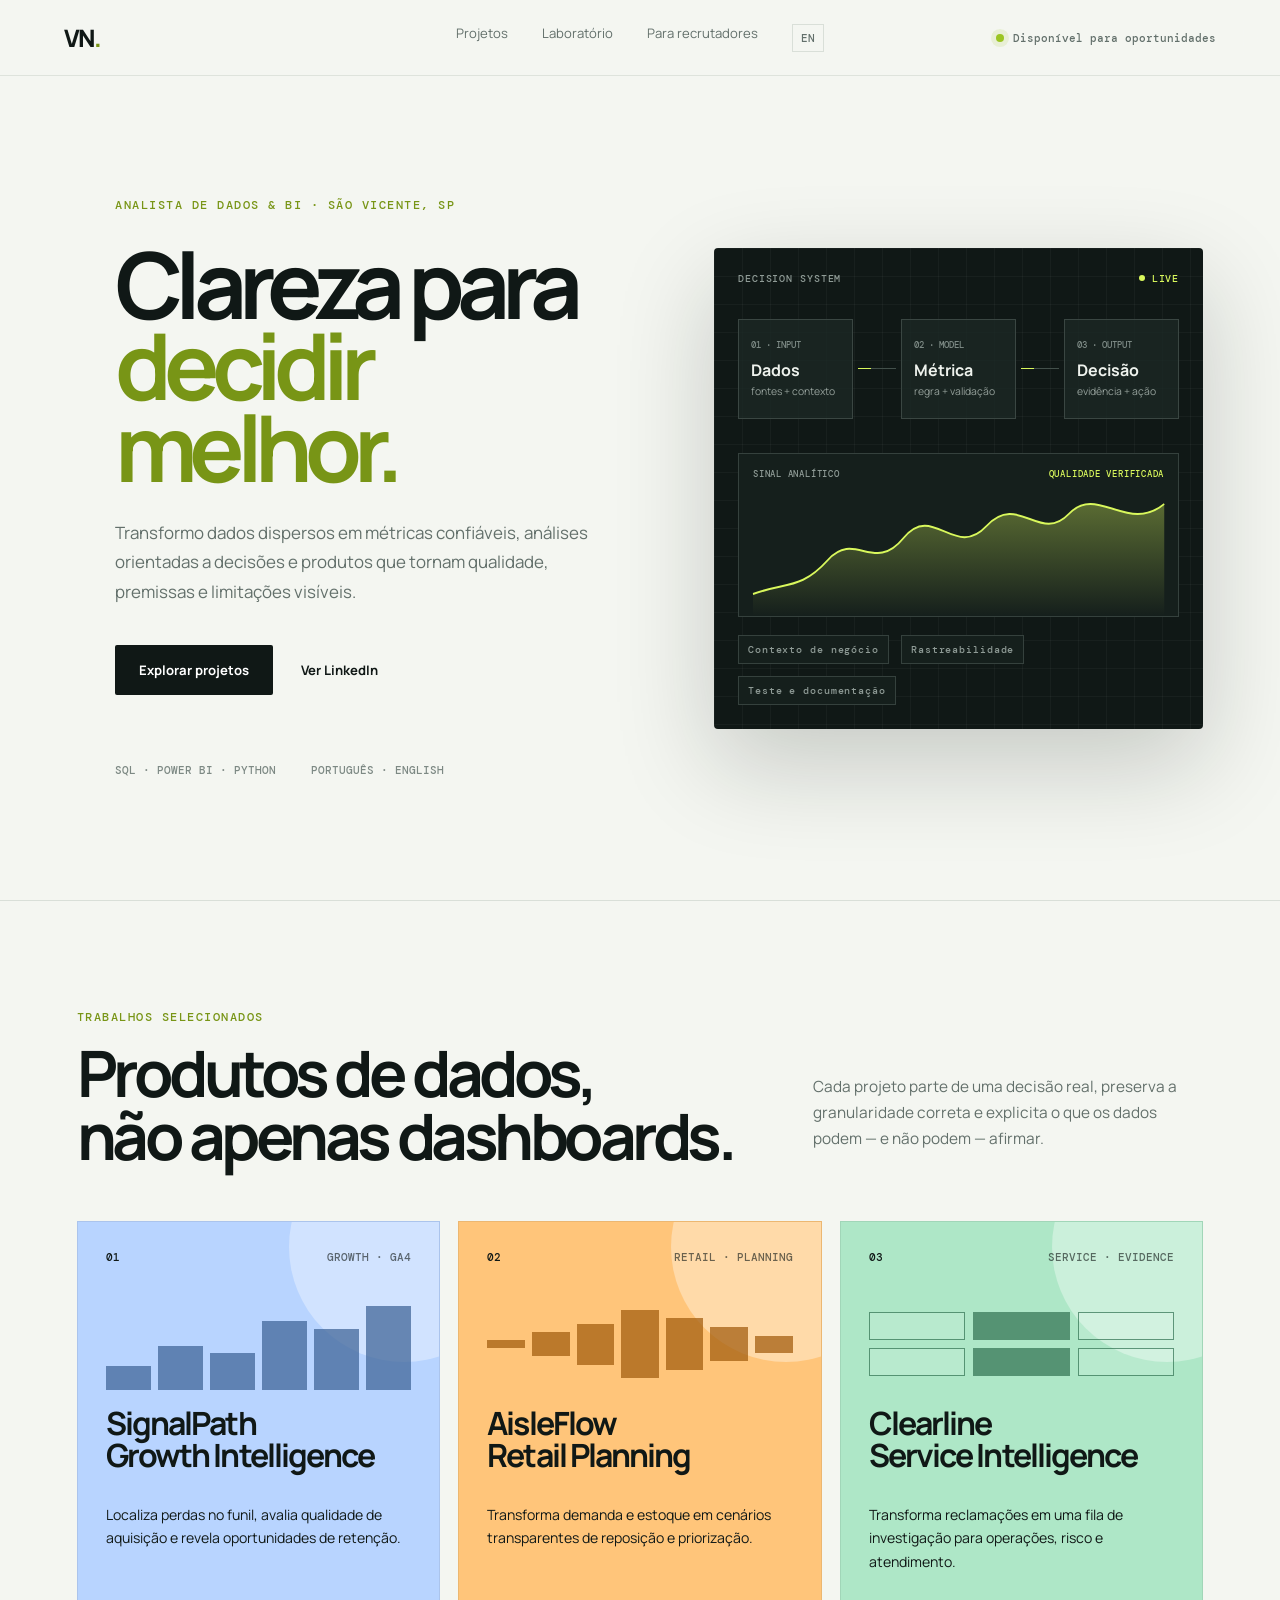
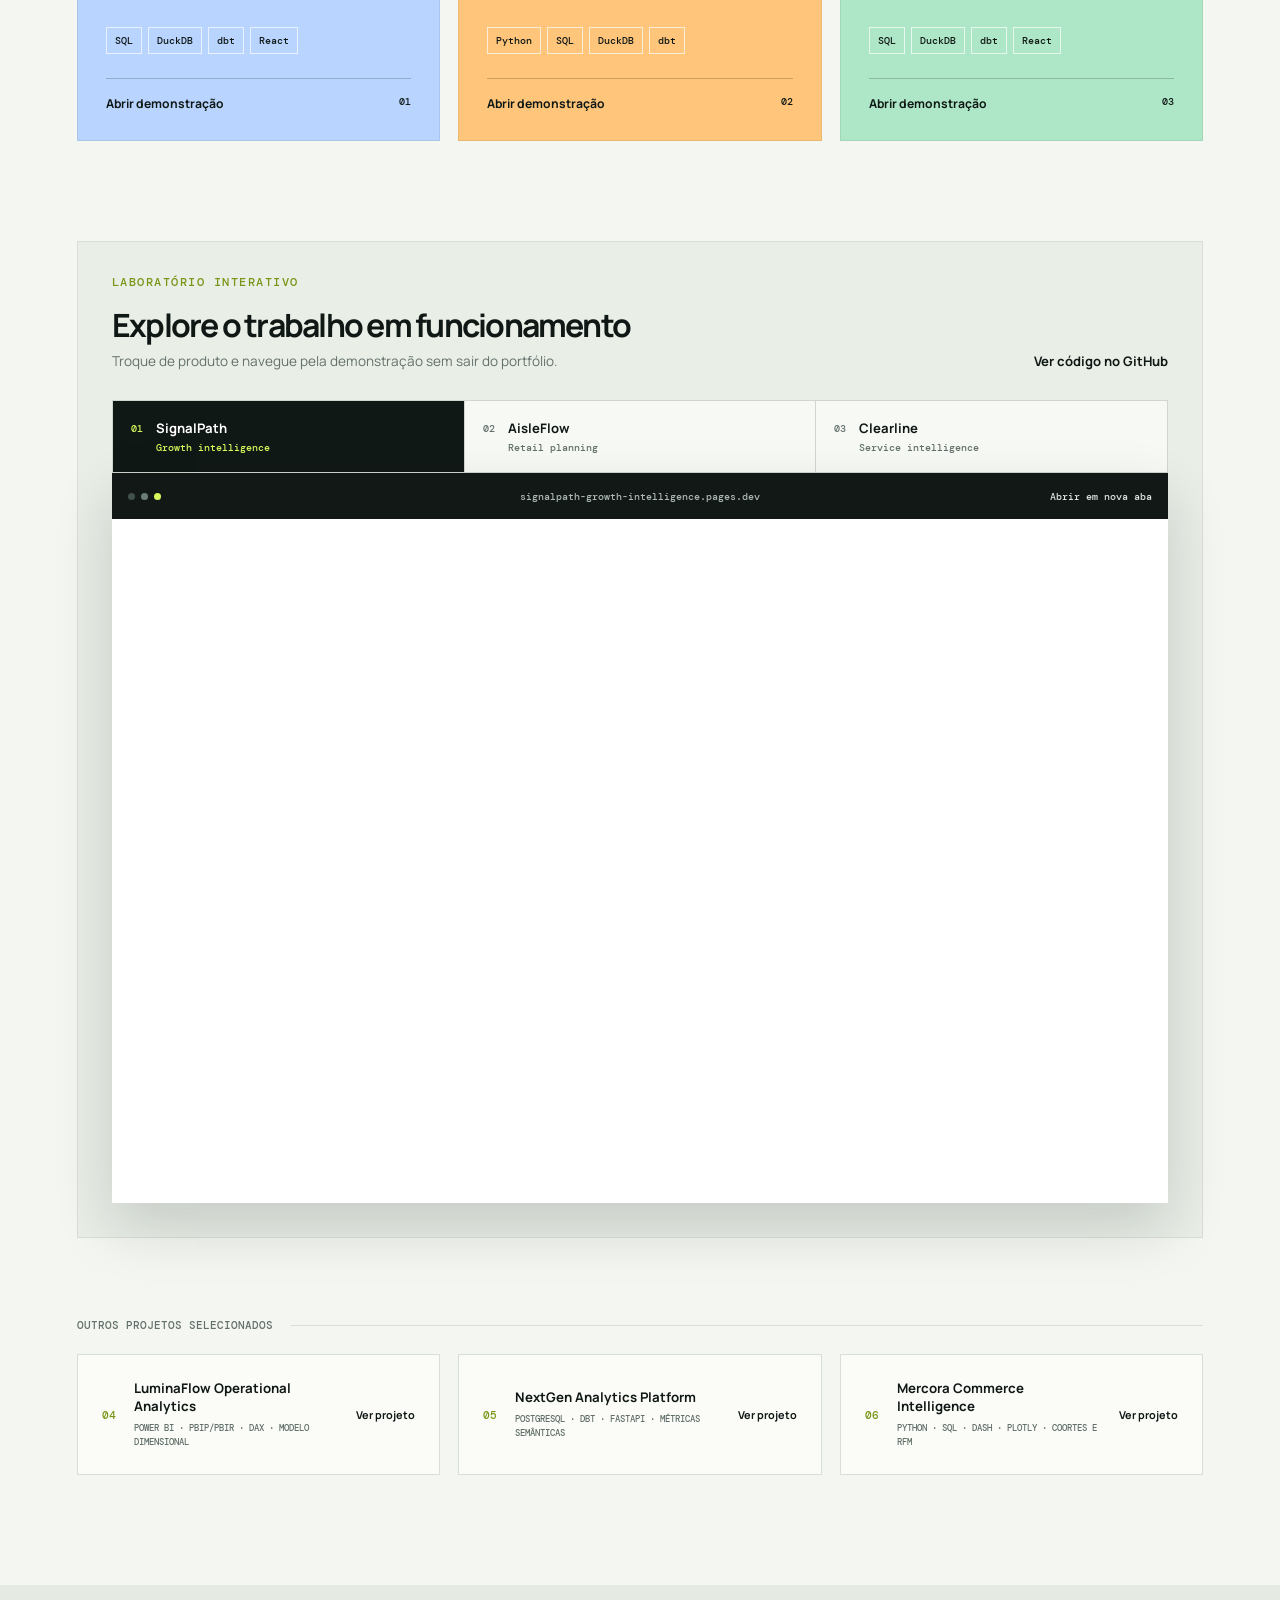
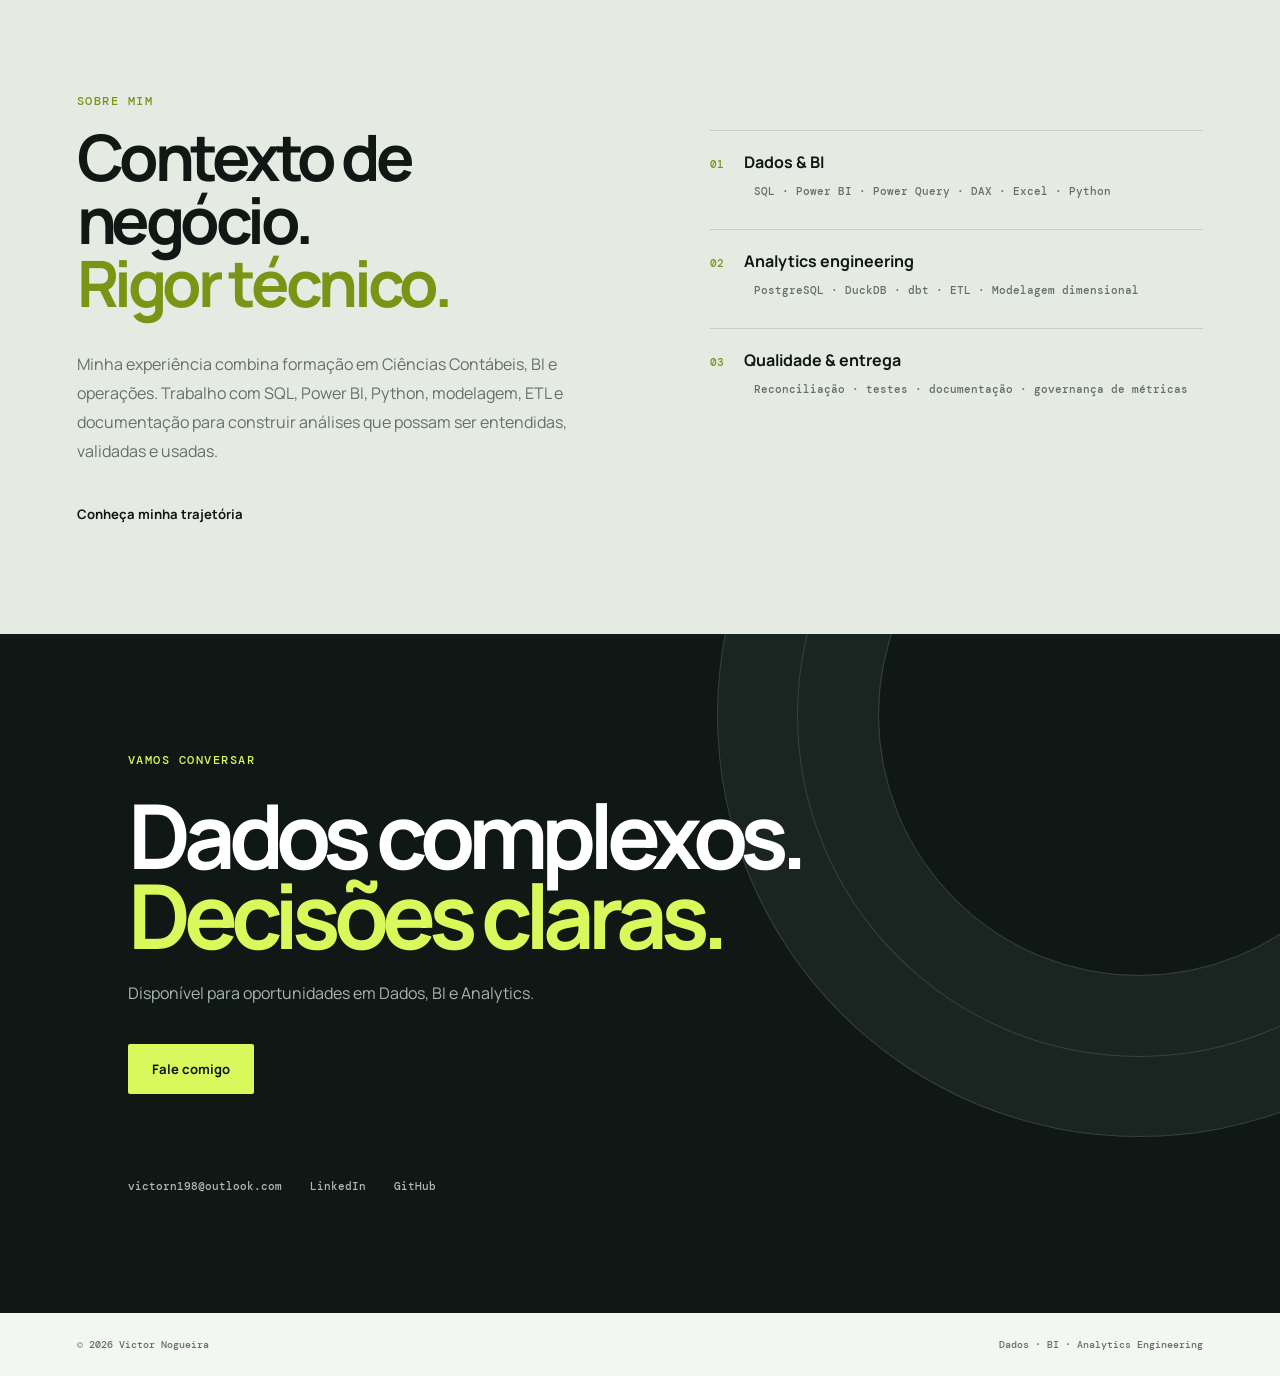
==== index.html @ 6712770f "Add bilingual portfolio and recruiter profiles" ====
<!doctype html>
<html lang="pt-BR">
<head>
  <meta charset="utf-8"><meta name="viewport" content="width=device-width, initial-scale=1">
  <title>Victor Nogueira — Dados, BI e Analytics Engineering</title>
  <meta name="description" content="Portfólio de Victor Nogueira: dados, BI, qualidade de dados e analytics engineering."><meta name="theme-color" content="#101816">
  <link rel="icon" type="image/svg+xml" href="data:image/svg+xml,%3Csvg xmlns='http://www.w3.org/2000/svg' viewBox='0 0 64 64'%3E%3Crect width='64' height='64' rx='14' fill='%23101816'/%3E%3Cpath d='M14 18l11 28h7l-11-28zm29 0L32 46h7l11-28z' fill='%23d9f85c'/%3E%3C/svg%3E"><link rel="stylesheet" href="styles.css">
</head>
<body>
  <header class="topbar"><a class="brand" href="#top" aria-label="Início"><span>VN</span><i>.</i></a><nav aria-label="Navegação principal"><a href="#projetos">Projetos</a><a href="#laboratorio">Laboratório</a><a href="recrutador/">Para recrutadores</a><a class="lang-link" href="en/" lang="en">EN</a></nav><a class="availability" href="#contato"><span></span>Disponível para oportunidades</a></header>
  <main id="top">
    <section class="hero">
      <div class="hero-copy"><div class="eyebrow">ANALISTA DE DADOS & BI · SÃO VICENTE, SP</div><h1>Clareza para<br><em>decidir melhor.</em></h1><p class="intro">Transformo dados dispersos em métricas confiáveis, análises orientadas a decisões e produtos que tornam qualidade, premissas e limitações visíveis.</p><div class="hero-actions"><a class="button primary" href="#projetos">Explorar projetos</a><a class="text-link" href="https://www.linkedin.com/in/victor-nogueira-52260b370/">Ver LinkedIn</a></div><div class="hero-meta"><span>SQL · POWER BI · PYTHON</span><span>PORTUGUÊS · ENGLISH</span></div></div>
      <div class="data-lab" aria-label="Fluxo de trabalho: dados, modelo e decisão"><div class="lab-head"><span>DECISION SYSTEM</span><span class="live-dot">LIVE</span></div><div class="flow-stage"><div class="flow-node"><small>01 · INPUT</small><strong>Dados</strong><span>fontes + contexto</span></div><div class="flow-line"><i></i></div><div class="flow-node"><small>02 · MODEL</small><strong>Métrica</strong><span>regra + validação</span></div><div class="flow-line"><i></i></div><div class="flow-node"><small>03 · OUTPUT</small><strong>Decisão</strong><span>evidência + ação</span></div></div><div class="signal-panel"><div class="signal-label"><span>SINAL ANALÍTICO</span><span>QUALIDADE VERIFICADA</span></div><div class="signal-chart" aria-hidden="true"><svg viewBox="0 0 560 130" preserveAspectRatio="none"><defs><linearGradient id="area" x1="0" y1="0" x2="0" y2="1"><stop offset="0" stop-color="#d9f85c" stop-opacity=".35"/><stop offset="1" stop-color="#d9f85c" stop-opacity="0"/></linearGradient></defs><path class="area" d="M0,108 C45,96 65,104 102,74 S165,88 205,52 S275,74 318,40 S391,58 430,28 S510,48 560,18 L560,130 L0,130Z"/><path class="line-chart" d="M0,108 C45,96 65,104 102,74 S165,88 205,52 S275,74 318,40 S391,58 430,28 S510,48 560,18"/></svg></div></div><div class="lab-foot"><span>Contexto de negócio</span><span>Rastreabilidade</span><span>Teste e documentação</span></div></div>
    </section>
    <section id="projetos" class="section project-section">
      <div class="section-head reveal"><div><div class="eyebrow">TRABALHOS SELECIONADOS</div><h2>Produtos de dados,<br>não apenas dashboards.</h2></div><p>Cada projeto parte de uma decisão real, preserva a granularidade correta e explicita o que os dados podem — e não podem — afirmar.</p></div>
      <div class="projects featured">
        <article class="project-card signal-card reveal"><div class="card-top"><span>01</span><span>GROWTH · GA4</span></div><div class="project-visual signal-visual" aria-hidden="true"><span></span><span></span><span></span><span></span><span></span><span></span></div><h3>SignalPath<br>Growth Intelligence</h3><p>Localiza perdas no funil, avalia qualidade de aquisição e revela oportunidades de retenção.</p><div class="stack"><span>SQL</span><span>DuckDB</span><span>dbt</span><span>React</span></div><a href="https://signalpath-growth-intelligence.pages.dev/" class="card-link">Abrir demonstração <span>01</span></a></article>
        <article class="project-card aisle-card reveal"><div class="card-top"><span>02</span><span>RETAIL · PLANNING</span></div><div class="project-visual aisle-visual" aria-hidden="true"><span></span><span></span><span></span><span></span><span></span><span></span><span></span></div><h3>AisleFlow<br>Retail Planning</h3><p>Transforma demanda e estoque em cenários transparentes de reposição e priorização.</p><div class="stack"><span>Python</span><span>SQL</span><span>DuckDB</span><span>dbt</span></div><a href="https://aisleflow-retail-planning.pages.dev/" class="card-link">Abrir demonstração <span>02</span></a></article>
        <article class="project-card clear-card reveal"><div class="card-top"><span>03</span><span>SERVICE · EVIDENCE</span></div><div class="project-visual clear-visual" aria-hidden="true"><i></i><i></i><i></i><i></i><i></i><i></i></div><h3>Clearline<br>Service Intelligence</h3><p>Transforma reclamações em uma fila de investigação para operações, risco e atendimento.</p><div class="stack"><span>SQL</span><span>DuckDB</span><span>dbt</span><span>React</span></div><a href="https://clearline-service-intelligence.pages.dev/" class="card-link">Abrir demonstração <span>03</span></a></article>
      </div>
      <div id="laboratorio" class="demo-wrap reveal"><div class="demo-head"><div><div class="eyebrow">LABORATÓRIO INTERATIVO</div><h3>Explore o trabalho em funcionamento</h3><p>Troque de produto e navegue pela demonstração sem sair do portfólio.</p></div><a class="text-link" href="https://github.com/victorn198">Ver código no GitHub</a></div><div class="demo-tabs" role="tablist" aria-label="Escolha uma demonstração"><button class="active" role="tab" aria-selected="true" data-dashboard="https://signalpath-growth-intelligence.pages.dev/" data-title="Demonstração do SignalPath Growth Intelligence"><span>01</span><strong>SignalPath</strong><small>Growth intelligence</small></button><button role="tab" aria-selected="false" data-dashboard="https://aisleflow-retail-planning.pages.dev/" data-title="Demonstração do AisleFlow Retail Planning"><span>02</span><strong>AisleFlow</strong><small>Retail planning</small></button><button role="tab" aria-selected="false" data-dashboard="https://clearline-service-intelligence.pages.dev/" data-title="Demonstração do Clearline Service Intelligence"><span>03</span><strong>Clearline</strong><small>Service intelligence</small></button></div><div class="demo-browser"><div class="browser-chrome"><div class="browser-dots"><i></i><i></i><i></i></div><span id="browser-label">signalpath-growth-intelligence.pages.dev</span><a id="open-dashboard" href="https://signalpath-growth-intelligence.pages.dev/" target="_blank" rel="noreferrer">Abrir em nova aba</a></div><div class="frame-loader" aria-hidden="true"><span></span></div><iframe id="dashboard-frame" title="Demonstração do SignalPath Growth Intelligence" src="https://signalpath-growth-intelligence.pages.dev/" loading="lazy"></iframe></div></div>
      <div class="older-head"><span>OUTROS PROJETOS SELECIONADOS</span><span></span></div><div class="projects secondary"><a class="mini-card reveal" href="https://github.com/victorn198/luminaflow-operational-analytics"><span>04</span><span><strong>LuminaFlow Operational Analytics</strong><small>POWER BI · PBIP/PBIR · DAX · MODELO DIMENSIONAL</small></span><b>Ver projeto</b></a><a class="mini-card reveal" href="https://github.com/victorn198/nextgen-analytics-platform"><span>05</span><span><strong>NextGen Analytics Platform</strong><small>POSTGRESQL · DBT · FASTAPI · MÉTRICAS SEMÂNTICAS</small></span><b>Ver projeto</b></a><a class="mini-card reveal" href="https://github.com/victorn198/mercora-commerce-intelligence"><span>06</span><span><strong>Mercora Commerce Intelligence</strong><small>PYTHON · SQL · DASH · PLOTLY · COORTES E RFM</small></span><b>Ver projeto</b></a></div>
    </section>
    <section id="sobre" class="about section"><div class="about-copy reveal"><div class="eyebrow">SOBRE MIM</div><h2>Contexto de negócio.<br><em>Rigor técnico.</em></h2><p>Minha experiência combina formação em Ciências Contábeis, BI e operações. Trabalho com SQL, Power BI, Python, modelagem, ETL e documentação para construir análises que possam ser entendidas, validadas e usadas.</p><a class="text-link" href="https://github.com/victorn198/victorn198/blob/main/README.md">Conheça minha trajetória</a></div><div class="skills reveal"><div><span>01</span><strong>Dados & BI</strong><p>SQL · Power BI · Power Query · DAX · Excel · Python</p></div><div><span>02</span><strong>Analytics engineering</strong><p>PostgreSQL · DuckDB · dbt · ETL · Modelagem dimensional</p></div><div><span>03</span><strong>Qualidade & entrega</strong><p>Reconciliação · testes · documentação · governança de métricas</p></div></div></section>
    <section id="contato" class="contact"><div class="contact-inner reveal"><div class="eyebrow">VAMOS CONVERSAR</div><h2>Dados complexos.<br><em>Decisões claras.</em></h2><p>Disponível para oportunidades em Dados, BI e Analytics.</p><a class="button light" href="mailto:victorn198@outlook.com?subject=Vamos conversar sobre dados">Fale comigo</a><div class="contact-links"><a href="mailto:victorn198@outlook.com">victorn198@outlook.com</a><a href="https://www.linkedin.com/in/victor-nogueira-52260b370/">LinkedIn</a><a href="https://github.com/victorn198">GitHub</a></div></div></section>
  </main>
  <footer><span>© 2026 Victor Nogueira</span><span>Dados · BI · Analytics Engineering</span></footer>
  <script>const frame=document.getElementById('dashboard-frame'),loader=document.querySelector('.frame-loader'),label=document.getElementById('browser-label'),openLink=document.getElementById('open-dashboard');document.querySelectorAll('[data-dashboard]').forEach(button=>button.addEventListener('click',()=>{loader.classList.add('loading');frame.classList.add('switching');frame.src=button.dataset.dashboard;frame.title=button.dataset.title;label.textContent=new URL(button.dataset.dashboard).hostname;openLink.href=button.dataset.dashboard;document.querySelectorAll('[data-dashboard]').forEach(item=>{item.classList.remove('active');item.setAttribute('aria-selected','false')});button.classList.add('active');button.setAttribute('aria-selected','true')}));frame.addEventListener('load',()=>{loader.classList.remove('loading');frame.classList.remove('switching')});const observer=new IntersectionObserver(entries=>entries.forEach(entry=>{if(entry.isIntersecting){entry.target.classList.add('visible');observer.unobserve(entry.target)}}),{threshold:.12});document.querySelectorAll('.reveal').forEach(element=>observer.observe(element));</script>
</body></html>
---- styles.css ----
@import url('https://fonts.googleapis.com/css2?family=DM+Mono:wght@400;500&family=Manrope:wght@400;500;600;700;800&display=swap');
:root{--ink:#101816;--muted:#63706b;--paper:#f4f6f1;--surface:#fbfcf8;--line:#d9dfd8;--lime:#d9f85c;--lime-dark:#789516;--blue:#b8d4ff;--orange:#ffc57a;--green:#aee7c7;--shadow:0 24px 70px rgba(16,24,22,.08)}
*{box-sizing:border-box}html{scroll-behavior:smooth;scroll-padding-top:88px}body{margin:0;background:var(--paper);color:var(--ink);font-family:Manrope,Arial,sans-serif}a{color:inherit;text-decoration:none}button{font:inherit}.topbar{height:76px;display:grid;grid-template-columns:1fr auto 1fr;align-items:center;padding:0 5vw;border-bottom:1px solid rgba(217,223,216,.8);background:rgba(244,246,241,.86);backdrop-filter:blur(18px);position:sticky;top:0;z-index:100}.brand{justify-self:start;font-size:24px;font-weight:800;letter-spacing:-.09em}.brand i{font-style:normal;color:var(--lime-dark)}.topbar nav{display:flex;gap:34px;color:var(--muted);font-size:.82rem}.topbar nav a,.text-link{position:relative}.topbar nav a:after,.text-link:after{content:"";position:absolute;left:0;bottom:-6px;width:100%;height:1px;background:currentColor;transform:scaleX(0);transform-origin:right;transition:transform .25s}.topbar nav a:hover:after,.text-link:hover:after{transform:scaleX(1);transform-origin:left}.availability{justify-self:end;display:flex;align-items:center;gap:9px;font:500 .7rem 'DM Mono',monospace;color:var(--muted)}.availability span{width:8px;height:8px;border-radius:50%;background:#9bc523;box-shadow:0 0 0 5px rgba(155,197,35,.14)}
.hero{min-height:calc(100vh - 76px);display:grid;grid-template-columns:minmax(0,1.02fr) minmax(480px,.98fr);align-items:center;gap:7vw;padding:8vh 6vw 8vh 9vw;overflow:hidden}.hero-copy{max-width:720px}.eyebrow{font:500 .72rem/1.3 'DM Mono',monospace;letter-spacing:.13em;color:var(--lime-dark)}.hero h1{font-size:clamp(4.2rem,7.2vw,7.8rem);line-height:.88;letter-spacing:-.085em;margin:30px 0}.hero h1 em,.about h2 em,.contact h2 em{font-style:normal;color:var(--lime-dark)}.intro{max-width:610px;color:var(--muted);font-size:1.06rem;line-height:1.75}.hero-actions{display:flex;gap:28px;align-items:center;margin-top:38px}.button{display:inline-flex;align-items:center;justify-content:center;min-height:50px;padding:0 24px;border-radius:2px;font-size:.82rem;font-weight:700;transition:transform .2s,background .2s}.button:hover{transform:translateY(-2px)}.button.primary{background:var(--ink);color:white}.button.primary:hover{background:#283633}.button.light{background:var(--lime);color:var(--ink)}.text-link{font-size:.82rem;font-weight:700}.hero-meta{display:flex;gap:35px;margin-top:68px;font:500 .68rem 'DM Mono',monospace;color:#7d8984}
.data-lab{background:var(--ink);color:#eef2ed;border-radius:4px;padding:24px;box-shadow:0 35px 100px rgba(16,24,22,.2);position:relative;isolation:isolate}.data-lab:before{content:"";position:absolute;inset:0;background-image:linear-gradient(rgba(255,255,255,.035) 1px,transparent 1px),linear-gradient(90deg,rgba(255,255,255,.035) 1px,transparent 1px);background-size:28px 28px;z-index:-1}.lab-head,.lab-foot,.signal-label{display:flex;align-items:center;justify-content:space-between;font:500 .62rem 'DM Mono',monospace;letter-spacing:.09em;color:#8f9b96}.live-dot{color:var(--lime);display:flex;gap:7px;align-items:center}.live-dot:before{content:"";width:6px;height:6px;border-radius:50%;background:var(--lime);animation:pulse 2s infinite}.flow-stage{display:grid;grid-template-columns:1fr 38px 1fr 38px 1fr;align-items:center;gap:5px;margin:34px 0}.flow-node{border:1px solid #3a4642;background:rgba(28,40,36,.78);padding:15px 12px;min-height:100px;display:flex;flex-direction:column;justify-content:center;transition:border-color .3s,transform .3s}.flow-node:hover{border-color:var(--lime);transform:translateY(-3px)}.flow-node small{font:500 .55rem 'DM Mono',monospace;color:#7e8b86}.flow-node strong{font-size:1rem;margin:8px 0 3px}.flow-node span{font-size:.65rem;color:#95a09b}.flow-line{height:1px;background:#43504b;position:relative;overflow:hidden}.flow-line i{position:absolute;width:13px;height:1px;background:var(--lime);animation:flow 2.2s linear infinite}.signal-panel{border:1px solid #35413d;background:#151f1c;padding:14px 14px 0}.signal-label{font-size:.54rem}.signal-label span:last-child{color:var(--lime)}.signal-chart{height:130px;margin-top:6px}.signal-chart svg{width:100%;height:100%;overflow:visible}.signal-chart .area{fill:url(#area)}.line-chart{fill:none;stroke:var(--lime);stroke-width:2;stroke-dasharray:620;stroke-dashoffset:620;animation:draw 2.8s ease forwards}.lab-foot{margin-top:18px;gap:12px;justify-content:flex-start;flex-wrap:wrap}.lab-foot span{border:1px solid #35413d;padding:7px 9px;background:#151f1c}
.section{padding:110px 6vw}.project-section{border-top:1px solid var(--line)}.section-head{display:flex;justify-content:space-between;align-items:end;margin-bottom:54px}.section h2,.about h2{font-size:clamp(2.8rem,5vw,5rem);line-height:.98;letter-spacing:-.07em;margin:16px 0 0}.section-head p{max-width:390px;color:var(--muted);font-size:.96rem;line-height:1.7}.projects{display:grid;gap:18px}.featured{grid-template-columns:repeat(3,1fr)}.project-card{min-height:520px;padding:28px;display:flex;flex-direction:column;position:relative;overflow:hidden;border:1px solid rgba(16,24,22,.08);transition:transform .35s,box-shadow .35s}.project-card:before{content:"";position:absolute;width:230px;height:230px;border-radius:50%;right:-80px;top:-90px;background:rgba(255,255,255,.35)}.project-card:hover{transform:translateY(-8px);box-shadow:var(--shadow)}.signal-card{background:var(--blue)}.aisle-card{background:var(--orange)}.clear-card{background:var(--green)}.card-top{display:flex;justify-content:space-between;align-items:center;font:500 .68rem 'DM Mono',monospace;position:relative}.card-top span:last-child{opacity:.62}.project-visual{height:92px;margin:34px 0 18px;display:flex;align-items:end;gap:7px;opacity:.72}.signal-visual span{flex:1;background:#3d6397}.signal-visual span:nth-child(1){height:27%}.signal-visual span:nth-child(2){height:48%}.signal-visual span:nth-child(3){height:41%}.signal-visual span:nth-child(4){height:75%}.signal-visual span:nth-child(5){height:67%}.signal-visual span:nth-child(6){height:92%}.aisle-visual{align-items:center}.aisle-visual span{flex:1;height:8px;background:#a15c0d}.aisle-visual span:nth-child(2){height:24px}.aisle-visual span:nth-child(3){height:41px}.aisle-visual span:nth-child(4){height:68px}.aisle-visual span:nth-child(5){height:52px}.aisle-visual span:nth-child(6){height:34px}.aisle-visual span:nth-child(7){height:17px}.clear-visual{display:grid;grid-template-columns:repeat(3,1fr);gap:8px;align-content:center}.clear-visual i{height:28px;border:1px solid #347354;background:rgba(255,255,255,.18)}.clear-visual i:nth-child(2),.clear-visual i:nth-child(5){background:#347354}.project-card h3{font-size:2rem;line-height:.98;letter-spacing:-.06em;margin:0 0 18px}.project-card p{font-size:.88rem;line-height:1.65;max-width:300px}.stack{display:flex;flex-wrap:wrap;gap:6px;margin-top:auto;padding-top:24px}.stack span{border:1px solid rgba(255,255,255,.7);padding:6px 8px;font:500 .62rem 'DM Mono',monospace}.card-link{font-size:.76rem;font-weight:700;margin-top:24px;display:flex;justify-content:space-between;border-top:1px solid rgba(16,24,22,.22);padding-top:16px}.card-link span{font:500 .62rem 'DM Mono',monospace}
.demo-wrap{margin-top:100px;border:1px solid var(--line);background:#e9eee7;padding:34px}.demo-head{display:flex;align-items:end;justify-content:space-between;margin-bottom:30px}.demo-head h3{font-size:2rem;letter-spacing:-.055em;margin:12px 0 5px}.demo-head p{font-size:.85rem;color:var(--muted);margin:0}.demo-tabs{display:grid;grid-template-columns:repeat(3,1fr);gap:1px;background:#cfd6ce;border:1px solid #cfd6ce}.demo-tabs button{appearance:none;border:0;background:#f7f9f5;color:var(--ink);padding:18px;text-align:left;display:grid;grid-template-columns:auto 1fr;grid-template-rows:auto auto;column-gap:13px;cursor:pointer;transition:background .25s}.demo-tabs button>span{grid-row:1/3;font:500 .62rem 'DM Mono',monospace;color:var(--muted);padding-top:3px}.demo-tabs strong{font-size:.82rem}.demo-tabs small{font:500 .6rem 'DM Mono',monospace;color:var(--muted);margin-top:4px}.demo-tabs button.active{background:var(--ink);color:white}.demo-tabs button.active>span,.demo-tabs button.active small{color:var(--lime)}.demo-browser{position:relative;background:#111816;box-shadow:0 24px 55px rgba(16,24,22,.16)}.browser-chrome{height:46px;display:grid;grid-template-columns:1fr auto 1fr;align-items:center;padding:0 16px;color:#aeb8b3;font:500 .62rem 'DM Mono',monospace}.browser-dots{display:flex;gap:6px}.browser-dots i{width:7px;height:7px;border-radius:50%;background:#40504a}.browser-dots i:nth-child(2){background:#6c7c76}.browser-dots i:nth-child(3){background:var(--lime)}.browser-chrome>span{justify-self:center}.browser-chrome>a{justify-self:end;color:#dce4de}.demo-browser iframe{display:block;width:100%;height:min(76vh,860px);min-height:680px;border:0;background:white;transition:opacity .25s}.demo-browser iframe.switching{opacity:.2}.frame-loader{position:absolute;inset:46px 0 0;display:none;place-items:center;z-index:2;pointer-events:none}.frame-loader.loading{display:grid}.frame-loader span{width:40px;height:40px;border:2px solid rgba(217,248,92,.25);border-top-color:var(--lime);border-radius:50%;animation:spin .8s linear infinite}.older-head{display:flex;align-items:center;gap:18px;margin:80px 0 22px;font:500 .68rem 'DM Mono',monospace;color:var(--muted)}.older-head span:last-child{height:1px;background:var(--line);flex:1}.secondary{grid-template-columns:repeat(3,1fr)}.mini-card{display:grid;grid-template-columns:auto 1fr auto;align-items:center;gap:18px;border:1px solid var(--line);padding:24px;background:var(--surface);transition:border-color .25s,transform .25s}.mini-card:hover{border-color:#a7bd54;transform:translateY(-3px)}.mini-card>span:first-child{font:500 .7rem 'DM Mono',monospace;color:var(--lime-dark)}.mini-card strong{display:block;font-size:.83rem}.mini-card small{display:block;color:var(--muted);font:500 .58rem/1.5 'DM Mono',monospace;margin-top:7px}.mini-card b{font-size:.68rem}
.about{display:grid;grid-template-columns:1fr 1fr;gap:11vw;background:#e5ebe3}.about-copy p{max-width:520px;color:var(--muted);line-height:1.8;font-size:1rem;margin:36px 0}.skills{display:flex;flex-direction:column;gap:28px;padding-top:35px}.skills div{border-top:1px solid #c4cec2;padding-top:20px}.skills span{font:500 .68rem 'DM Mono',monospace;color:var(--lime-dark);margin-right:20px}.skills strong{font-size:1rem}.skills p{margin:10px 0 0 44px;color:var(--muted);font:500 .7rem/1.6 'DM Mono',monospace}.contact{padding:120px 10vw;background:var(--ink);color:white;position:relative;overflow:hidden}.contact:after{content:"";position:absolute;width:520px;height:520px;right:-120px;top:-180px;border:1px solid #35423e;border-radius:50%;box-shadow:0 0 0 80px #1a2522,0 0 0 81px #35423e,0 0 0 160px #1a2522,0 0 0 161px #35423e}.contact-inner{position:relative;z-index:2}.contact h2{font-size:clamp(3.3rem,7vw,7rem);line-height:.9;letter-spacing:-.08em;margin:26px 0}.contact h2 em{color:var(--lime)}.contact .eyebrow{color:var(--lime)}.contact p{color:#a8b4af;font-size:1rem}.contact .button{margin-top:24px}.contact-links{display:flex;gap:28px;margin-top:85px;color:#aeb9b2;font:500 .68rem 'DM Mono',monospace}.contact-links a:hover{color:var(--lime)}footer{display:flex;justify-content:space-between;padding:25px 6vw;color:var(--muted);font:500 .62rem 'DM Mono',monospace}.reveal{opacity:0;transform:translateY(26px);transition:opacity .7s,transform .7s}.reveal.visible{opacity:1;transform:none}
@keyframes pulse{50%{box-shadow:0 0 0 7px rgba(217,248,92,0)}}@keyframes flow{from{left:-14px}to{left:100%}}@keyframes draw{to{stroke-dashoffset:0}}@keyframes spin{to{transform:rotate(360deg)}}
@media(max-width:1050px){.hero{grid-template-columns:1fr;padding:100px 8vw}.hero-copy,.data-lab{max-width:780px}.featured{grid-template-columns:1fr 1fr}.project-card:last-child{grid-column:1/-1}.secondary{grid-template-columns:1fr}}
@media(max-width:760px){.topbar{grid-template-columns:1fr auto;padding:0 6vw}.topbar nav{display:none}.availability{font-size:0}.availability:after{content:"Disponível";font-size:.65rem}.hero{padding:72px 6vw;min-height:auto}.hero h1{font-size:clamp(3.4rem,16vw,5.4rem)}.intro{font-size:1rem}.hero-actions{align-items:flex-start;flex-direction:column}.hero-meta{display:grid;gap:12px;margin-top:48px}.data-lab{padding:18px}.flow-stage{grid-template-columns:1fr;gap:7px}.flow-line{width:1px;height:20px;margin:auto}.flow-line i{width:1px;height:8px;animation:none}.flow-node{min-height:80px}.section{padding:80px 6vw}.section-head,.demo-head{display:block}.section-head p{margin-top:25px}.featured,.secondary,.about{grid-template-columns:1fr}.project-card:last-child{grid-column:auto}.project-card{min-height:480px}.demo-wrap{margin-top:70px;padding:16px}.demo-head .text-link{display:inline-block;margin-top:20px}.demo-tabs{grid-template-columns:1fr}.browser-chrome{grid-template-columns:auto 1fr}.browser-chrome>span{display:none}.demo-browser iframe{height:70vh;min-height:560px}.mini-card{grid-template-columns:auto 1fr}.mini-card b{display:none}.about{gap:45px}.contact{padding:90px 6vw}.contact:after{opacity:.45}.contact-links{margin-top:60px;display:flex;flex-direction:column;gap:16px}footer{padding:24px 6vw;display:block}footer span{display:block;margin-top:8px}}
@media(prefers-reduced-motion:reduce){html{scroll-behavior:auto}*,*:before,*:after{animation-duration:.01ms!important;animation-iteration-count:1!important;transition-duration:.01ms!important}.reveal{opacity:1;transform:none}}
.lang-link{font:500 .68rem 'DM Mono',monospace;border:1px solid var(--line);padding:6px 8px}.lang-link:after{display:none}.recruiter-topbar{position:relative}.recruiter-main{max-width:1240px;margin:auto;padding:80px 6vw 110px}.recruiter-hero{display:grid;grid-template-columns:1.2fr .8fr;gap:8vw;align-items:end;padding-bottom:72px;border-bottom:1px solid var(--line)}.recruiter-hero h1{font-size:clamp(4rem,8vw,7.5rem);line-height:.88;letter-spacing:-.085em;margin:22px 0 30px}.recruiter-hero h1 em{font-style:normal;color:var(--lime-dark)}.recruiter-lead{font-size:1.08rem;line-height:1.75;color:var(--muted);max-width:680px}.quick-card{background:var(--ink);color:white;padding:28px;box-shadow:var(--shadow)}.quick-card h2{font-size:1.1rem;margin:0 0 24px}.quick-list{display:grid}.quick-list div{display:grid;grid-template-columns:88px 1fr;gap:12px;padding:14px 0;border-top:1px solid #35413d}.quick-list span{font:500 .62rem 'DM Mono',monospace;color:var(--lime)}.quick-list strong{font-size:.82rem;font-weight:600}.recruiter-actions{display:flex;gap:12px;flex-wrap:wrap;margin-top:28px}.recruiter-actions a{padding:12px 14px;border:1px solid #44514d;font-size:.72rem;font-weight:700}.recruiter-actions a:first-child{background:var(--lime);color:var(--ink);border-color:var(--lime)}.recruiter-grid{display:grid;grid-template-columns:.72fr 1.28fr;gap:8vw;padding:85px 0}.recruiter-grid h2,.proof-section h2{font-size:clamp(2.4rem,4vw,4rem);line-height:1;letter-spacing:-.065em;margin:14px 0 28px}.experience-copy{font-size:1rem;line-height:1.8;color:var(--muted)}.experience-points{display:grid;grid-template-columns:1fr 1fr;gap:1px;background:var(--line);border:1px solid var(--line)}.experience-points div{background:var(--surface);padding:24px}.experience-points span{font:500 .62rem 'DM Mono',monospace;color:var(--lime-dark)}.experience-points strong{display:block;font-size:.92rem;margin:14px 0 8px}.experience-points p{font-size:.82rem;line-height:1.65;color:var(--muted);margin:0}.proof-section{padding-top:80px;border-top:1px solid var(--line)}.proof-cards{display:grid;grid-template-columns:repeat(3,1fr);gap:16px}.proof-card{padding:26px;border:1px solid var(--line);background:var(--surface);display:flex;flex-direction:column;min-height:290px}.proof-card>span{font:500 .62rem 'DM Mono',monospace;color:var(--lime-dark)}.proof-card h3{font-size:1.25rem;margin:42px 0 14px}.proof-card p{font-size:.82rem;line-height:1.65;color:var(--muted)}.proof-card a{margin-top:auto;font-size:.72rem;font-weight:700}.recruiter-contact{margin-top:90px;background:var(--ink);color:white;padding:50px;display:flex;justify-content:space-between;align-items:center;gap:40px}.recruiter-contact h2{font-size:clamp(2rem,4vw,4rem);letter-spacing:-.06em;margin:10px 0}.recruiter-contact-links{display:flex;gap:12px;flex-wrap:wrap}.recruiter-contact-links a{background:var(--lime);color:var(--ink);padding:14px 18px;font-size:.75rem;font-weight:700}@media(max-width:760px){.recruiter-main{padding:55px 6vw 80px}.recruiter-hero,.recruiter-grid{grid-template-columns:1fr;gap:42px}.recruiter-hero h1{font-size:clamp(3.5rem,16vw,5.5rem)}.experience-points,.proof-cards{grid-template-columns:1fr}.recruiter-contact{padding:32px;display:block}.recruiter-contact-links{margin-top:28px}}
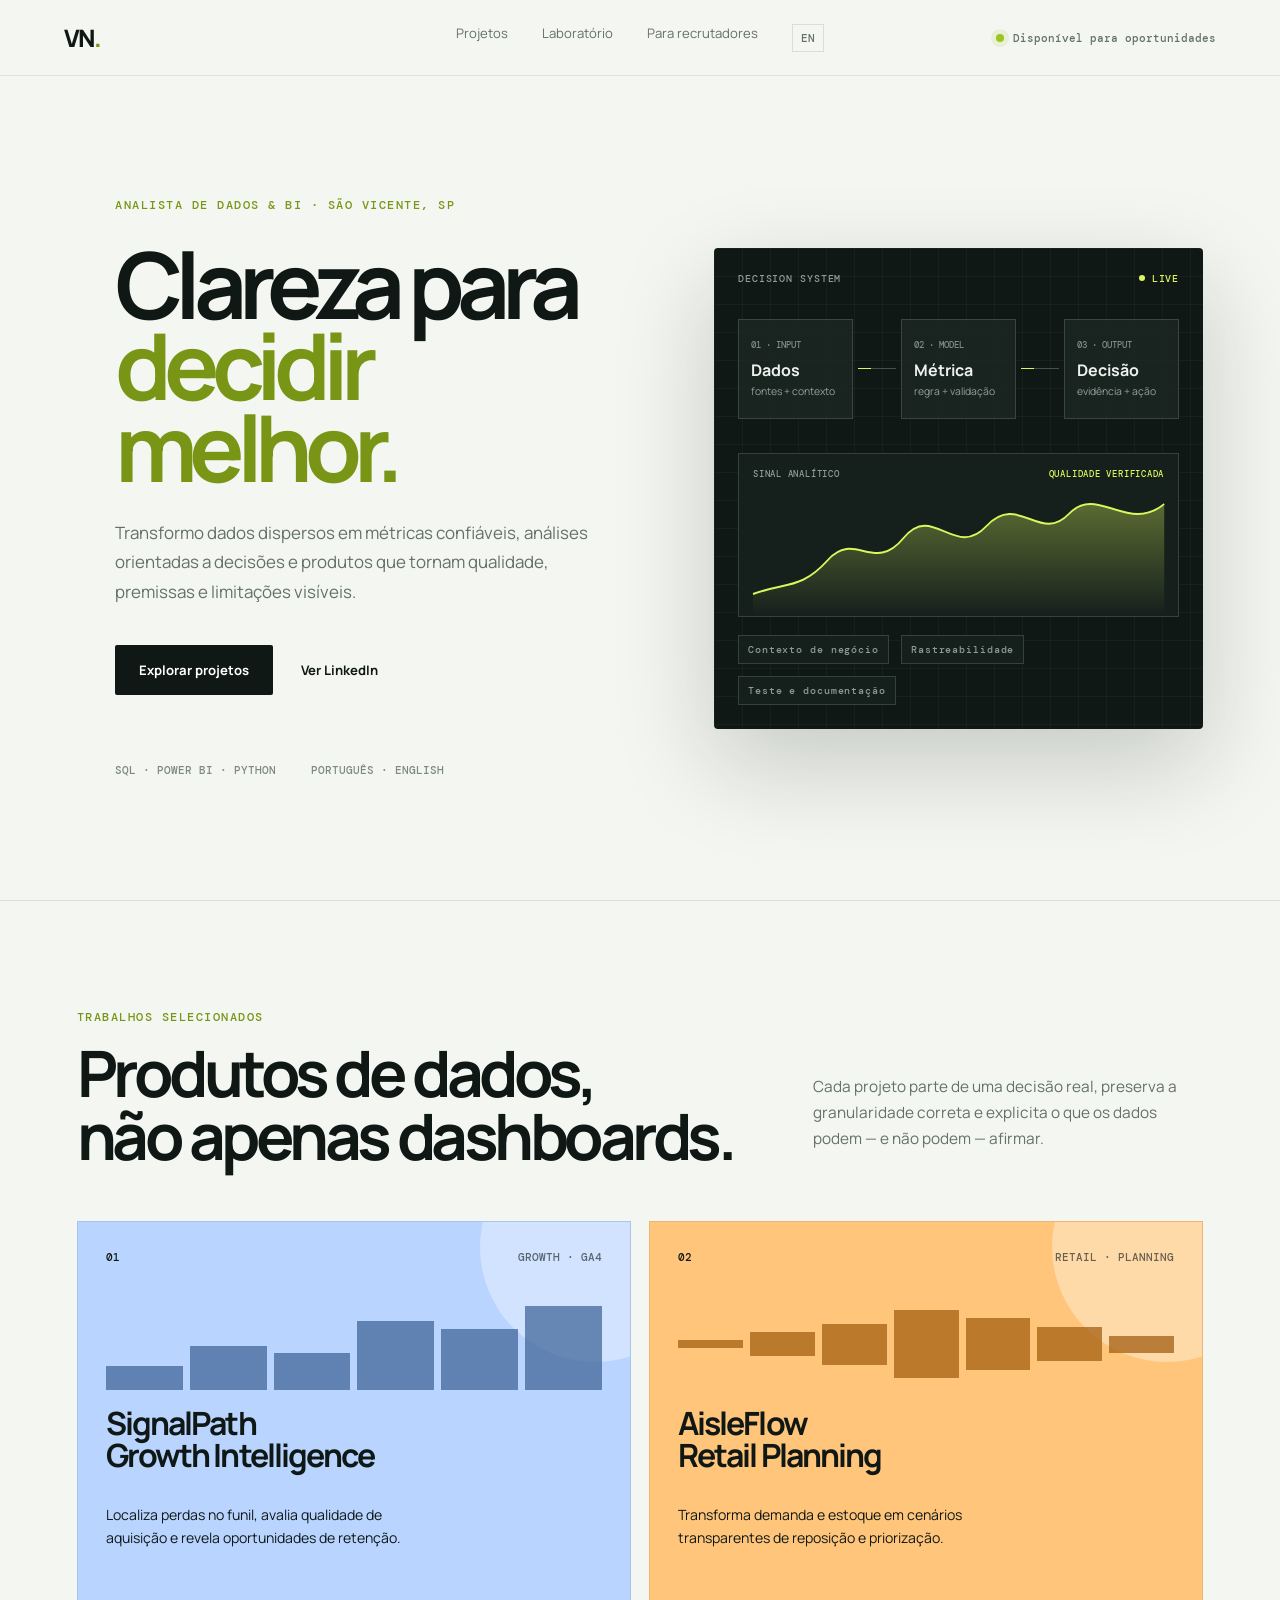
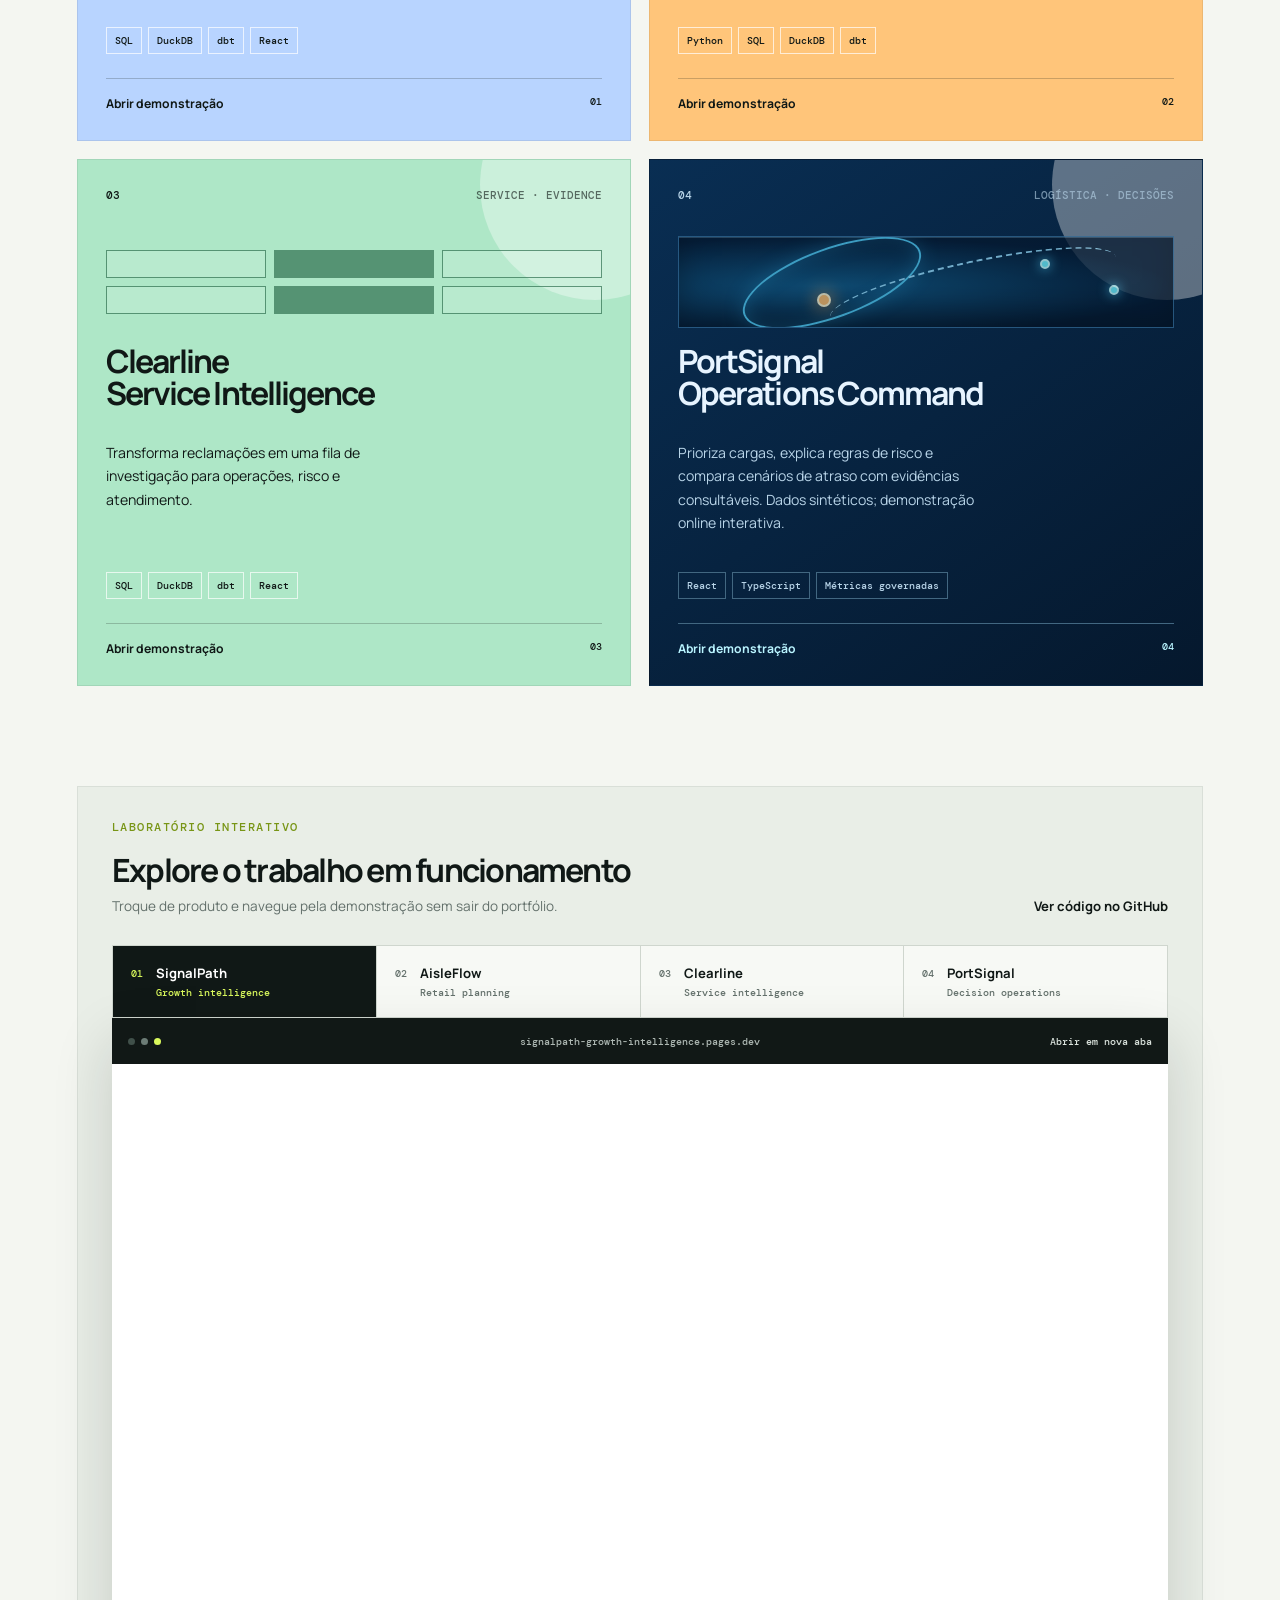
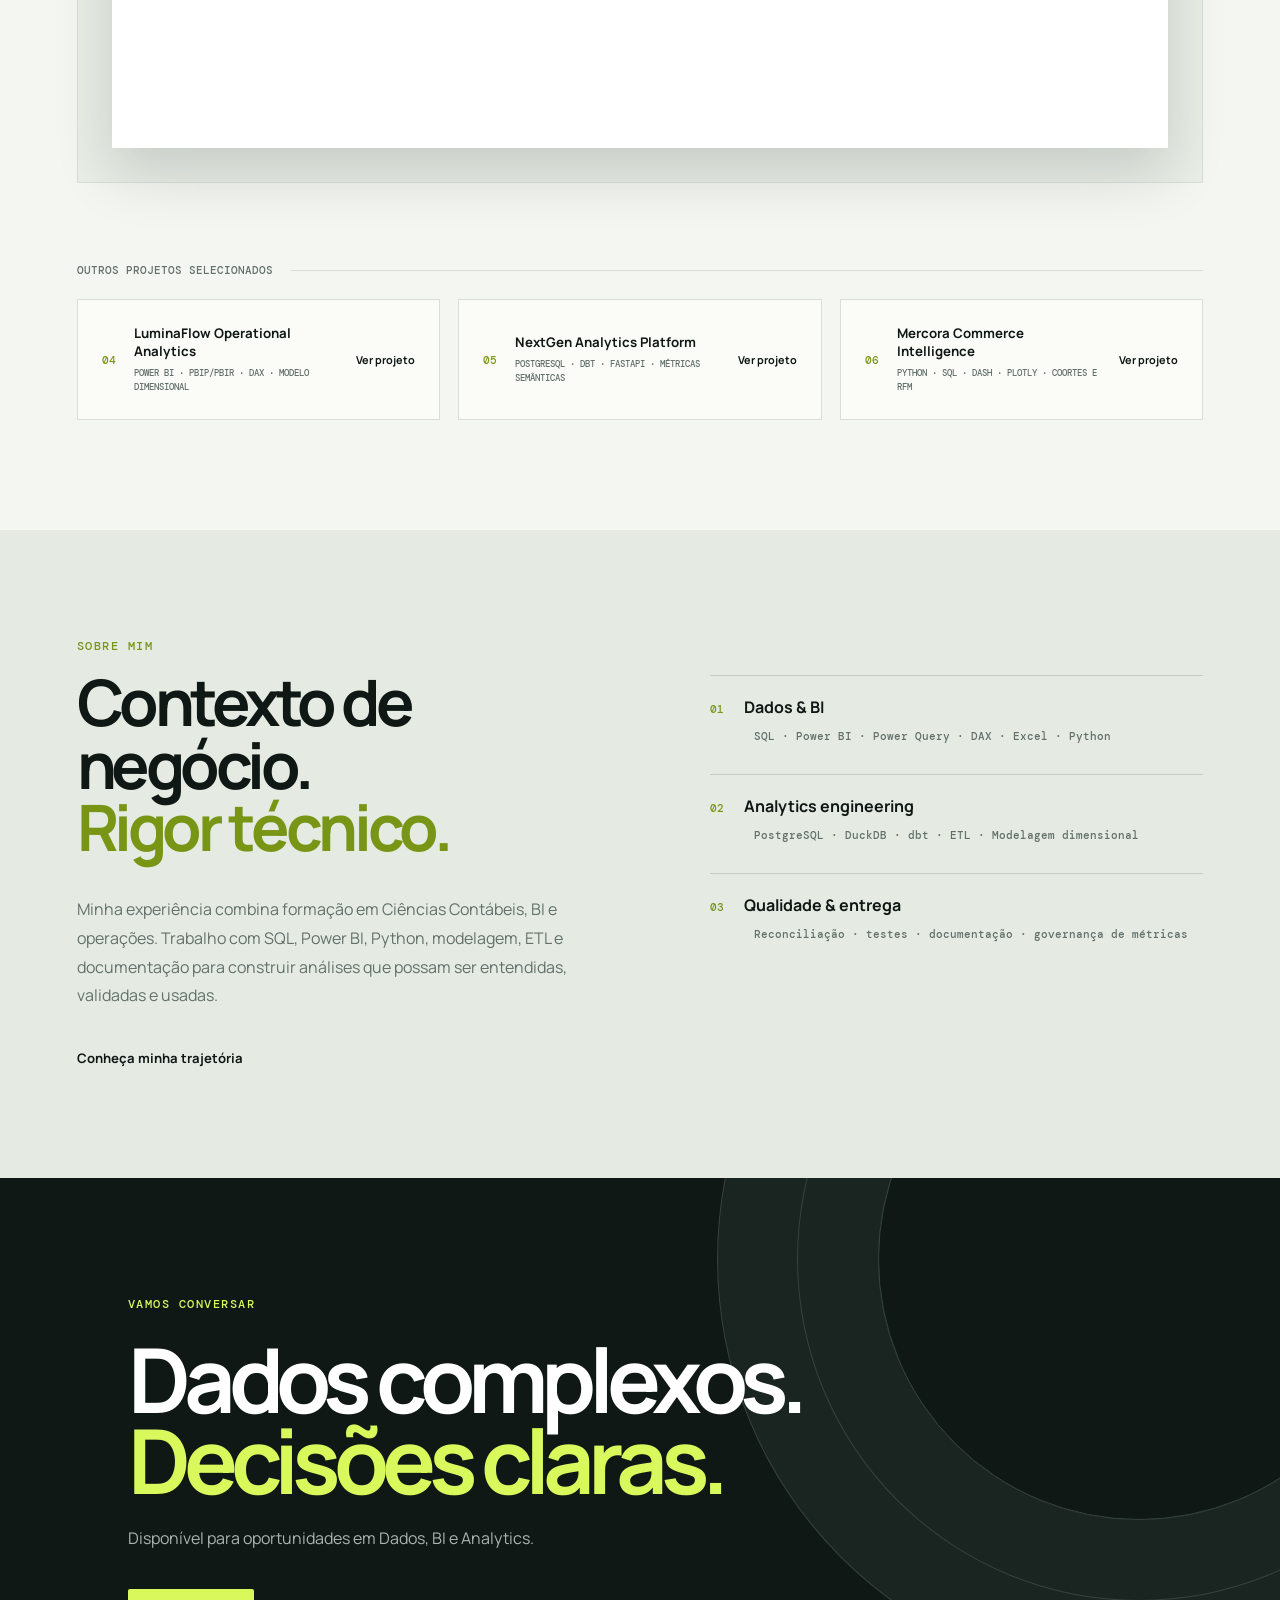
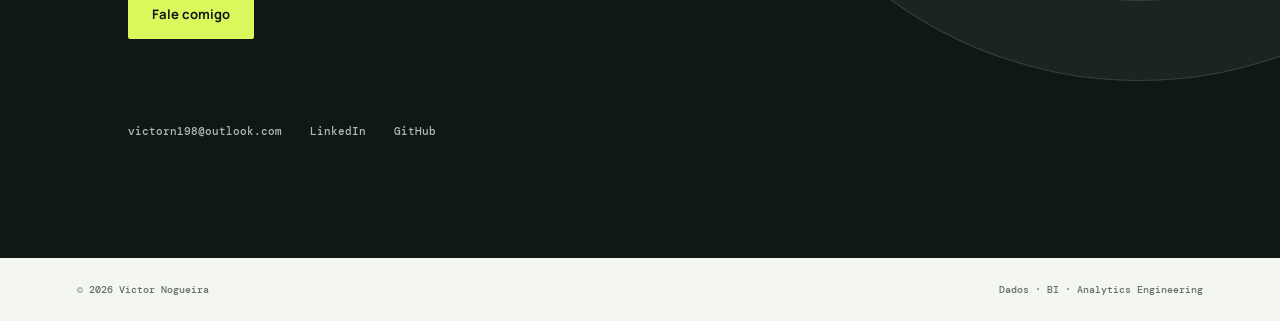
==== commit 1580b73a: "Add PortSignal online demo to bilingual portfolio" ====
--- a/index.html
+++ b/index.html
@@ -4,6 +4,9 @@
   <meta charset="utf-8"><meta name="viewport" content="width=device-width, initial-scale=1">
   <title>Victor Nogueira — Dados, BI e Analytics Engineering</title>
   <meta name="description" content="Portfólio de Victor Nogueira: dados, BI, qualidade de dados e analytics engineering."><meta name="theme-color" content="#101816">
+  <link rel="canonical" href="https://victorn198.github.io/victorn198/">
+  <meta property="og:type" content="website"><meta property="og:locale" content="pt_BR"><meta property="og:site_name" content="Victor Nogueira — Portfólio"><meta property="og:title" content="Victor Nogueira — Dados, BI e Analytics Engineering"><meta property="og:description" content="Projetos de dados orientados a decisões, com SQL, Power BI, Python, qualidade e engenharia analítica."><meta property="og:url" content="https://victorn198.github.io/victorn198/"><meta property="og:image" content="https://victorn198.github.io/victorn198/og.png"><meta property="og:image:secure_url" content="https://victorn198.github.io/victorn198/og.png"><meta property="og:image:type" content="image/png"><meta property="og:image:width" content="1740"><meta property="og:image:height" content="907"><meta property="og:image:alt" content="Victor Nogueira — Data, BI e Analytics Engineering">
+  <meta name="twitter:card" content="summary_large_image"><meta name="twitter:title" content="Victor Nogueira — Dados, BI e Analytics Engineering"><meta name="twitter:description" content="Projetos de dados orientados a decisões, com SQL, Power BI, Python, qualidade e engenharia analítica."><meta name="twitter:image" content="https://victorn198.github.io/victorn198/og.png">
   <link rel="icon" type="image/svg+xml" href="data:image/svg+xml,%3Csvg xmlns='http://www.w3.org/2000/svg' viewBox='0 0 64 64'%3E%3Crect width='64' height='64' rx='14' fill='%23101816'/%3E%3Cpath d='M14 18l11 28h7l-11-28zm29 0L32 46h7l11-28z' fill='%23d9f85c'/%3E%3C/svg%3E"><link rel="stylesheet" href="styles.css">
 </head>
 <body>
@@ -19,13 +22,14 @@
         <article class="project-card signal-card reveal"><div class="card-top"><span>01</span><span>GROWTH · GA4</span></div><div class="project-visual signal-visual" aria-hidden="true"><span></span><span></span><span></span><span></span><span></span><span></span></div><h3>SignalPath<br>Growth Intelligence</h3><p>Localiza perdas no funil, avalia qualidade de aquisição e revela oportunidades de retenção.</p><div class="stack"><span>SQL</span><span>DuckDB</span><span>dbt</span><span>React</span></div><a href="https://signalpath-growth-intelligence.pages.dev/" class="card-link">Abrir demonstração <span>01</span></a></article>
         <article class="project-card aisle-card reveal"><div class="card-top"><span>02</span><span>RETAIL · PLANNING</span></div><div class="project-visual aisle-visual" aria-hidden="true"><span></span><span></span><span></span><span></span><span></span><span></span><span></span></div><h3>AisleFlow<br>Retail Planning</h3><p>Transforma demanda e estoque em cenários transparentes de reposição e priorização.</p><div class="stack"><span>Python</span><span>SQL</span><span>DuckDB</span><span>dbt</span></div><a href="https://aisleflow-retail-planning.pages.dev/" class="card-link">Abrir demonstração <span>02</span></a></article>
         <article class="project-card clear-card reveal"><div class="card-top"><span>03</span><span>SERVICE · EVIDENCE</span></div><div class="project-visual clear-visual" aria-hidden="true"><i></i><i></i><i></i><i></i><i></i><i></i></div><h3>Clearline<br>Service Intelligence</h3><p>Transforma reclamações em uma fila de investigação para operações, risco e atendimento.</p><div class="stack"><span>SQL</span><span>DuckDB</span><span>dbt</span><span>React</span></div><a href="https://clearline-service-intelligence.pages.dev/" class="card-link">Abrir demonstração <span>03</span></a></article>
+<article class="project-card portsignal-card reveal"><div class="card-top"><span>04</span><span>LOGÍSTICA · DECISÕES</span></div><div class="project-visual portsignal-visual" aria-hidden="true"><span class="port-orbit"></span><span class="port-route"></span><i></i><i></i><i></i></div><h3>PortSignal<br>Operations Command</h3><p>Prioriza cargas, explica regras de risco e compara cenários de atraso com evidências consultáveis. Dados sintéticos; demonstração online interativa.</p><div class="stack"><span>React</span><span>TypeScript</span><span>Métricas governadas</span></div><a href="https://portsignal-decision-operations.amateei1957.chatgpt.site/" class="card-link">Abrir demonstração <span>04</span></a></article>
       </div>
-      <div id="laboratorio" class="demo-wrap reveal"><div class="demo-head"><div><div class="eyebrow">LABORATÓRIO INTERATIVO</div><h3>Explore o trabalho em funcionamento</h3><p>Troque de produto e navegue pela demonstração sem sair do portfólio.</p></div><a class="text-link" href="https://github.com/victorn198">Ver código no GitHub</a></div><div class="demo-tabs" role="tablist" aria-label="Escolha uma demonstração"><button class="active" role="tab" aria-selected="true" data-dashboard="https://signalpath-growth-intelligence.pages.dev/" data-title="Demonstração do SignalPath Growth Intelligence"><span>01</span><strong>SignalPath</strong><small>Growth intelligence</small></button><button role="tab" aria-selected="false" data-dashboard="https://aisleflow-retail-planning.pages.dev/" data-title="Demonstração do AisleFlow Retail Planning"><span>02</span><strong>AisleFlow</strong><small>Retail planning</small></button><button role="tab" aria-selected="false" data-dashboard="https://clearline-service-intelligence.pages.dev/" data-title="Demonstração do Clearline Service Intelligence"><span>03</span><strong>Clearline</strong><small>Service intelligence</small></button></div><div class="demo-browser"><div class="browser-chrome"><div class="browser-dots"><i></i><i></i><i></i></div><span id="browser-label">signalpath-growth-intelligence.pages.dev</span><a id="open-dashboard" href="https://signalpath-growth-intelligence.pages.dev/" target="_blank" rel="noreferrer">Abrir em nova aba</a></div><div class="frame-loader" aria-hidden="true"><span></span></div><iframe id="dashboard-frame" title="Demonstração do SignalPath Growth Intelligence" src="https://signalpath-growth-intelligence.pages.dev/" loading="lazy"></iframe></div></div>
+      <div id="laboratorio" class="demo-wrap reveal"><div class="demo-head"><div><div class="eyebrow">LABORATÓRIO INTERATIVO</div><h3>Explore o trabalho em funcionamento</h3><p>Troque de produto e navegue pela demonstração sem sair do portfólio.</p></div><a class="text-link" href="https://github.com/victorn198">Ver código no GitHub</a></div><div class="demo-tabs" role="tablist" aria-label="Escolha uma demonstração"><button id="demo-tab-signalpath" data-product="signalpath" aria-controls="demo-panel" tabindex="0" class="active" role="tab" aria-selected="true" data-dashboard="https://signalpath-growth-intelligence.pages.dev/" data-title="Demonstração do SignalPath Growth Intelligence"><span>01</span><strong>SignalPath</strong><small>Growth intelligence</small></button><button id="demo-tab-aisleflow" data-product="aisleflow" aria-controls="demo-panel" tabindex="-1" role="tab" aria-selected="false" data-dashboard="https://aisleflow-retail-planning.pages.dev/" data-title="Demonstração do AisleFlow Retail Planning"><span>02</span><strong>AisleFlow</strong><small>Retail planning</small></button><button id="demo-tab-clearline" data-product="clearline" aria-controls="demo-panel" tabindex="-1" role="tab" aria-selected="false" data-dashboard="https://clearline-service-intelligence.pages.dev/" data-title="Demonstração do Clearline Service Intelligence"><span>03</span><strong>Clearline</strong><small>Service intelligence</small></button><button id="demo-tab-portsignal" data-product="portsignal" aria-controls="demo-panel" tabindex="-1" role="tab" aria-selected="false" data-dashboard="https://portsignal-decision-operations.amateei1957.chatgpt.site/" data-title="Demonstração interativa de logística PortSignal"><span>04</span><strong>PortSignal</strong><small>Decision operations</small></button></div><div class="demo-browser" id="demo-panel" role="tabpanel" aria-labelledby="demo-tab-signalpath"><div class="browser-chrome"><div class="browser-dots"><i></i><i></i><i></i></div><span id="browser-label">signalpath-growth-intelligence.pages.dev</span><a id="open-dashboard" href="https://signalpath-growth-intelligence.pages.dev/" target="_blank" rel="noreferrer">Abrir em nova aba</a></div><div class="frame-loader" aria-hidden="true"><span></span></div><iframe id="dashboard-frame" referrerpolicy="strict-origin-when-cross-origin" title="Demonstração do SignalPath Growth Intelligence" src="https://signalpath-growth-intelligence.pages.dev/" loading="lazy"></iframe></div></div>
       <div class="older-head"><span>OUTROS PROJETOS SELECIONADOS</span><span></span></div><div class="projects secondary"><a class="mini-card reveal" href="https://github.com/victorn198/luminaflow-operational-analytics"><span>04</span><span><strong>LuminaFlow Operational Analytics</strong><small>POWER BI · PBIP/PBIR · DAX · MODELO DIMENSIONAL</small></span><b>Ver projeto</b></a><a class="mini-card reveal" href="https://github.com/victorn198/nextgen-analytics-platform"><span>05</span><span><strong>NextGen Analytics Platform</strong><small>POSTGRESQL · DBT · FASTAPI · MÉTRICAS SEMÂNTICAS</small></span><b>Ver projeto</b></a><a class="mini-card reveal" href="https://github.com/victorn198/mercora-commerce-intelligence"><span>06</span><span><strong>Mercora Commerce Intelligence</strong><small>PYTHON · SQL · DASH · PLOTLY · COORTES E RFM</small></span><b>Ver projeto</b></a></div>
     </section>
     <section id="sobre" class="about section"><div class="about-copy reveal"><div class="eyebrow">SOBRE MIM</div><h2>Contexto de negócio.<br><em>Rigor técnico.</em></h2><p>Minha experiência combina formação em Ciências Contábeis, BI e operações. Trabalho com SQL, Power BI, Python, modelagem, ETL e documentação para construir análises que possam ser entendidas, validadas e usadas.</p><a class="text-link" href="https://github.com/victorn198/victorn198/blob/main/README.md">Conheça minha trajetória</a></div><div class="skills reveal"><div><span>01</span><strong>Dados & BI</strong><p>SQL · Power BI · Power Query · DAX · Excel · Python</p></div><div><span>02</span><strong>Analytics engineering</strong><p>PostgreSQL · DuckDB · dbt · ETL · Modelagem dimensional</p></div><div><span>03</span><strong>Qualidade & entrega</strong><p>Reconciliação · testes · documentação · governança de métricas</p></div></div></section>
     <section id="contato" class="contact"><div class="contact-inner reveal"><div class="eyebrow">VAMOS CONVERSAR</div><h2>Dados complexos.<br><em>Decisões claras.</em></h2><p>Disponível para oportunidades em Dados, BI e Analytics.</p><a class="button light" href="mailto:victorn198@outlook.com?subject=Vamos conversar sobre dados">Fale comigo</a><div class="contact-links"><a href="mailto:victorn198@outlook.com">victorn198@outlook.com</a><a href="https://www.linkedin.com/in/victor-nogueira-52260b370/">LinkedIn</a><a href="https://github.com/victorn198">GitHub</a></div></div></section>
   </main>
   <footer><span>© 2026 Victor Nogueira</span><span>Dados · BI · Analytics Engineering</span></footer>
-  <script>const frame=document.getElementById('dashboard-frame'),loader=document.querySelector('.frame-loader'),label=document.getElementById('browser-label'),openLink=document.getElementById('open-dashboard');document.querySelectorAll('[data-dashboard]').forEach(button=>button.addEventListener('click',()=>{loader.classList.add('loading');frame.classList.add('switching');frame.src=button.dataset.dashboard;frame.title=button.dataset.title;label.textContent=new URL(button.dataset.dashboard).hostname;openLink.href=button.dataset.dashboard;document.querySelectorAll('[data-dashboard]').forEach(item=>{item.classList.remove('active');item.setAttribute('aria-selected','false')});button.classList.add('active');button.setAttribute('aria-selected','true')}));frame.addEventListener('load',()=>{loader.classList.remove('loading');frame.classList.remove('switching')});const observer=new IntersectionObserver(entries=>entries.forEach(entry=>{if(entry.isIntersecting){entry.target.classList.add('visible');observer.unobserve(entry.target)}}),{threshold:.12});document.querySelectorAll('.reveal').forEach(element=>observer.observe(element));</script>
+  <script src="portfolio.js" defer></script>
 </body></html>
--- a/styles.css
+++ b/styles.css
@@ -11,3 +11,20 @@
 @media(max-width:760px){.topbar{grid-template-columns:1fr auto;padding:0 6vw}.topbar nav{display:none}.availability{font-size:0}.availability:after{content:"Disponível";font-size:.65rem}.hero{padding:72px 6vw;min-height:auto}.hero h1{font-size:clamp(3.4rem,16vw,5.4rem)}.intro{font-size:1rem}.hero-actions{align-items:flex-start;flex-direction:column}.hero-meta{display:grid;gap:12px;margin-top:48px}.data-lab{padding:18px}.flow-stage{grid-template-columns:1fr;gap:7px}.flow-line{width:1px;height:20px;margin:auto}.flow-line i{width:1px;height:8px;animation:none}.flow-node{min-height:80px}.section{padding:80px 6vw}.section-head,.demo-head{display:block}.section-head p{margin-top:25px}.featured,.secondary,.about{grid-template-columns:1fr}.project-card:last-child{grid-column:auto}.project-card{min-height:480px}.demo-wrap{margin-top:70px;padding:16px}.demo-head .text-link{display:inline-block;margin-top:20px}.demo-tabs{grid-template-columns:1fr}.browser-chrome{grid-template-columns:auto 1fr}.browser-chrome>span{display:none}.demo-browser iframe{height:70vh;min-height:560px}.mini-card{grid-template-columns:auto 1fr}.mini-card b{display:none}.about{gap:45px}.contact{padding:90px 6vw}.contact:after{opacity:.45}.contact-links{margin-top:60px;display:flex;flex-direction:column;gap:16px}footer{padding:24px 6vw;display:block}footer span{display:block;margin-top:8px}}
 @media(prefers-reduced-motion:reduce){html{scroll-behavior:auto}*,*:before,*:after{animation-duration:.01ms!important;animation-iteration-count:1!important;transition-duration:.01ms!important}.reveal{opacity:1;transform:none}}
 .lang-link{font:500 .68rem 'DM Mono',monospace;border:1px solid var(--line);padding:6px 8px}.lang-link:after{display:none}.recruiter-topbar{position:relative}.recruiter-main{max-width:1240px;margin:auto;padding:80px 6vw 110px}.recruiter-hero{display:grid;grid-template-columns:1.2fr .8fr;gap:8vw;align-items:end;padding-bottom:72px;border-bottom:1px solid var(--line)}.recruiter-hero h1{font-size:clamp(4rem,8vw,7.5rem);line-height:.88;letter-spacing:-.085em;margin:22px 0 30px}.recruiter-hero h1 em{font-style:normal;color:var(--lime-dark)}.recruiter-lead{font-size:1.08rem;line-height:1.75;color:var(--muted);max-width:680px}.quick-card{background:var(--ink);color:white;padding:28px;box-shadow:var(--shadow)}.quick-card h2{font-size:1.1rem;margin:0 0 24px}.quick-list{display:grid}.quick-list div{display:grid;grid-template-columns:88px 1fr;gap:12px;padding:14px 0;border-top:1px solid #35413d}.quick-list span{font:500 .62rem 'DM Mono',monospace;color:var(--lime)}.quick-list strong{font-size:.82rem;font-weight:600}.recruiter-actions{display:flex;gap:12px;flex-wrap:wrap;margin-top:28px}.recruiter-actions a{padding:12px 14px;border:1px solid #44514d;font-size:.72rem;font-weight:700}.recruiter-actions a:first-child{background:var(--lime);color:var(--ink);border-color:var(--lime)}.recruiter-grid{display:grid;grid-template-columns:.72fr 1.28fr;gap:8vw;padding:85px 0}.recruiter-grid h2,.proof-section h2{font-size:clamp(2.4rem,4vw,4rem);line-height:1;letter-spacing:-.065em;margin:14px 0 28px}.experience-copy{font-size:1rem;line-height:1.8;color:var(--muted)}.experience-points{display:grid;grid-template-columns:1fr 1fr;gap:1px;background:var(--line);border:1px solid var(--line)}.experience-points div{background:var(--surface);padding:24px}.experience-points span{font:500 .62rem 'DM Mono',monospace;color:var(--lime-dark)}.experience-points strong{display:block;font-size:.92rem;margin:14px 0 8px}.experience-points p{font-size:.82rem;line-height:1.65;color:var(--muted);margin:0}.proof-section{padding-top:80px;border-top:1px solid var(--line)}.proof-cards{display:grid;grid-template-columns:repeat(3,1fr);gap:16px}.proof-card{padding:26px;border:1px solid var(--line);background:var(--surface);display:flex;flex-direction:column;min-height:290px}.proof-card>span{font:500 .62rem 'DM Mono',monospace;color:var(--lime-dark)}.proof-card h3{font-size:1.25rem;margin:42px 0 14px}.proof-card p{font-size:.82rem;line-height:1.65;color:var(--muted)}.proof-card a{margin-top:auto;font-size:.72rem;font-weight:700}.recruiter-contact{margin-top:90px;background:var(--ink);color:white;padding:50px;display:flex;justify-content:space-between;align-items:center;gap:40px}.recruiter-contact h2{font-size:clamp(2rem,4vw,4rem);letter-spacing:-.06em;margin:10px 0}.recruiter-contact-links{display:flex;gap:12px;flex-wrap:wrap}.recruiter-contact-links a{background:var(--lime);color:var(--ink);padding:14px 18px;font-size:.75rem;font-weight:700}@media(max-width:760px){.recruiter-main{padding:55px 6vw 80px}.recruiter-hero,.recruiter-grid{grid-template-columns:1fr;gap:42px}.recruiter-hero h1{font-size:clamp(3.5rem,16vw,5.5rem)}.experience-points,.proof-cards{grid-template-columns:1fr}.recruiter-contact{padding:32px;display:block}.recruiter-contact-links{margin-top:28px}}
+
+/* PortSignal joins the existing interactive portfolio. */
+.featured,.proof-cards{grid-template-columns:repeat(2,minmax(0,1fr))}
+.demo-tabs{grid-template-columns:repeat(4,minmax(0,1fr))}
+.portsignal-card{background:linear-gradient(145deg,#092e53,#05182d);color:#e7f4ff}
+.portsignal-card .card-top,.portsignal-card p,.portsignal-card .stack{color:#b8d4e8}
+.portsignal-card .stack span{border-color:#426781}
+.portsignal-card .card-link{color:#b9f4ff;border-color:#426781}
+.portsignal-visual{position:relative;overflow:hidden;border:1px solid #326a95;background:radial-gradient(ellipse at 30% 55%,#105781,#04182f 70%);box-shadow:inset 0 1px 0 #b5e3ff44,inset 0 -12px 30px #0005}
+.portsignal-visual .port-orbit{position:absolute;left:12%;top:12%;width:38%;height:78%;border:2px solid #50c9f0;border-radius:50%;box-shadow:0 0 20px #35bcf044,inset 0 0 18px #35bcf044;transform:rotate(-20deg)}
+.portsignal-visual .port-route{position:absolute;left:30%;top:26%;width:59%;height:58%;border-top:2px dashed #9adffc;border-radius:50%;transform:rotate(-12deg)}
+.portsignal-visual i{position:absolute;left:28%;top:62%;width:14px;height:14px;background:#ffbc67;border:2px solid #fff4cc;border-radius:50%;box-shadow:0 0 18px #ffa546}
+.portsignal-visual i:nth-of-type(2){left:73%;top:24%;width:10px;height:10px;background:#6ef4ff;border-color:#c7ffff;box-shadow:0 0 12px #50d5ff}
+.portsignal-visual i:nth-of-type(3){left:87%;top:53%;width:10px;height:10px;background:#6ef4ff;border-color:#c7ffff;box-shadow:0 0 12px #50d5ff}
+.demo-tabs button:focus-visible{outline:3px solid #478b66;outline-offset:-4px}
+@media(max-width:800px){.demo-tabs{grid-template-columns:repeat(2,minmax(0,1fr))}}
+@media(max-width:600px){.featured,.proof-cards{grid-template-columns:1fr}.demo-tabs button{padding:13px;column-gap:8px}}
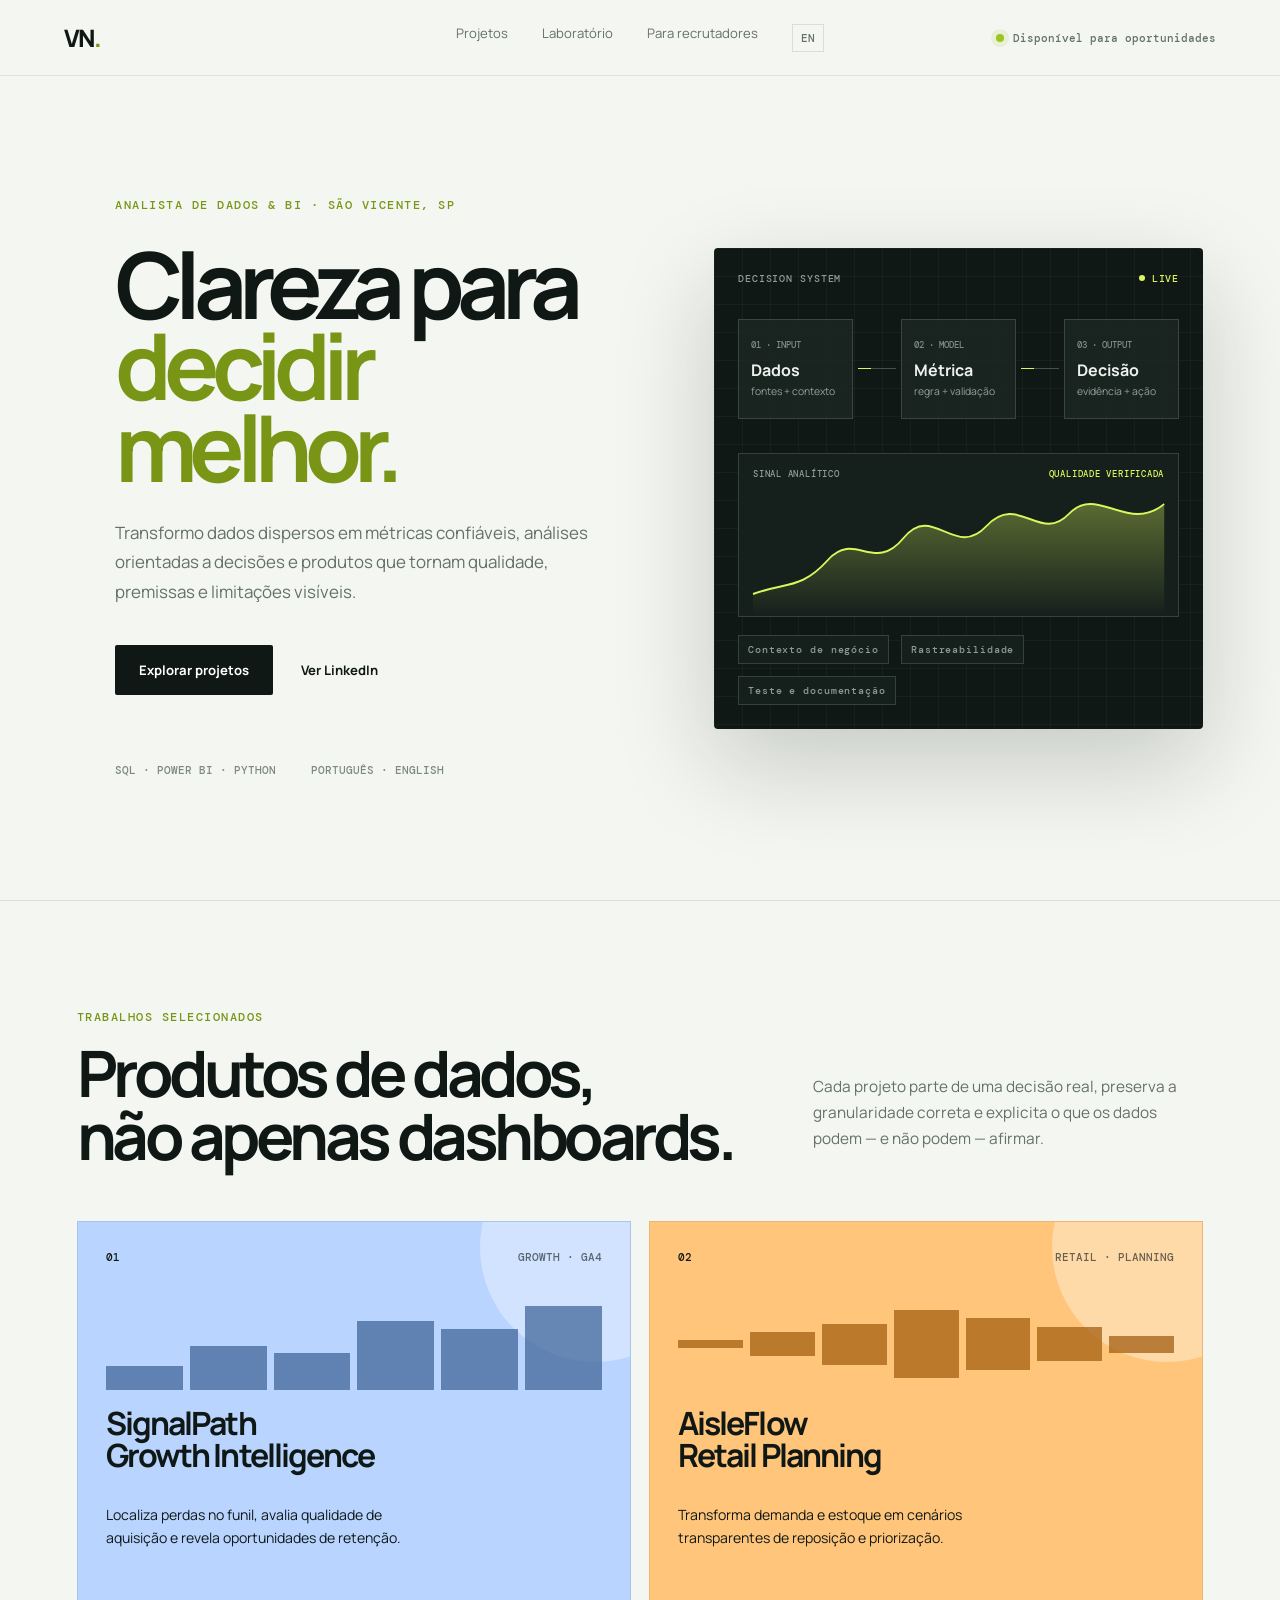
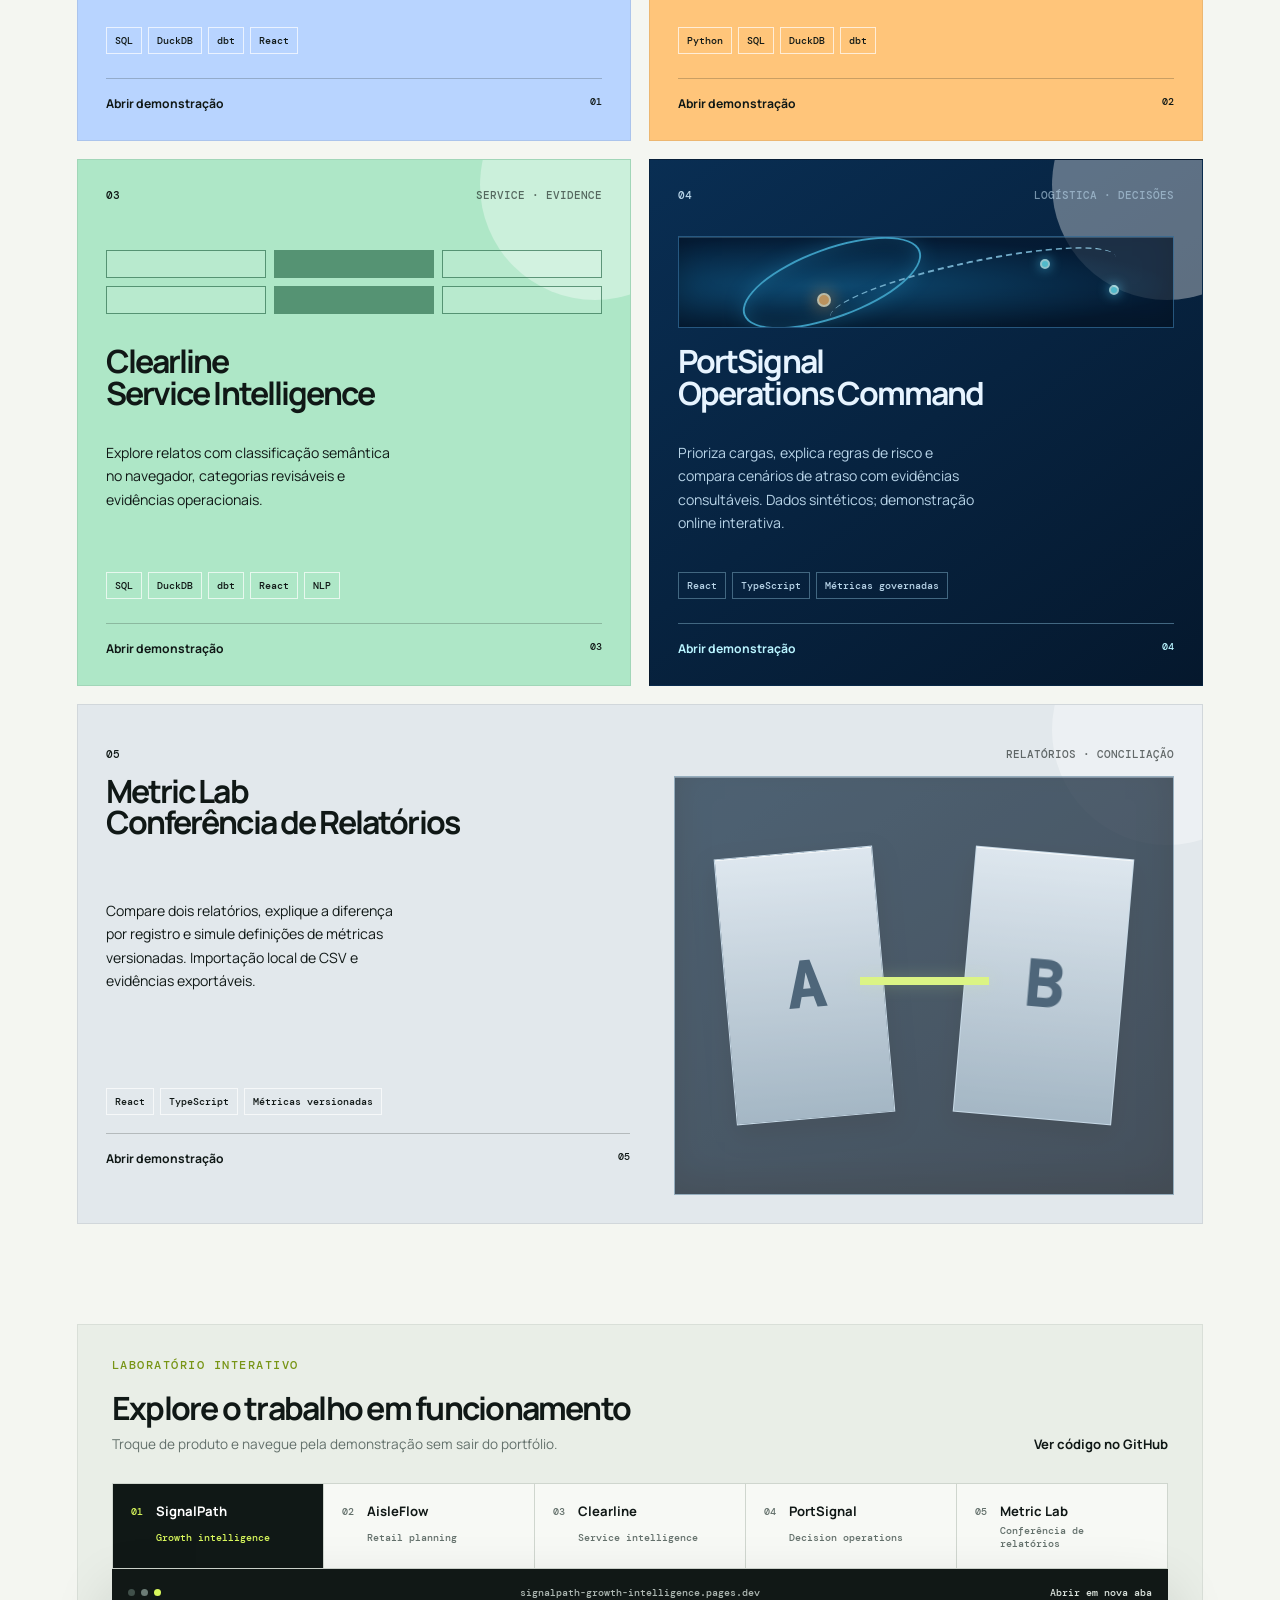
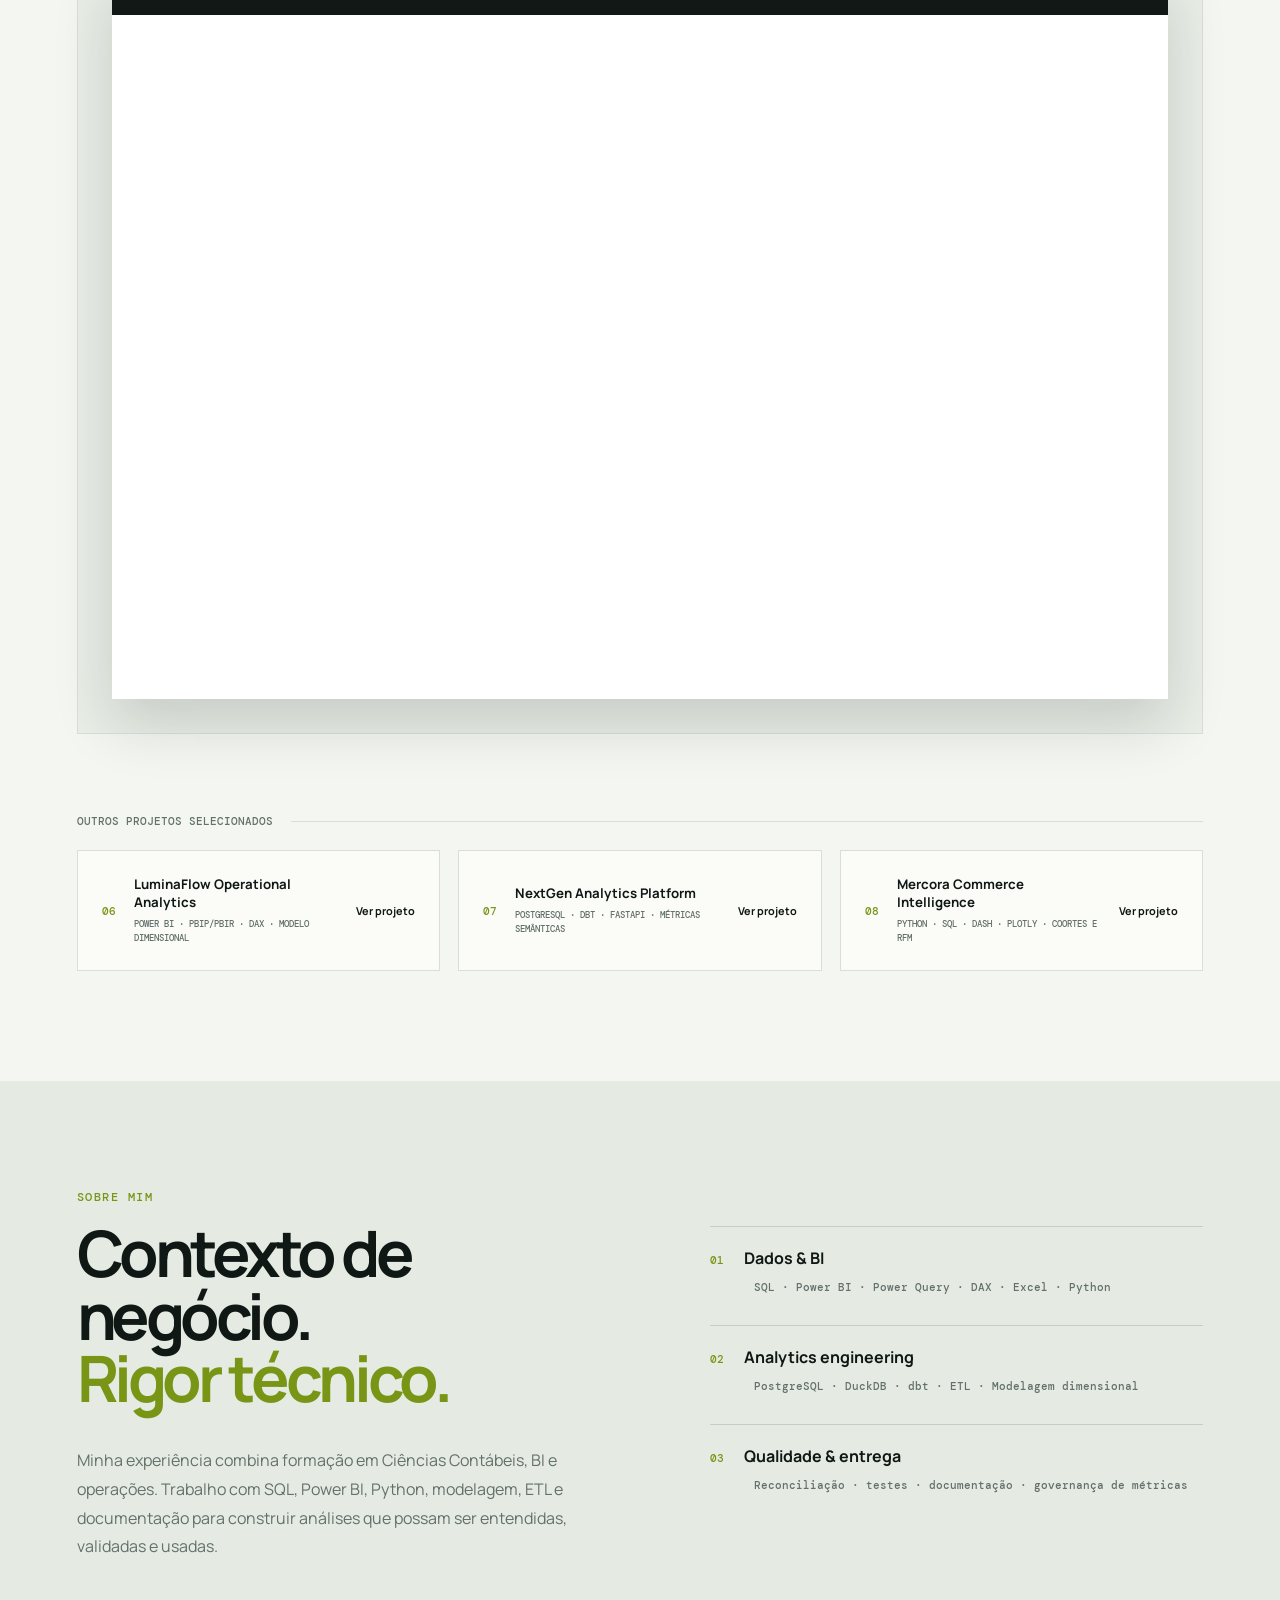
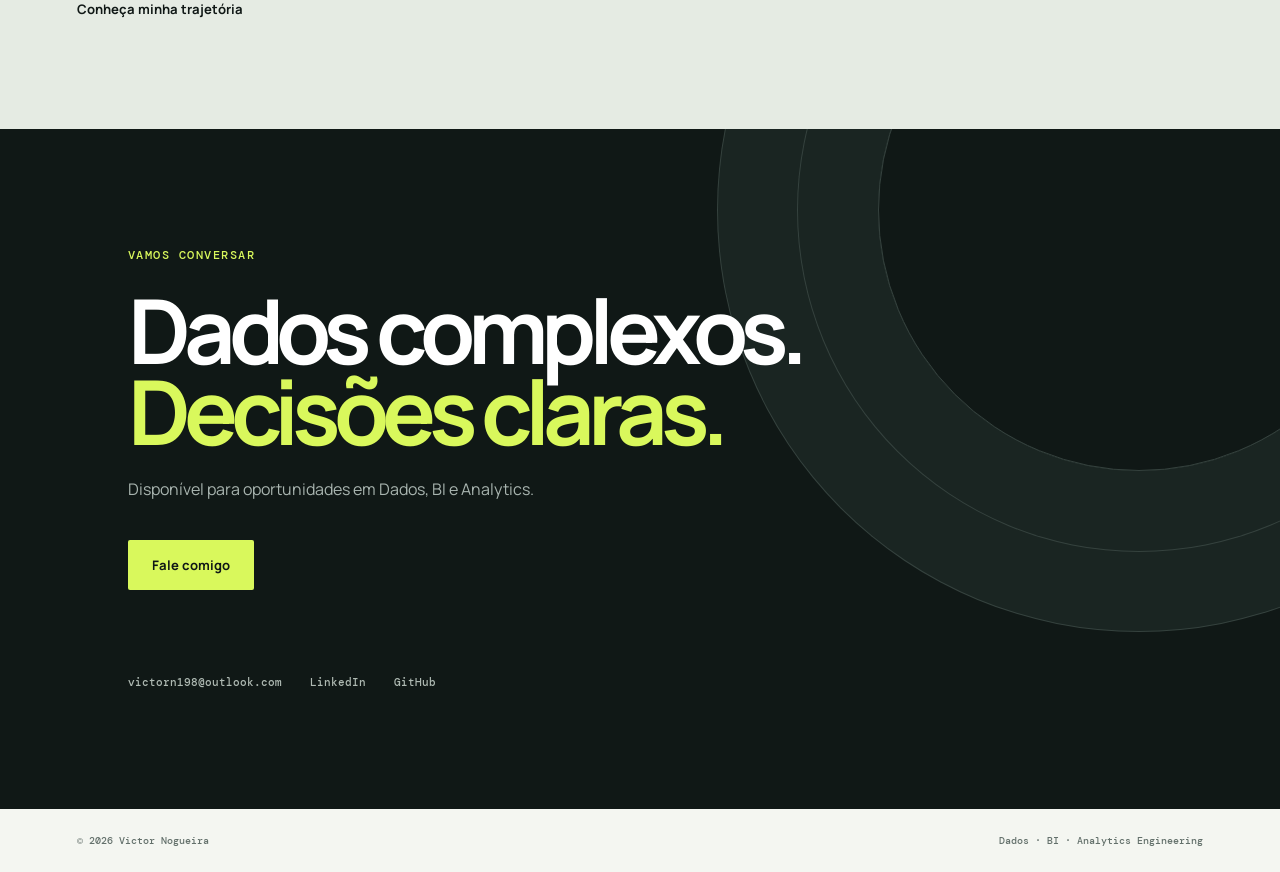
==== commit 41e65b63: "Showcase semantic Clearline and Metric Lab in both portfolio languages" ====
--- a/index.html
+++ b/index.html
@@ -7,7 +7,7 @@
   <link rel="canonical" href="https://victorn198.github.io/victorn198/">
   <meta property="og:type" content="website"><meta property="og:locale" content="pt_BR"><meta property="og:site_name" content="Victor Nogueira — Portfólio"><meta property="og:title" content="Victor Nogueira — Dados, BI e Analytics Engineering"><meta property="og:description" content="Projetos de dados orientados a decisões, com SQL, Power BI, Python, qualidade e engenharia analítica."><meta property="og:url" content="https://victorn198.github.io/victorn198/"><meta property="og:image" content="https://victorn198.github.io/victorn198/og.png"><meta property="og:image:secure_url" content="https://victorn198.github.io/victorn198/og.png"><meta property="og:image:type" content="image/png"><meta property="og:image:width" content="1740"><meta property="og:image:height" content="907"><meta property="og:image:alt" content="Victor Nogueira — Data, BI e Analytics Engineering">
   <meta name="twitter:card" content="summary_large_image"><meta name="twitter:title" content="Victor Nogueira — Dados, BI e Analytics Engineering"><meta name="twitter:description" content="Projetos de dados orientados a decisões, com SQL, Power BI, Python, qualidade e engenharia analítica."><meta name="twitter:image" content="https://victorn198.github.io/victorn198/og.png">
-  <link rel="icon" type="image/svg+xml" href="data:image/svg+xml,%3Csvg xmlns='http://www.w3.org/2000/svg' viewBox='0 0 64 64'%3E%3Crect width='64' height='64' rx='14' fill='%23101816'/%3E%3Cpath d='M14 18l11 28h7l-11-28zm29 0L32 46h7l11-28z' fill='%23d9f85c'/%3E%3C/svg%3E"><link rel="stylesheet" href="styles.css">
+  <link rel="icon" type="image/svg+xml" href="data:image/svg+xml,%3Csvg xmlns='http://www.w3.org/2000/svg' viewBox='0 0 64 64'%3E%3Crect width='64' height='64' rx='14' fill='%23101816'/%3E%3Cpath d='M14 18l11 28h7l-11-28zm29 0L32 46h7l11-28z' fill='%23d9f85c'/%3E%3C/svg%3E"><link rel="stylesheet" href="styles.css?v=20261031-innovations">
 </head>
 <body>
   <header class="topbar"><a class="brand" href="#top" aria-label="Início"><span>VN</span><i>.</i></a><nav aria-label="Navegação principal"><a href="#projetos">Projetos</a><a href="#laboratorio">Laboratório</a><a href="recrutador/">Para recrutadores</a><a class="lang-link" href="en/" lang="en">EN</a></nav><a class="availability" href="#contato"><span></span>Disponível para oportunidades</a></header>
@@ -21,11 +21,11 @@
       <div class="projects featured">
         <article class="project-card signal-card reveal"><div class="card-top"><span>01</span><span>GROWTH · GA4</span></div><div class="project-visual signal-visual" aria-hidden="true"><span></span><span></span><span></span><span></span><span></span><span></span></div><h3>SignalPath<br>Growth Intelligence</h3><p>Localiza perdas no funil, avalia qualidade de aquisição e revela oportunidades de retenção.</p><div class="stack"><span>SQL</span><span>DuckDB</span><span>dbt</span><span>React</span></div><a href="https://signalpath-growth-intelligence.pages.dev/" class="card-link">Abrir demonstração <span>01</span></a></article>
         <article class="project-card aisle-card reveal"><div class="card-top"><span>02</span><span>RETAIL · PLANNING</span></div><div class="project-visual aisle-visual" aria-hidden="true"><span></span><span></span><span></span><span></span><span></span><span></span><span></span></div><h3>AisleFlow<br>Retail Planning</h3><p>Transforma demanda e estoque em cenários transparentes de reposição e priorização.</p><div class="stack"><span>Python</span><span>SQL</span><span>DuckDB</span><span>dbt</span></div><a href="https://aisleflow-retail-planning.pages.dev/" class="card-link">Abrir demonstração <span>02</span></a></article>
-        <article class="project-card clear-card reveal"><div class="card-top"><span>03</span><span>SERVICE · EVIDENCE</span></div><div class="project-visual clear-visual" aria-hidden="true"><i></i><i></i><i></i><i></i><i></i><i></i></div><h3>Clearline<br>Service Intelligence</h3><p>Transforma reclamações em uma fila de investigação para operações, risco e atendimento.</p><div class="stack"><span>SQL</span><span>DuckDB</span><span>dbt</span><span>React</span></div><a href="https://clearline-service-intelligence.pages.dev/" class="card-link">Abrir demonstração <span>03</span></a></article>
-<article class="project-card portsignal-card reveal"><div class="card-top"><span>04</span><span>LOGÍSTICA · DECISÕES</span></div><div class="project-visual portsignal-visual" aria-hidden="true"><span class="port-orbit"></span><span class="port-route"></span><i></i><i></i><i></i></div><h3>PortSignal<br>Operations Command</h3><p>Prioriza cargas, explica regras de risco e compara cenários de atraso com evidências consultáveis. Dados sintéticos; demonstração online interativa.</p><div class="stack"><span>React</span><span>TypeScript</span><span>Métricas governadas</span></div><a href="https://portsignal-decision-operations.amateei1957.chatgpt.site/" class="card-link">Abrir demonstração <span>04</span></a></article>
+        <article class="project-card clear-card reveal"><div class="card-top"><span>03</span><span>SERVICE · EVIDENCE</span></div><div class="project-visual clear-visual" aria-hidden="true"><i></i><i></i><i></i><i></i><i></i><i></i></div><h3>Clearline<br>Service Intelligence</h3><p>Explore relatos com classificação semântica no navegador, categorias revisáveis e evidências operacionais.</p><div class="stack"><span>SQL</span><span>DuckDB</span><span>dbt</span><span>React</span><span>NLP</span></div><a href="https://clearline-semantic-lab.amateei1957.chatgpt.site/?view=semantic&amp;lang=pt" class="card-link">Abrir demonstração <span>03</span></a></article>
+<article class="project-card portsignal-card reveal"><div class="card-top"><span>04</span><span>LOGÍSTICA · DECISÕES</span></div><div class="project-visual portsignal-visual" aria-hidden="true"><span class="port-orbit"></span><span class="port-route"></span><i></i><i></i><i></i></div><h3>PortSignal<br>Operations Command</h3><p>Prioriza cargas, explica regras de risco e compara cenários de atraso com evidências consultáveis. Dados sintéticos; demonstração online interativa.</p><div class="stack"><span>React</span><span>TypeScript</span><span>Métricas governadas</span></div><a href="https://portsignal-decision-operations.amateei1957.chatgpt.site/" class="card-link">Abrir demonstração <span>04</span></a></article><article class="project-card metriclab-card reveal"><div class="card-top"><span>05</span><span>RELATÓRIOS · CONCILIAÇÃO</span></div><div class="project-visual metriclab-visual" aria-hidden="true"><span class="metric-sheet sheet-a">A</span><span class="metric-sheet sheet-b">B</span><i class="metric-bridge"></i></div><h3>Metric Lab<br>Conferência de Relatórios</h3><p>Compare dois relatórios, explique a diferença por registro e simule definições de métricas versionadas. Importação local de CSV e evidências exportáveis.</p><div class="stack"><span>React</span><span>TypeScript</span><span>Métricas versionadas</span></div><a href="https://metric-lab-conferencia-relatorios.amateei1957.chatgpt.site/" class="card-link">Abrir demonstração <span>05</span></a></article>
       </div>
-      <div id="laboratorio" class="demo-wrap reveal"><div class="demo-head"><div><div class="eyebrow">LABORATÓRIO INTERATIVO</div><h3>Explore o trabalho em funcionamento</h3><p>Troque de produto e navegue pela demonstração sem sair do portfólio.</p></div><a class="text-link" href="https://github.com/victorn198">Ver código no GitHub</a></div><div class="demo-tabs" role="tablist" aria-label="Escolha uma demonstração"><button id="demo-tab-signalpath" data-product="signalpath" aria-controls="demo-panel" tabindex="0" class="active" role="tab" aria-selected="true" data-dashboard="https://signalpath-growth-intelligence.pages.dev/" data-title="Demonstração do SignalPath Growth Intelligence"><span>01</span><strong>SignalPath</strong><small>Growth intelligence</small></button><button id="demo-tab-aisleflow" data-product="aisleflow" aria-controls="demo-panel" tabindex="-1" role="tab" aria-selected="false" data-dashboard="https://aisleflow-retail-planning.pages.dev/" data-title="Demonstração do AisleFlow Retail Planning"><span>02</span><strong>AisleFlow</strong><small>Retail planning</small></button><button id="demo-tab-clearline" data-product="clearline" aria-controls="demo-panel" tabindex="-1" role="tab" aria-selected="false" data-dashboard="https://clearline-service-intelligence.pages.dev/" data-title="Demonstração do Clearline Service Intelligence"><span>03</span><strong>Clearline</strong><small>Service intelligence</small></button><button id="demo-tab-portsignal" data-product="portsignal" aria-controls="demo-panel" tabindex="-1" role="tab" aria-selected="false" data-dashboard="https://portsignal-decision-operations.amateei1957.chatgpt.site/" data-title="Demonstração interativa de logística PortSignal"><span>04</span><strong>PortSignal</strong><small>Decision operations</small></button></div><div class="demo-browser" id="demo-panel" role="tabpanel" aria-labelledby="demo-tab-signalpath"><div class="browser-chrome"><div class="browser-dots"><i></i><i></i><i></i></div><span id="browser-label">signalpath-growth-intelligence.pages.dev</span><a id="open-dashboard" href="https://signalpath-growth-intelligence.pages.dev/" target="_blank" rel="noreferrer">Abrir em nova aba</a></div><div class="frame-loader" aria-hidden="true"><span></span></div><iframe id="dashboard-frame" referrerpolicy="strict-origin-when-cross-origin" title="Demonstração do SignalPath Growth Intelligence" src="https://signalpath-growth-intelligence.pages.dev/" loading="lazy"></iframe></div></div>
-      <div class="older-head"><span>OUTROS PROJETOS SELECIONADOS</span><span></span></div><div class="projects secondary"><a class="mini-card reveal" href="https://github.com/victorn198/luminaflow-operational-analytics"><span>04</span><span><strong>LuminaFlow Operational Analytics</strong><small>POWER BI · PBIP/PBIR · DAX · MODELO DIMENSIONAL</small></span><b>Ver projeto</b></a><a class="mini-card reveal" href="https://github.com/victorn198/nextgen-analytics-platform"><span>05</span><span><strong>NextGen Analytics Platform</strong><small>POSTGRESQL · DBT · FASTAPI · MÉTRICAS SEMÂNTICAS</small></span><b>Ver projeto</b></a><a class="mini-card reveal" href="https://github.com/victorn198/mercora-commerce-intelligence"><span>06</span><span><strong>Mercora Commerce Intelligence</strong><small>PYTHON · SQL · DASH · PLOTLY · COORTES E RFM</small></span><b>Ver projeto</b></a></div>
+      <div id="laboratorio" class="demo-wrap reveal"><div class="demo-head"><div><div class="eyebrow">LABORATÓRIO INTERATIVO</div><h3>Explore o trabalho em funcionamento</h3><p>Troque de produto e navegue pela demonstração sem sair do portfólio.</p></div><a class="text-link" href="https://github.com/victorn198">Ver código no GitHub</a></div><div class="demo-tabs" role="tablist" aria-label="Escolha uma demonstração"><button id="demo-tab-signalpath" data-product="signalpath" aria-controls="demo-panel" tabindex="0" class="active" role="tab" aria-selected="true" data-dashboard="https://signalpath-growth-intelligence.pages.dev/" data-title="Demonstração do SignalPath Growth Intelligence"><span>01</span><strong>SignalPath</strong><small>Growth intelligence</small></button><button id="demo-tab-aisleflow" data-product="aisleflow" aria-controls="demo-panel" tabindex="-1" role="tab" aria-selected="false" data-dashboard="https://aisleflow-retail-planning.pages.dev/" data-title="Demonstração do AisleFlow Retail Planning"><span>02</span><strong>AisleFlow</strong><small>Retail planning</small></button><button id="demo-tab-clearline" data-product="clearline" aria-controls="demo-panel" tabindex="-1" role="tab" aria-selected="false" data-dashboard="https://clearline-semantic-lab.amateei1957.chatgpt.site/?view=semantic&amp;lang=pt" data-title="Demonstração do Clearline Service Intelligence"><span>03</span><strong>Clearline</strong><small>Service intelligence</small></button><button id="demo-tab-portsignal" data-product="portsignal" aria-controls="demo-panel" tabindex="-1" role="tab" aria-selected="false" data-dashboard="https://portsignal-decision-operations.amateei1957.chatgpt.site/" data-title="Demonstração interativa de logística PortSignal"><span>04</span><strong>PortSignal</strong><small>Decision operations</small></button><button id="demo-tab-metriclab" data-product="metriclab" aria-controls="demo-panel" tabindex="-1" role="tab" aria-selected="false" data-dashboard="https://metric-lab-conferencia-relatorios.amateei1957.chatgpt.site/" data-title="Demonstração de conferência de relatórios Metric Lab"><span>05</span><strong>Metric Lab</strong><small>Conferência de relatórios</small></button></div><div class="demo-browser" id="demo-panel" role="tabpanel" aria-labelledby="demo-tab-signalpath"><div class="browser-chrome"><div class="browser-dots"><i></i><i></i><i></i></div><span id="browser-label">signalpath-growth-intelligence.pages.dev</span><a id="open-dashboard" href="https://signalpath-growth-intelligence.pages.dev/" target="_blank" rel="noreferrer">Abrir em nova aba</a></div><div class="frame-loader" aria-hidden="true"><span></span></div><iframe id="dashboard-frame" referrerpolicy="strict-origin-when-cross-origin" title="Demonstração do SignalPath Growth Intelligence" src="https://signalpath-growth-intelligence.pages.dev/" loading="lazy"></iframe></div></div>
+      <div class="older-head"><span>OUTROS PROJETOS SELECIONADOS</span><span></span></div><div class="projects secondary"><a class="mini-card reveal" href="https://github.com/victorn198/luminaflow-operational-analytics"><span>06</span><span><strong>LuminaFlow Operational Analytics</strong><small>POWER BI · PBIP/PBIR · DAX · MODELO DIMENSIONAL</small></span><b>Ver projeto</b></a><a class="mini-card reveal" href="https://github.com/victorn198/nextgen-analytics-platform"><span>07</span><span><strong>NextGen Analytics Platform</strong><small>POSTGRESQL · DBT · FASTAPI · MÉTRICAS SEMÂNTICAS</small></span><b>Ver projeto</b></a><a class="mini-card reveal" href="https://github.com/victorn198/mercora-commerce-intelligence"><span>08</span><span><strong>Mercora Commerce Intelligence</strong><small>PYTHON · SQL · DASH · PLOTLY · COORTES E RFM</small></span><b>Ver projeto</b></a></div>
     </section>
     <section id="sobre" class="about section"><div class="about-copy reveal"><div class="eyebrow">SOBRE MIM</div><h2>Contexto de negócio.<br><em>Rigor técnico.</em></h2><p>Minha experiência combina formação em Ciências Contábeis, BI e operações. Trabalho com SQL, Power BI, Python, modelagem, ETL e documentação para construir análises que possam ser entendidas, validadas e usadas.</p><a class="text-link" href="https://github.com/victorn198/victorn198/blob/main/README.md">Conheça minha trajetória</a></div><div class="skills reveal"><div><span>01</span><strong>Dados & BI</strong><p>SQL · Power BI · Power Query · DAX · Excel · Python</p></div><div><span>02</span><strong>Analytics engineering</strong><p>PostgreSQL · DuckDB · dbt · ETL · Modelagem dimensional</p></div><div><span>03</span><strong>Qualidade & entrega</strong><p>Reconciliação · testes · documentação · governança de métricas</p></div></div></section>
     <section id="contato" class="contact"><div class="contact-inner reveal"><div class="eyebrow">VAMOS CONVERSAR</div><h2>Dados complexos.<br><em>Decisões claras.</em></h2><p>Disponível para oportunidades em Dados, BI e Analytics.</p><a class="button light" href="mailto:victorn198@outlook.com?subject=Vamos conversar sobre dados">Fale comigo</a><div class="contact-links"><a href="mailto:victorn198@outlook.com">victorn198@outlook.com</a><a href="https://www.linkedin.com/in/victor-nogueira-52260b370/">LinkedIn</a><a href="https://github.com/victorn198">GitHub</a></div></div></section>
--- a/styles.css
+++ b/styles.css
@@ -28,3 +28,15 @@
 .demo-tabs button:focus-visible{outline:3px solid #478b66;outline-offset:-4px}
 @media(max-width:800px){.demo-tabs{grid-template-columns:repeat(2,minmax(0,1fr))}}
 @media(max-width:600px){.featured,.proof-cards{grid-template-columns:1fr}.demo-tabs button{padding:13px;column-gap:8px}}
+
+/* Metric Lab and the Clearline semantic release. */
+.demo-tabs{grid-template-columns:repeat(5,minmax(0,1fr))}
+.metriclab-card{grid-column:1/-1;display:grid;grid-template-columns:1.05fr 1fr;column-gap:44px;background:#e2e8ec}
+.metriclab-card .card-top{grid-column:1/-1}.metriclab-card h3,.metriclab-card p,.metriclab-card .stack,.metriclab-card .card-link{grid-column:1}
+.metriclab-card .project-visual{grid-column:2;grid-row:2/6;height:auto;min-height:240px;align-self:stretch;margin:0}
+.metriclab-card .card-link{margin-top:18px}.metriclab-visual{position:relative;overflow:hidden;background:linear-gradient(145deg,#142d44,#071423);border:1px solid #7795ab;box-shadow:inset 0 1px #d8ebfa66,inset 0 -15px 35px #0005}
+.metric-sheet{position:absolute;top:18%;width:32%;height:64%;display:flex;align-items:center;justify-content:center;border:1px solid #bdd3e4;background:linear-gradient(#dce6ef,#8ca3b5);color:#14334d;font:600 clamp(2rem,5vw,4rem) 'DM Mono',monospace;box-shadow:inset 0 1px #fff,0 10px 25px #0004}
+.sheet-a{left:10%;transform:rotate(-5deg)}.sheet-b{right:10%;transform:rotate(5deg)}.metric-bridge{position:absolute;left:37%;right:37%;top:48%;height:8px;background:var(--lime);box-shadow:0 0 16px #c8f56b44}
+.proof-cards .proof-card:last-child:nth-child(odd){grid-column:1/-1}
+@media(max-width:900px){.demo-tabs{grid-template-columns:repeat(3,minmax(0,1fr))}}
+@media(max-width:650px){.demo-tabs{grid-template-columns:repeat(2,minmax(0,1fr))}.demo-tabs button:last-child{grid-column:1/-1}.metriclab-card{display:flex;grid-column:1/-1}.metriclab-card .project-visual{height:210px;min-height:210px;margin-bottom:24px}}
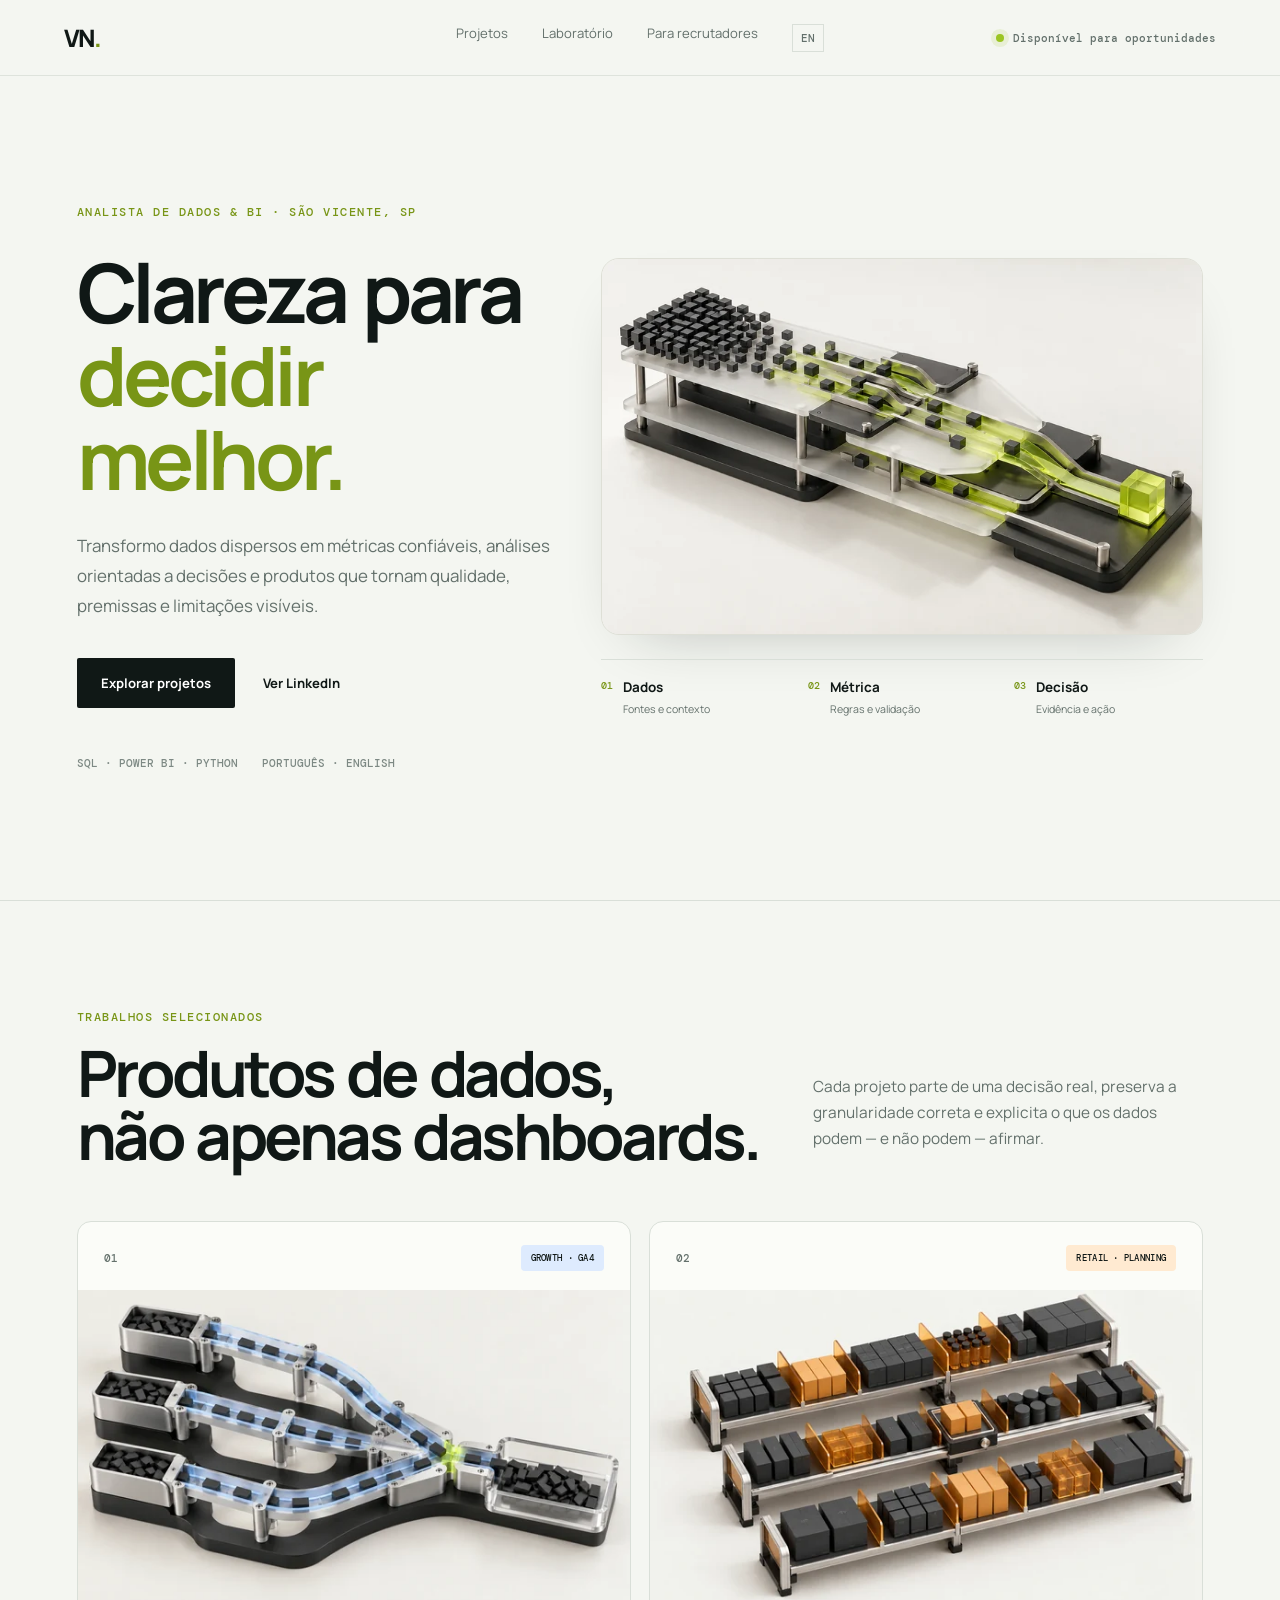
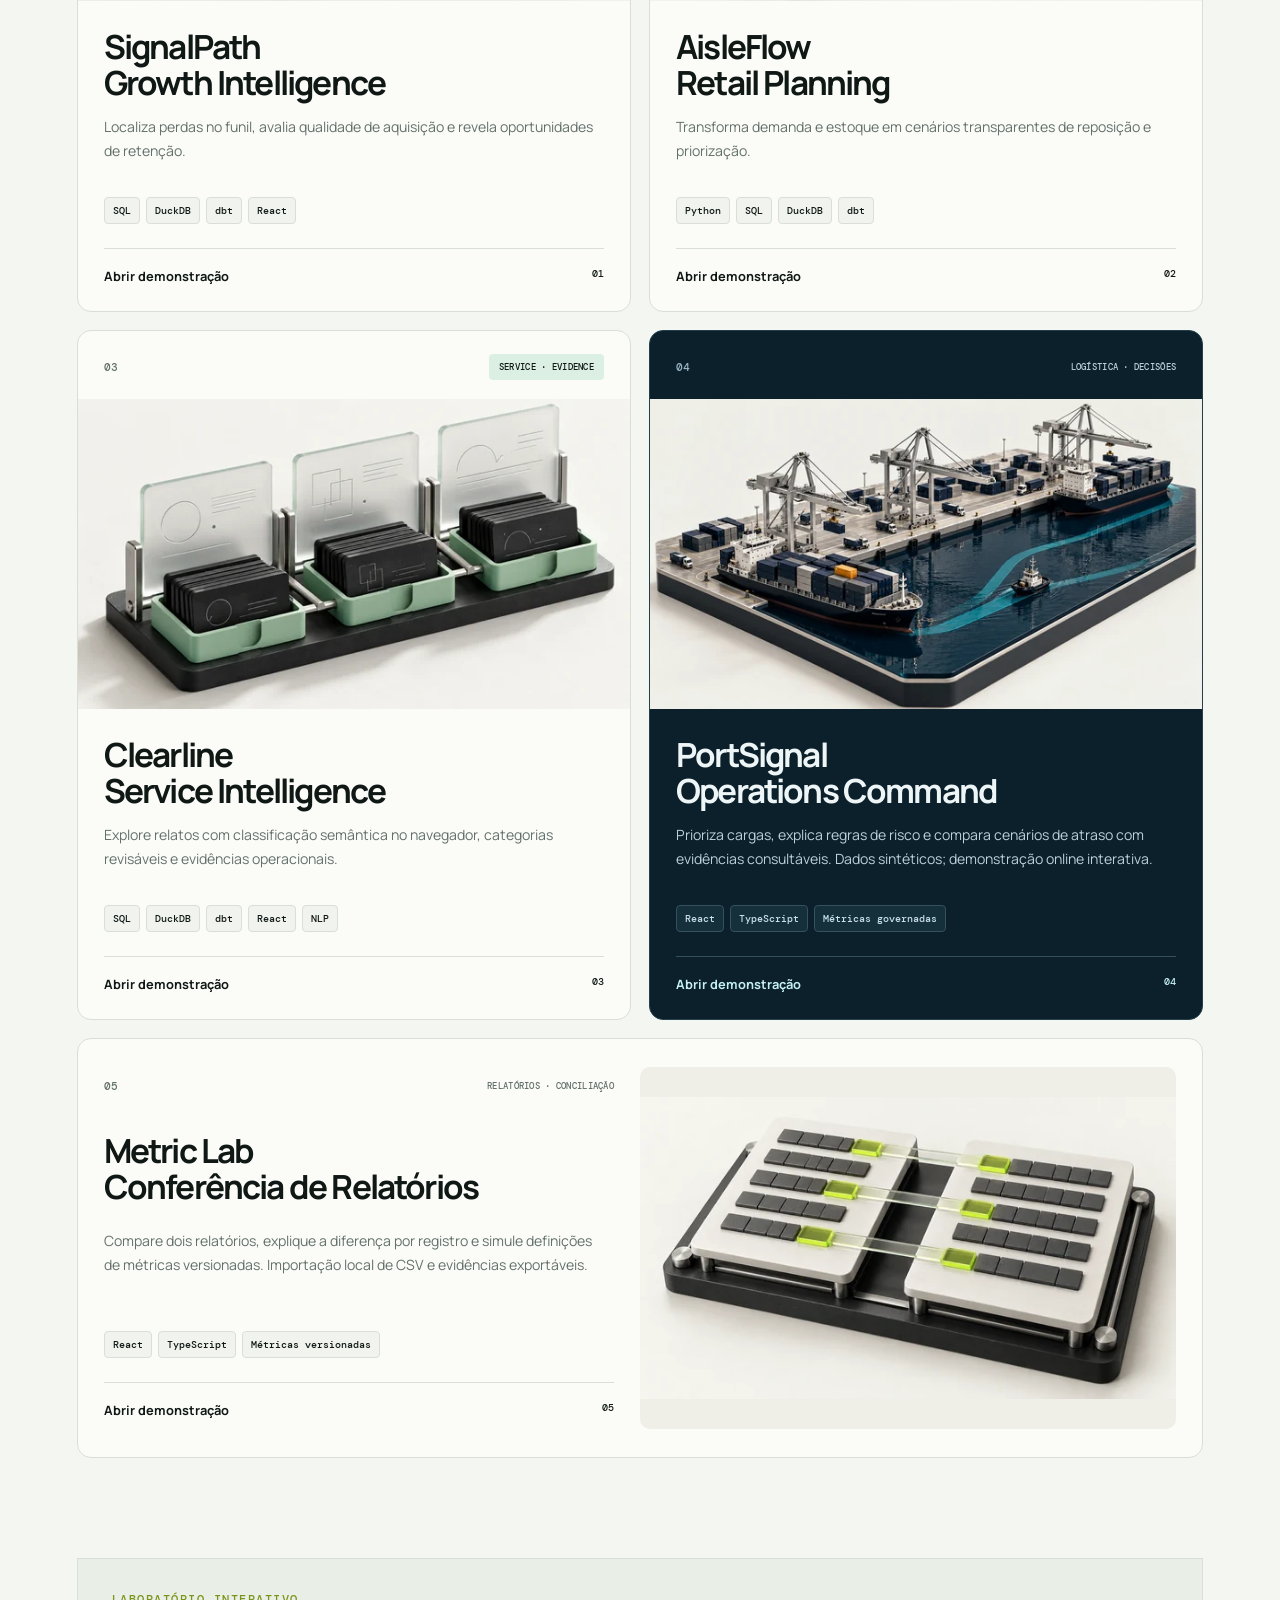
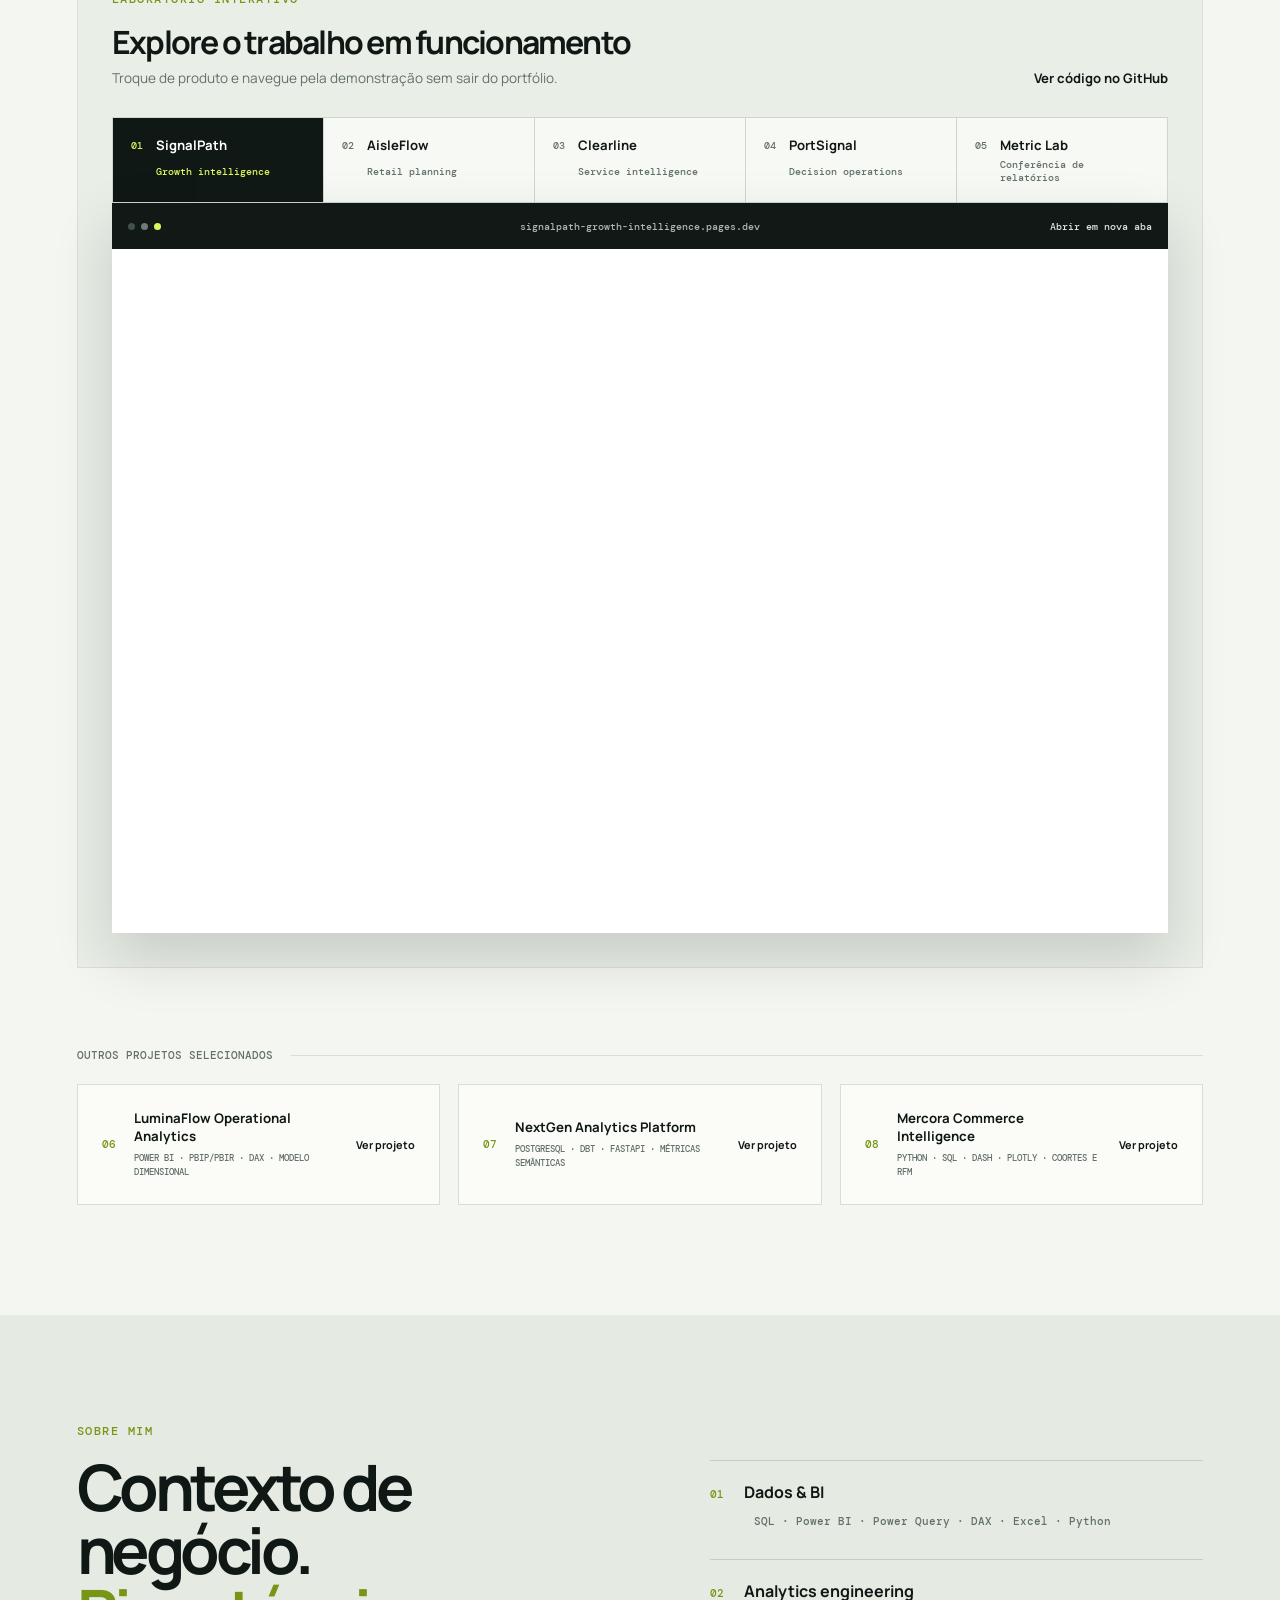
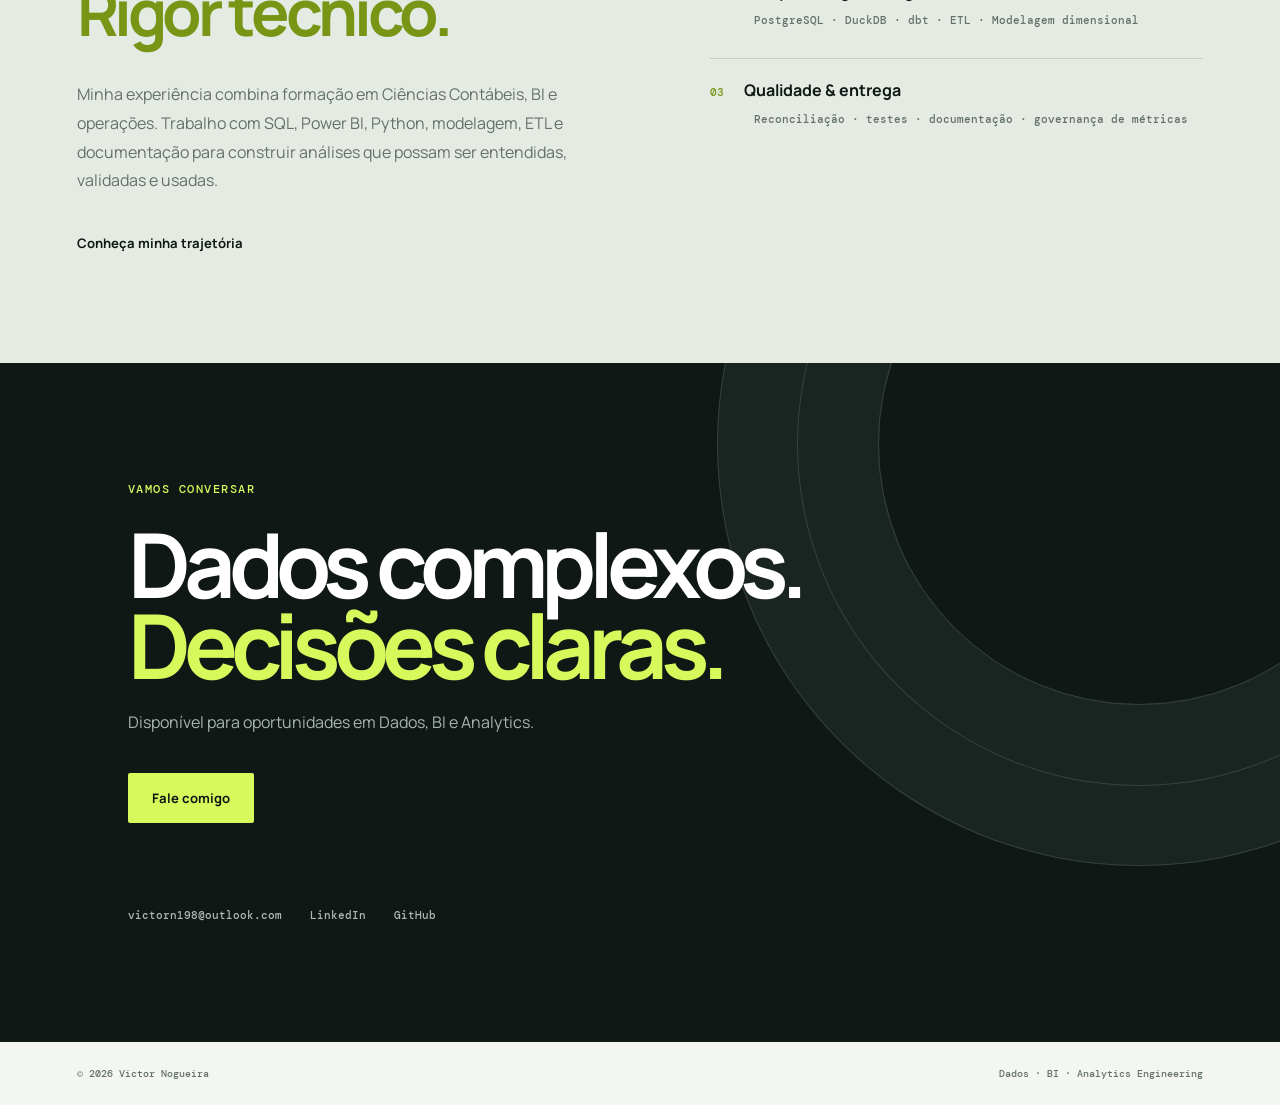
==== commit da53ec68: "Refresh bilingual portfolio with original editorial artwork" ====
--- a/index.html
+++ b/index.html
@@ -8,21 +8,21 @@
   <meta property="og:type" content="website"><meta property="og:locale" content="pt_BR"><meta property="og:site_name" content="Victor Nogueira — Portfólio"><meta property="og:title" content="Victor Nogueira — Dados, BI e Analytics Engineering"><meta property="og:description" content="Projetos de dados orientados a decisões, com SQL, Power BI, Python, qualidade e engenharia analítica."><meta property="og:url" content="https://victorn198.github.io/victorn198/"><meta property="og:image" content="https://victorn198.github.io/victorn198/og.png"><meta property="og:image:secure_url" content="https://victorn198.github.io/victorn198/og.png"><meta property="og:image:type" content="image/png"><meta property="og:image:width" content="1740"><meta property="og:image:height" content="907"><meta property="og:image:alt" content="Victor Nogueira — Data, BI e Analytics Engineering">
   <meta name="twitter:card" content="summary_large_image"><meta name="twitter:title" content="Victor Nogueira — Dados, BI e Analytics Engineering"><meta name="twitter:description" content="Projetos de dados orientados a decisões, com SQL, Power BI, Python, qualidade e engenharia analítica."><meta name="twitter:image" content="https://victorn198.github.io/victorn198/og.png">
   <link rel="icon" type="image/svg+xml" href="data:image/svg+xml,%3Csvg xmlns='http://www.w3.org/2000/svg' viewBox='0 0 64 64'%3E%3Crect width='64' height='64' rx='14' fill='%23101816'/%3E%3Cpath d='M14 18l11 28h7l-11-28zm29 0L32 46h7l11-28z' fill='%23d9f85c'/%3E%3C/svg%3E"><link rel="stylesheet" href="styles.css?v=20261031-innovations">
-</head>
+<link rel="stylesheet" href="visual-refresh.css?v=20261102-editorial"></head>
 <body>
   <header class="topbar"><a class="brand" href="#top" aria-label="Início"><span>VN</span><i>.</i></a><nav aria-label="Navegação principal"><a href="#projetos">Projetos</a><a href="#laboratorio">Laboratório</a><a href="recrutador/">Para recrutadores</a><a class="lang-link" href="en/" lang="en">EN</a></nav><a class="availability" href="#contato"><span></span>Disponível para oportunidades</a></header>
   <main id="top">
     <section class="hero">
       <div class="hero-copy"><div class="eyebrow">ANALISTA DE DADOS & BI · SÃO VICENTE, SP</div><h1>Clareza para<br><em>decidir melhor.</em></h1><p class="intro">Transformo dados dispersos em métricas confiáveis, análises orientadas a decisões e produtos que tornam qualidade, premissas e limitações visíveis.</p><div class="hero-actions"><a class="button primary" href="#projetos">Explorar projetos</a><a class="text-link" href="https://www.linkedin.com/in/victor-nogueira-52260b370/">Ver LinkedIn</a></div><div class="hero-meta"><span>SQL · POWER BI · PYTHON</span><span>PORTUGUÊS · ENGLISH</span></div></div>
-      <div class="data-lab" aria-label="Fluxo de trabalho: dados, modelo e decisão"><div class="lab-head"><span>DECISION SYSTEM</span><span class="live-dot">LIVE</span></div><div class="flow-stage"><div class="flow-node"><small>01 · INPUT</small><strong>Dados</strong><span>fontes + contexto</span></div><div class="flow-line"><i></i></div><div class="flow-node"><small>02 · MODEL</small><strong>Métrica</strong><span>regra + validação</span></div><div class="flow-line"><i></i></div><div class="flow-node"><small>03 · OUTPUT</small><strong>Decisão</strong><span>evidência + ação</span></div></div><div class="signal-panel"><div class="signal-label"><span>SINAL ANALÍTICO</span><span>QUALIDADE VERIFICADA</span></div><div class="signal-chart" aria-hidden="true"><svg viewBox="0 0 560 130" preserveAspectRatio="none"><defs><linearGradient id="area" x1="0" y1="0" x2="0" y2="1"><stop offset="0" stop-color="#d9f85c" stop-opacity=".35"/><stop offset="1" stop-color="#d9f85c" stop-opacity="0"/></linearGradient></defs><path class="area" d="M0,108 C45,96 65,104 102,74 S165,88 205,52 S275,74 318,40 S391,58 430,28 S510,48 560,18 L560,130 L0,130Z"/><path class="line-chart" d="M0,108 C45,96 65,104 102,74 S165,88 205,52 S275,74 318,40 S391,58 430,28 S510,48 560,18"/></svg></div></div><div class="lab-foot"><span>Contexto de negócio</span><span>Rastreabilidade</span><span>Teste e documentação</span></div></div>
+      <figure class="hero-art"><img src="assets/editorial-v1/hero-1600.webp" srcset="assets/editorial-v1/hero-800.webp 800w, assets/editorial-v1/hero-1600.webp 1600w" sizes="(max-width: 900px) 88vw, 52vw" width="1600" height="1001" alt="Instrumento conceitual que transforma dados dispersos em uma trilha organizada de decisão" fetchpriority="high" decoding="async"><figcaption class="hero-art-caption"><div><span>01</span><strong>Dados</strong><small>Fontes e contexto</small></div><div><span>02</span><strong>Métrica</strong><small>Regras e validação</small></div><div><span>03</span><strong>Decisão</strong><small>Evidência e ação</small></div></figcaption></figure>
     </section>
     <section id="projetos" class="section project-section">
       <div class="section-head reveal"><div><div class="eyebrow">TRABALHOS SELECIONADOS</div><h2>Produtos de dados,<br>não apenas dashboards.</h2></div><p>Cada projeto parte de uma decisão real, preserva a granularidade correta e explicita o que os dados podem — e não podem — afirmar.</p></div>
       <div class="projects featured">
-        <article class="project-card signal-card reveal"><div class="card-top"><span>01</span><span>GROWTH · GA4</span></div><div class="project-visual signal-visual" aria-hidden="true"><span></span><span></span><span></span><span></span><span></span><span></span></div><h3>SignalPath<br>Growth Intelligence</h3><p>Localiza perdas no funil, avalia qualidade de aquisição e revela oportunidades de retenção.</p><div class="stack"><span>SQL</span><span>DuckDB</span><span>dbt</span><span>React</span></div><a href="https://signalpath-growth-intelligence.pages.dev/" class="card-link">Abrir demonstração <span>01</span></a></article>
-        <article class="project-card aisle-card reveal"><div class="card-top"><span>02</span><span>RETAIL · PLANNING</span></div><div class="project-visual aisle-visual" aria-hidden="true"><span></span><span></span><span></span><span></span><span></span><span></span><span></span></div><h3>AisleFlow<br>Retail Planning</h3><p>Transforma demanda e estoque em cenários transparentes de reposição e priorização.</p><div class="stack"><span>Python</span><span>SQL</span><span>DuckDB</span><span>dbt</span></div><a href="https://aisleflow-retail-planning.pages.dev/" class="card-link">Abrir demonstração <span>02</span></a></article>
-        <article class="project-card clear-card reveal"><div class="card-top"><span>03</span><span>SERVICE · EVIDENCE</span></div><div class="project-visual clear-visual" aria-hidden="true"><i></i><i></i><i></i><i></i><i></i><i></i></div><h3>Clearline<br>Service Intelligence</h3><p>Explore relatos com classificação semântica no navegador, categorias revisáveis e evidências operacionais.</p><div class="stack"><span>SQL</span><span>DuckDB</span><span>dbt</span><span>React</span><span>NLP</span></div><a href="https://clearline-semantic-lab.amateei1957.chatgpt.site/?view=semantic&amp;lang=pt" class="card-link">Abrir demonstração <span>03</span></a></article>
-<article class="project-card portsignal-card reveal"><div class="card-top"><span>04</span><span>LOGÍSTICA · DECISÕES</span></div><div class="project-visual portsignal-visual" aria-hidden="true"><span class="port-orbit"></span><span class="port-route"></span><i></i><i></i><i></i></div><h3>PortSignal<br>Operations Command</h3><p>Prioriza cargas, explica regras de risco e compara cenários de atraso com evidências consultáveis. Dados sintéticos; demonstração online interativa.</p><div class="stack"><span>React</span><span>TypeScript</span><span>Métricas governadas</span></div><a href="https://portsignal-decision-operations.amateei1957.chatgpt.site/" class="card-link">Abrir demonstração <span>04</span></a></article><article class="project-card metriclab-card reveal"><div class="card-top"><span>05</span><span>RELATÓRIOS · CONCILIAÇÃO</span></div><div class="project-visual metriclab-visual" aria-hidden="true"><span class="metric-sheet sheet-a">A</span><span class="metric-sheet sheet-b">B</span><i class="metric-bridge"></i></div><h3>Metric Lab<br>Conferência de Relatórios</h3><p>Compare dois relatórios, explique a diferença por registro e simule definições de métricas versionadas. Importação local de CSV e evidências exportáveis.</p><div class="stack"><span>React</span><span>TypeScript</span><span>Métricas versionadas</span></div><a href="https://metric-lab-conferencia-relatorios.amateei1957.chatgpt.site/" class="card-link">Abrir demonstração <span>05</span></a></article>
+        <article class="project-card signal-card reveal"><div class="card-top"><span>01</span><span>GROWTH · GA4</span></div><div class="project-visual project-cover"><img src="assets/editorial-v1/signalpath-1200.webp" srcset="assets/editorial-v1/signalpath-600.webp 600w, assets/editorial-v1/signalpath-1200.webp 1200w" sizes="(max-width: 650px) 88vw, 44vw" width="1200" height="675" alt="Canais de aquisição convergindo em uma trilha de dados organizada" loading="lazy" decoding="async"></div><h3>SignalPath<br>Growth Intelligence</h3><p>Localiza perdas no funil, avalia qualidade de aquisição e revela oportunidades de retenção.</p><div class="stack"><span>SQL</span><span>DuckDB</span><span>dbt</span><span>React</span></div><a href="https://signalpath-growth-intelligence.pages.dev/" class="card-link">Abrir demonstração <span>01</span></a></article>
+        <article class="project-card aisle-card reveal"><div class="card-top"><span>02</span><span>RETAIL · PLANNING</span></div><div class="project-visual project-cover"><img src="assets/editorial-v1/aisleflow-1200.webp" srcset="assets/editorial-v1/aisleflow-600.webp 600w, assets/editorial-v1/aisleflow-1200.webp 1200w" sizes="(max-width: 650px) 88vw, 44vw" width="1200" height="675" alt="Miniatura de estoque com unidades e divisórias para reposição" loading="lazy" decoding="async"></div><h3>AisleFlow<br>Retail Planning</h3><p>Transforma demanda e estoque em cenários transparentes de reposição e priorização.</p><div class="stack"><span>Python</span><span>SQL</span><span>DuckDB</span><span>dbt</span></div><a href="https://aisleflow-retail-planning.pages.dev/" class="card-link">Abrir demonstração <span>02</span></a></article>
+        <article class="project-card clear-card reveal"><div class="card-top"><span>03</span><span>SERVICE · EVIDENCE</span></div><div class="project-visual project-cover"><img src="assets/editorial-v1/clearline-1200.webp" srcset="assets/editorial-v1/clearline-600.webp 600w, assets/editorial-v1/clearline-1200.webp 1200w" sizes="(max-width: 650px) 88vw, 44vw" width="1200" height="675" alt="Relatos organizados em grupos de evidências" loading="lazy" decoding="async"></div><h3>Clearline<br>Service Intelligence</h3><p>Explore relatos com classificação semântica no navegador, categorias revisáveis e evidências operacionais.</p><div class="stack"><span>SQL</span><span>DuckDB</span><span>dbt</span><span>React</span><span>NLP</span></div><a href="https://clearline-semantic-lab.amateei1957.chatgpt.site/?view=semantic&amp;lang=pt" class="card-link">Abrir demonstração <span>03</span></a></article>
+<article class="project-card portsignal-card reveal"><div class="card-top"><span>04</span><span>LOGÍSTICA · DECISÕES</span></div><div class="project-visual project-cover"><img src="assets/editorial-v1/portsignal-1200.webp" srcset="assets/editorial-v1/portsignal-600.webp 600w, assets/editorial-v1/portsignal-1200.webp 1200w" sizes="(max-width: 650px) 88vw, 44vw" width="1200" height="675" alt="Miniatura de porto com contêineres, embarcações e rotas" loading="lazy" decoding="async"></div><h3>PortSignal<br>Operations Command</h3><p>Prioriza cargas, explica regras de risco e compara cenários de atraso com evidências consultáveis. Dados sintéticos; demonstração online interativa.</p><div class="stack"><span>React</span><span>TypeScript</span><span>Métricas governadas</span></div><a href="https://portsignal-decision-operations.amateei1957.chatgpt.site/" class="card-link">Abrir demonstração <span>04</span></a></article><article class="project-card metriclab-card reveal"><div class="card-top"><span>05</span><span>RELATÓRIOS · CONCILIAÇÃO</span></div><div class="project-visual project-cover"><img src="assets/editorial-v1/metriclab-1200.webp" srcset="assets/editorial-v1/metriclab-600.webp 600w, assets/editorial-v1/metriclab-1200.webp 1200w" sizes="(max-width: 650px) 88vw, 44vw" width="1200" height="675" alt="Dois conjuntos de registros conectados para conciliação" loading="lazy" decoding="async"></div><h3>Metric Lab<br>Conferência de Relatórios</h3><p>Compare dois relatórios, explique a diferença por registro e simule definições de métricas versionadas. Importação local de CSV e evidências exportáveis.</p><div class="stack"><span>React</span><span>TypeScript</span><span>Métricas versionadas</span></div><a href="https://metric-lab-conferencia-relatorios.amateei1957.chatgpt.site/" class="card-link">Abrir demonstração <span>05</span></a></article>
       </div>
       <div id="laboratorio" class="demo-wrap reveal"><div class="demo-head"><div><div class="eyebrow">LABORATÓRIO INTERATIVO</div><h3>Explore o trabalho em funcionamento</h3><p>Troque de produto e navegue pela demonstração sem sair do portfólio.</p></div><a class="text-link" href="https://github.com/victorn198">Ver código no GitHub</a></div><div class="demo-tabs" role="tablist" aria-label="Escolha uma demonstração"><button id="demo-tab-signalpath" data-product="signalpath" aria-controls="demo-panel" tabindex="0" class="active" role="tab" aria-selected="true" data-dashboard="https://signalpath-growth-intelligence.pages.dev/" data-title="Demonstração do SignalPath Growth Intelligence"><span>01</span><strong>SignalPath</strong><small>Growth intelligence</small></button><button id="demo-tab-aisleflow" data-product="aisleflow" aria-controls="demo-panel" tabindex="-1" role="tab" aria-selected="false" data-dashboard="https://aisleflow-retail-planning.pages.dev/" data-title="Demonstração do AisleFlow Retail Planning"><span>02</span><strong>AisleFlow</strong><small>Retail planning</small></button><button id="demo-tab-clearline" data-product="clearline" aria-controls="demo-panel" tabindex="-1" role="tab" aria-selected="false" data-dashboard="https://clearline-semantic-lab.amateei1957.chatgpt.site/?view=semantic&amp;lang=pt" data-title="Demonstração do Clearline Service Intelligence"><span>03</span><strong>Clearline</strong><small>Service intelligence</small></button><button id="demo-tab-portsignal" data-product="portsignal" aria-controls="demo-panel" tabindex="-1" role="tab" aria-selected="false" data-dashboard="https://portsignal-decision-operations.amateei1957.chatgpt.site/" data-title="Demonstração interativa de logística PortSignal"><span>04</span><strong>PortSignal</strong><small>Decision operations</small></button><button id="demo-tab-metriclab" data-product="metriclab" aria-controls="demo-panel" tabindex="-1" role="tab" aria-selected="false" data-dashboard="https://metric-lab-conferencia-relatorios.amateei1957.chatgpt.site/" data-title="Demonstração de conferência de relatórios Metric Lab"><span>05</span><strong>Metric Lab</strong><small>Conferência de relatórios</small></button></div><div class="demo-browser" id="demo-panel" role="tabpanel" aria-labelledby="demo-tab-signalpath"><div class="browser-chrome"><div class="browser-dots"><i></i><i></i><i></i></div><span id="browser-label">signalpath-growth-intelligence.pages.dev</span><a id="open-dashboard" href="https://signalpath-growth-intelligence.pages.dev/" target="_blank" rel="noreferrer">Abrir em nova aba</a></div><div class="frame-loader" aria-hidden="true"><span></span></div><iframe id="dashboard-frame" referrerpolicy="strict-origin-when-cross-origin" title="Demonstração do SignalPath Growth Intelligence" src="https://signalpath-growth-intelligence.pages.dev/" loading="lazy"></iframe></div></div>
       <div class="older-head"><span>OUTROS PROJETOS SELECIONADOS</span><span></span></div><div class="projects secondary"><a class="mini-card reveal" href="https://github.com/victorn198/luminaflow-operational-analytics"><span>06</span><span><strong>LuminaFlow Operational Analytics</strong><small>POWER BI · PBIP/PBIR · DAX · MODELO DIMENSIONAL</small></span><b>Ver projeto</b></a><a class="mini-card reveal" href="https://github.com/victorn198/nextgen-analytics-platform"><span>07</span><span><strong>NextGen Analytics Platform</strong><small>POSTGRESQL · DBT · FASTAPI · MÉTRICAS SEMÂNTICAS</small></span><b>Ver projeto</b></a><a class="mini-card reveal" href="https://github.com/victorn198/mercora-commerce-intelligence"><span>08</span><span><strong>Mercora Commerce Intelligence</strong><small>PYTHON · SQL · DASH · PLOTLY · COORTES E RFM</small></span><b>Ver projeto</b></a></div>
--- a/visual-refresh.css
+++ b/visual-refresh.css
@@ -0,0 +1,143 @@
+/* Editorial image system. Shared by both languages and recruiter views. */
+.hero {
+  grid-template-columns: minmax(0, .88fr) minmax(0, 1.12fr);
+  gap: 4vw;
+  padding: clamp(64px, 8vh, 110px) 6vw;
+  min-height: min(900px, calc(100svh - 76px));
+}
+.hero h1 {
+  font-size: clamp(3.9rem, 6.4vw, 7rem);
+  line-height: 1.02;
+  letter-spacing: -.055em;
+  word-spacing: .07em;
+}
+.hero .intro { max-width: 520px; }
+.section-head h2 { letter-spacing: -.055em; word-spacing: .04em; }
+.hero-meta { margin-top: 48px; gap: 24px; flex-wrap: wrap; }
+.hero-art { margin: 0; min-width: 0; align-self: center; }
+.hero-art > img {
+  display: block;
+  width: 100%;
+  height: auto;
+  border-radius: 18px;
+  border: 1px solid #dedfd6;
+  background: #eeede7;
+  box-shadow: 0 24px 60px -36px #10181650;
+}
+.hero-art-caption {
+  display: grid;
+  grid-template-columns: repeat(3, minmax(0, 1fr));
+  margin-top: 24px;
+  border-top: 1px solid var(--line);
+  padding-top: 18px;
+  gap: 18px;
+}
+.hero-art-caption div { display: grid; grid-template-columns: auto 1fr; gap: 6px 10px; }
+.hero-art-caption span { font: 500 .64rem/1.6 'DM Mono', monospace; color: var(--lime-dark); }
+.hero-art-caption strong { font-size: .84rem; }
+.hero-art-caption small { grid-column: 2; font-size: .66rem; line-height: 1.5; color: var(--muted); }
+.project-card {
+  padding: 0 0 26px;
+  min-height: 660px;
+  border: 1px solid var(--line);
+  border-radius: 14px;
+  background: var(--surface);
+  color: var(--ink);
+  transition: transform .25s ease, box-shadow .25s ease, border-color .25s ease;
+}
+.project-card::before { content: none; }
+.project-card:hover { transform: translateY(-5px); border-color: #aab5a7; box-shadow: 0 18px 40px -24px #10181645; }
+.project-card .card-top { margin: 22px 26px 0; min-height: 28px; }
+.project-card .card-top span:last-child { opacity: 1; font-size: .59rem; letter-spacing: .03em; }
+.project-card .card-top span:first-child { color: var(--muted); }
+.project-card .project-cover {
+  display: block;
+  opacity: 1;
+  height: auto;
+  min-height: 0;
+  margin: 18px 0 28px;
+  overflow: hidden;
+  aspect-ratio: 16 / 9;
+  background: #efeee7;
+}
+.project-cover img, .proof-cover img { display: block; width: 100%; height: 100%; object-fit: cover; transition: transform .6s ease; }
+.project-card:hover .project-cover img { transform: scale(1.025); }
+.project-card h3 { margin: 0 26px 14px; font-size: clamp(1.8rem, 2.6vw, 2.7rem); line-height: 1.08; letter-spacing: -.055em; }
+.project-card p { margin: 0 26px 10px; max-width: 500px; color: var(--muted); font-size: .88rem; line-height: 1.7; }
+.project-card .stack { padding: 24px 26px 0; }
+.project-card .stack span { border-color: var(--line); border-radius: 4px; background: #f1f4ee; }
+.project-card .card-link { margin: 24px 26px 0; padding: 18px 0 0; border-color: var(--line); font-size: .8rem; }
+.signal-card .card-top span:last-child { background: #deebfe; padding: 7px 10px; border-radius: 4px; }
+.aisle-card .card-top span:last-child { background: #ffead1; padding: 7px 10px; border-radius: 4px; }
+.clear-card .card-top span:last-child { background: #dcefe3; padding: 7px 10px; border-radius: 4px; }
+.portsignal-card { background: #0b202b; color: #eef5f7; border-color: #25404c; }
+.portsignal-card .card-top, .portsignal-card p { color: #bcd0d9; }
+.portsignal-card .card-top span:first-child { color: #9bb7c5; }
+.portsignal-card .stack span { border-color: #35515d; background: #152f3b; color: #c9e0eb; }
+.portsignal-card .card-link { color: #c3eff5; border-color: #35515d; }
+.metriclab-card { grid-template-columns: 1fr 1fr; column-gap: 0; padding: 28px 0; min-height: 420px; }
+.metriclab-card .card-top { grid-column: 1; margin-top: 0; }
+.metriclab-card .project-cover { grid-column: 2; grid-row: 1 / 6; height: 100%; min-height: 0; margin: 0 26px 0 0; aspect-ratio: auto; border-radius: 10px; }
+.metriclab-card .project-cover img { object-fit: contain; }
+.metriclab-card h3 { margin-top: 28px; }
+.metriclab-card .stack { align-self: end; }
+.metriclab-card .card-top span:last-child { color: var(--muted); }
+.proof-card { padding: 0 24px 26px; border-radius: 12px; overflow: hidden; }
+.proof-cover { aspect-ratio: 16 / 9; margin: 0 -24px 24px; background: #efeee7; }
+.proof-card h3 { margin-top: 20px; line-height: 1.25; letter-spacing: -.035em; }
+.proof-card p { margin-top: 0; }
+.proof-card a { padding-top: 18px; }
+.proof-cards .proof-card:last-child:nth-child(odd) { display: grid; grid-template-columns: 1fr 1fr; column-gap: 28px; padding-top: 24px; }
+.proof-cards .proof-card:last-child:nth-child(odd) .proof-cover { grid-column: 2; grid-row: 1 / 5; margin: -24px -24px -26px 0; height: calc(100% + 50px); aspect-ratio: auto; }
+.proof-cards .proof-card:last-child:nth-child(odd) .proof-cover img { object-fit: contain; }
+.proof-cards .proof-card:last-child:nth-child(odd) > span,
+.proof-cards .proof-card:last-child:nth-child(odd) > h3,
+.proof-cards .proof-card:last-child:nth-child(odd) > p,
+.proof-cards .proof-card:last-child:nth-child(odd) > a { grid-column: 1; }
+a:focus-visible, button:focus-visible { outline: 3px solid #587915; outline-offset: 5px; }
+@media (max-width: 1100px) {
+  .hero { grid-template-columns: 1fr 1fr; gap: 4vw; }
+  .hero h1 { font-size: clamp(3.5rem, 6.5vw, 5rem); }
+  .hero-actions { gap: 20px; }
+  .hero-art-caption { gap: 10px; }
+  .hero-art-caption div { grid-template-columns: 1fr; }
+  .hero-art-caption small { grid-column: 1; }
+}
+@media (max-width: 900px) {
+  .section-head { display: block; }
+  .section-head p { max-width: 540px; margin-top: 24px; }
+  .hero { grid-template-columns: 1fr; min-height: auto; padding: 64px 6vw; gap: 44px; }
+  .hero h1 { font-size: clamp(3.5rem, 10vw, 6rem); }
+  .hero-copy { max-width: 680px; }
+  .hero-art { width: 100%; max-width: 780px; }
+  .hero-art-caption div { grid-template-columns: auto 1fr; }
+  .hero-art-caption small { grid-column: 2; }
+  .project-card { min-height: 590px; }
+  .metriclab-card { min-height: 420px; }
+}
+@media (max-width: 760px) {
+  .topbar { height: auto; min-height: 76px; grid-template-columns: auto 1fr; gap: 12px 20px; padding-top: 16px; padding-bottom: 16px; }
+  .topbar nav { display: flex; justify-content: flex-end; align-items: center; flex-wrap: wrap; gap: 12px 18px; font-size: .68rem; }
+  .availability { display: none; }
+  .hero-actions { flex-direction: row; align-items: center; flex-wrap: wrap; }
+  .hero-meta { margin-top: 32px; }
+  .hero-art-caption { gap: 10px; }
+  .hero-art-caption strong { font-size: .76rem; }
+  .hero-art-caption small { font-size: .6rem; }
+  .hero-art-caption div { column-gap: 6px; }
+  .featured { grid-template-columns: 1fr; }
+  .project-card { min-height: 0; }
+  .project-card h3 { font-size: 2.1rem; }
+  .project-card .project-cover { margin-bottom: 24px; }
+  .metriclab-card { display: flex; padding: 0 0 26px; }
+  .metriclab-card .card-top { margin-top: 22px; }
+  .metriclab-card .project-cover { height: auto; min-height: 0; margin: 18px 0 24px; aspect-ratio: 16 / 9; border-radius: 0; }
+  .metriclab-card h3 { margin-top: 0; }
+  .metriclab-card .stack { align-self: stretch; }
+  .proof-cards .proof-card:last-child:nth-child(odd) { display: flex; padding-top: 0; }
+  .proof-cards .proof-card:last-child:nth-child(odd) .proof-cover { margin: 0 -24px 24px; height: auto; aspect-ratio: 16 / 9; }
+}
+@media (prefers-reduced-motion: reduce) {
+  .project-card, .project-cover img { transition: none; }
+  .project-card:hover, .project-card:hover .project-cover img { transform: none; }
+}
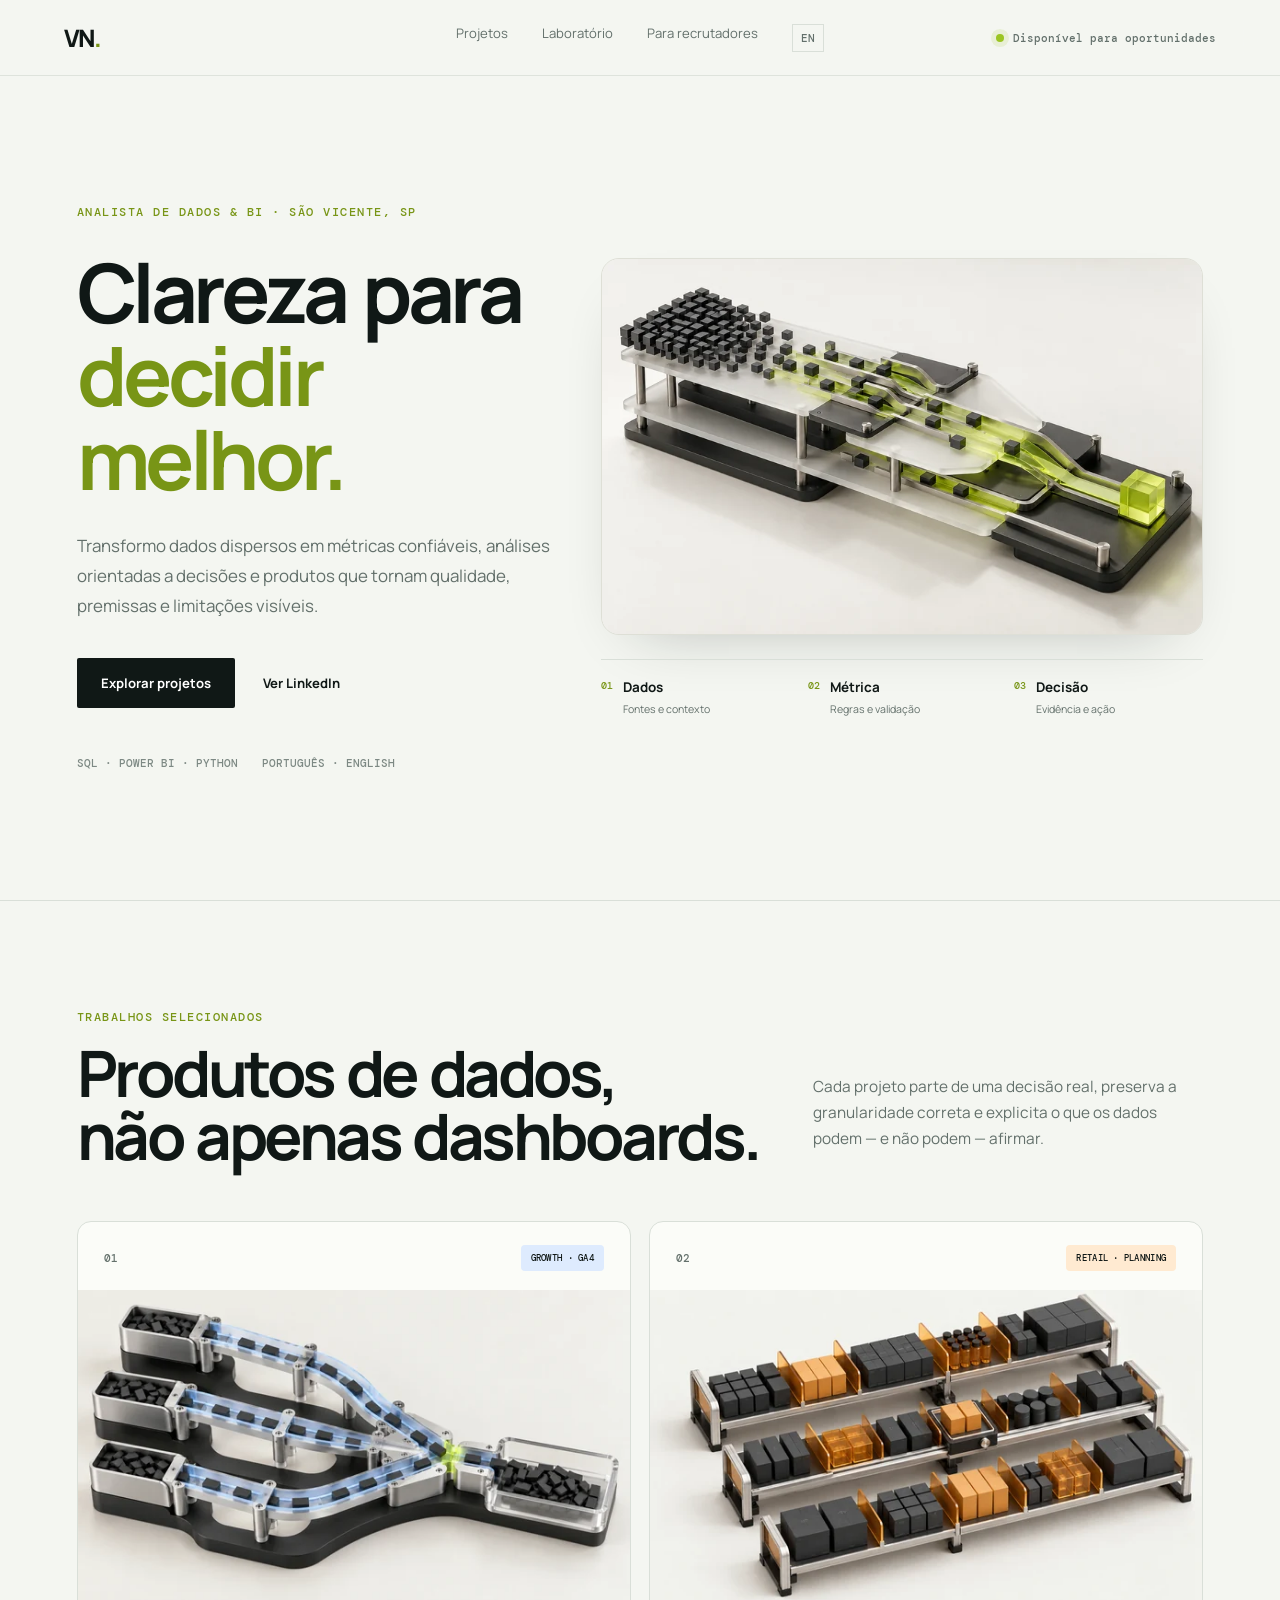
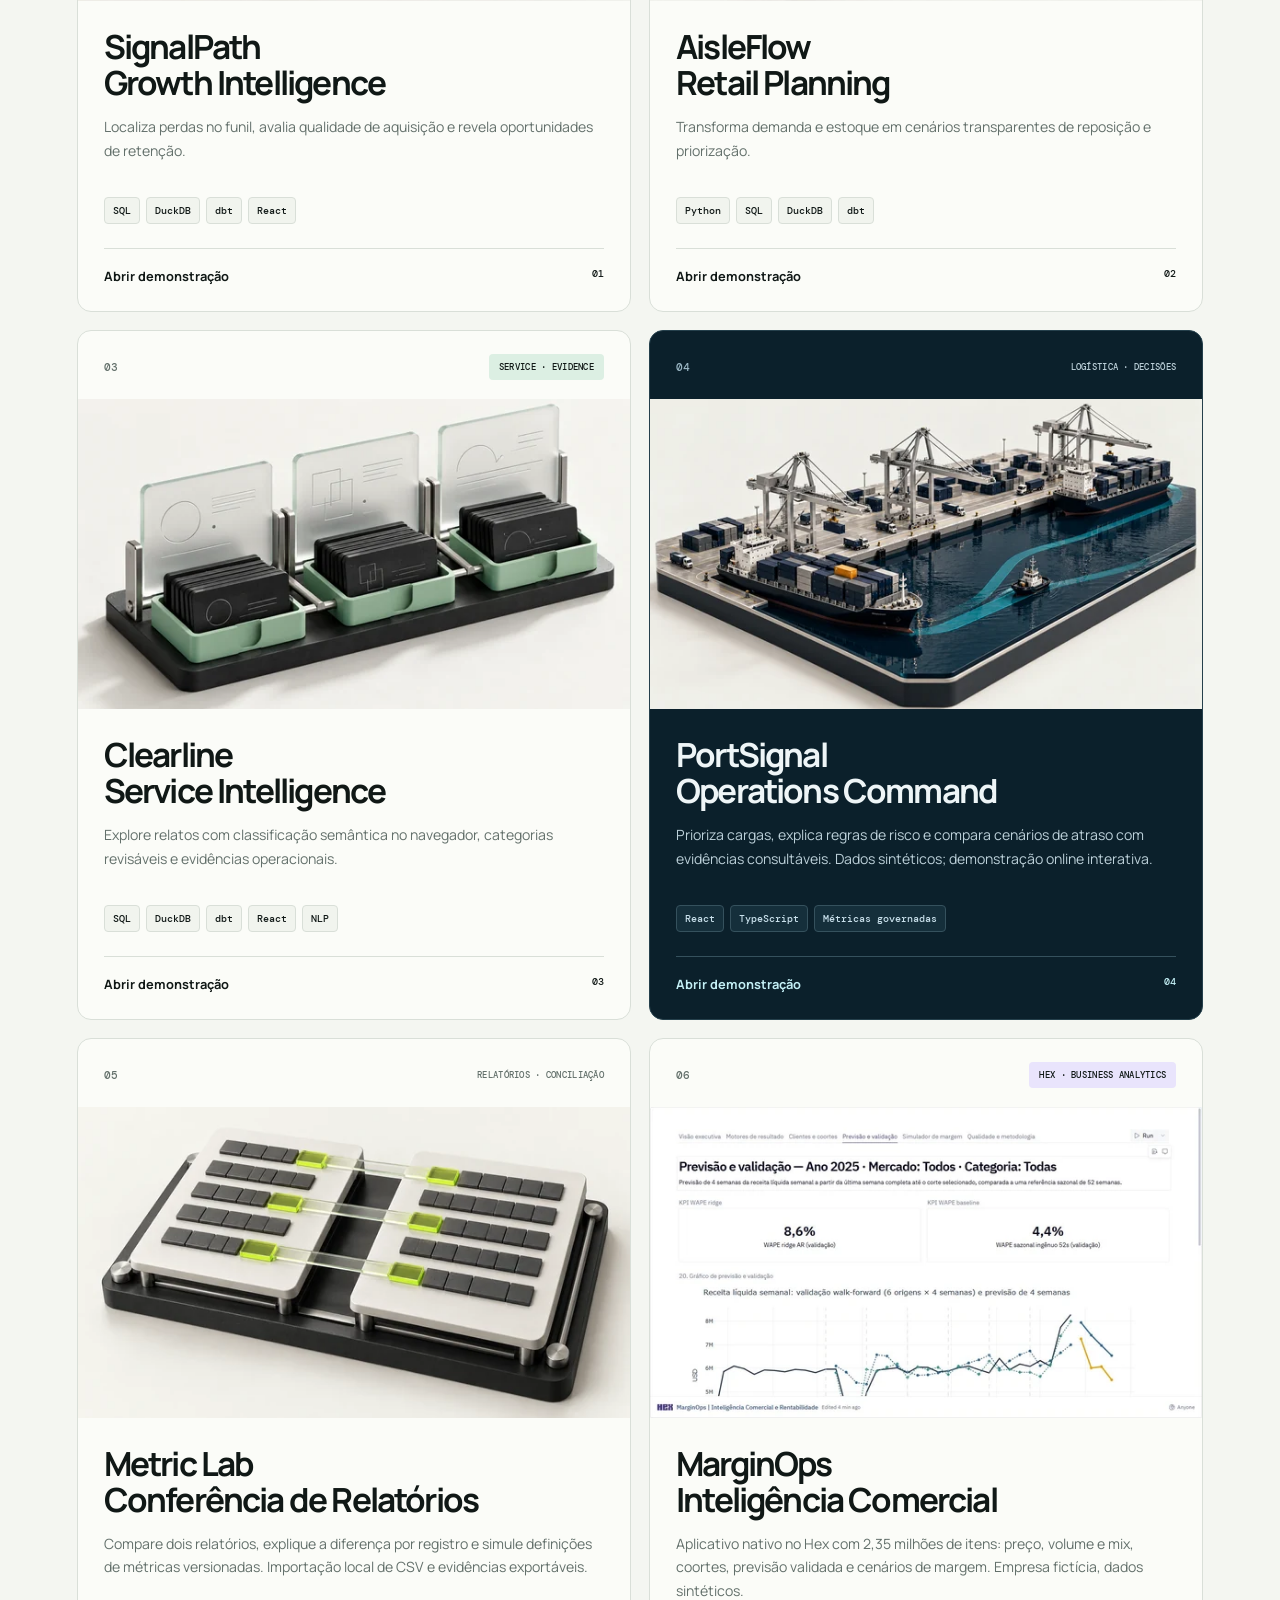
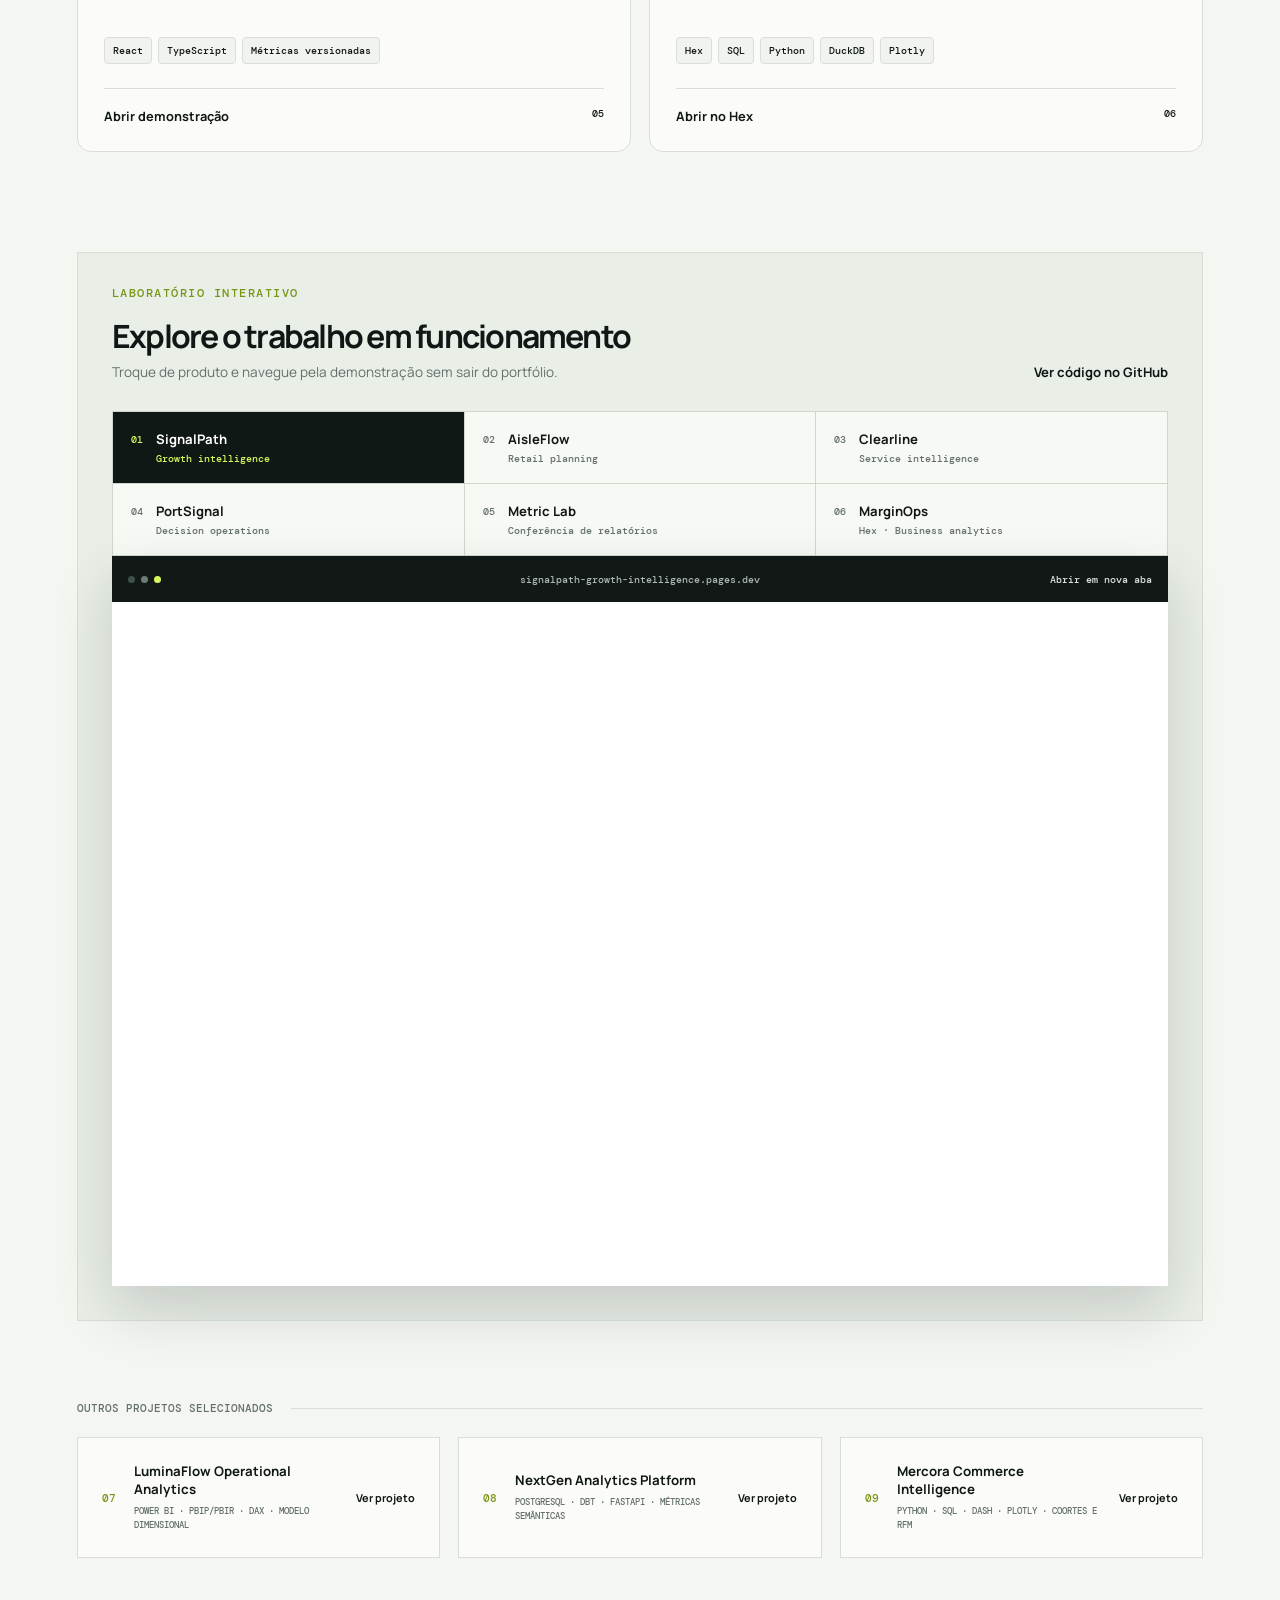
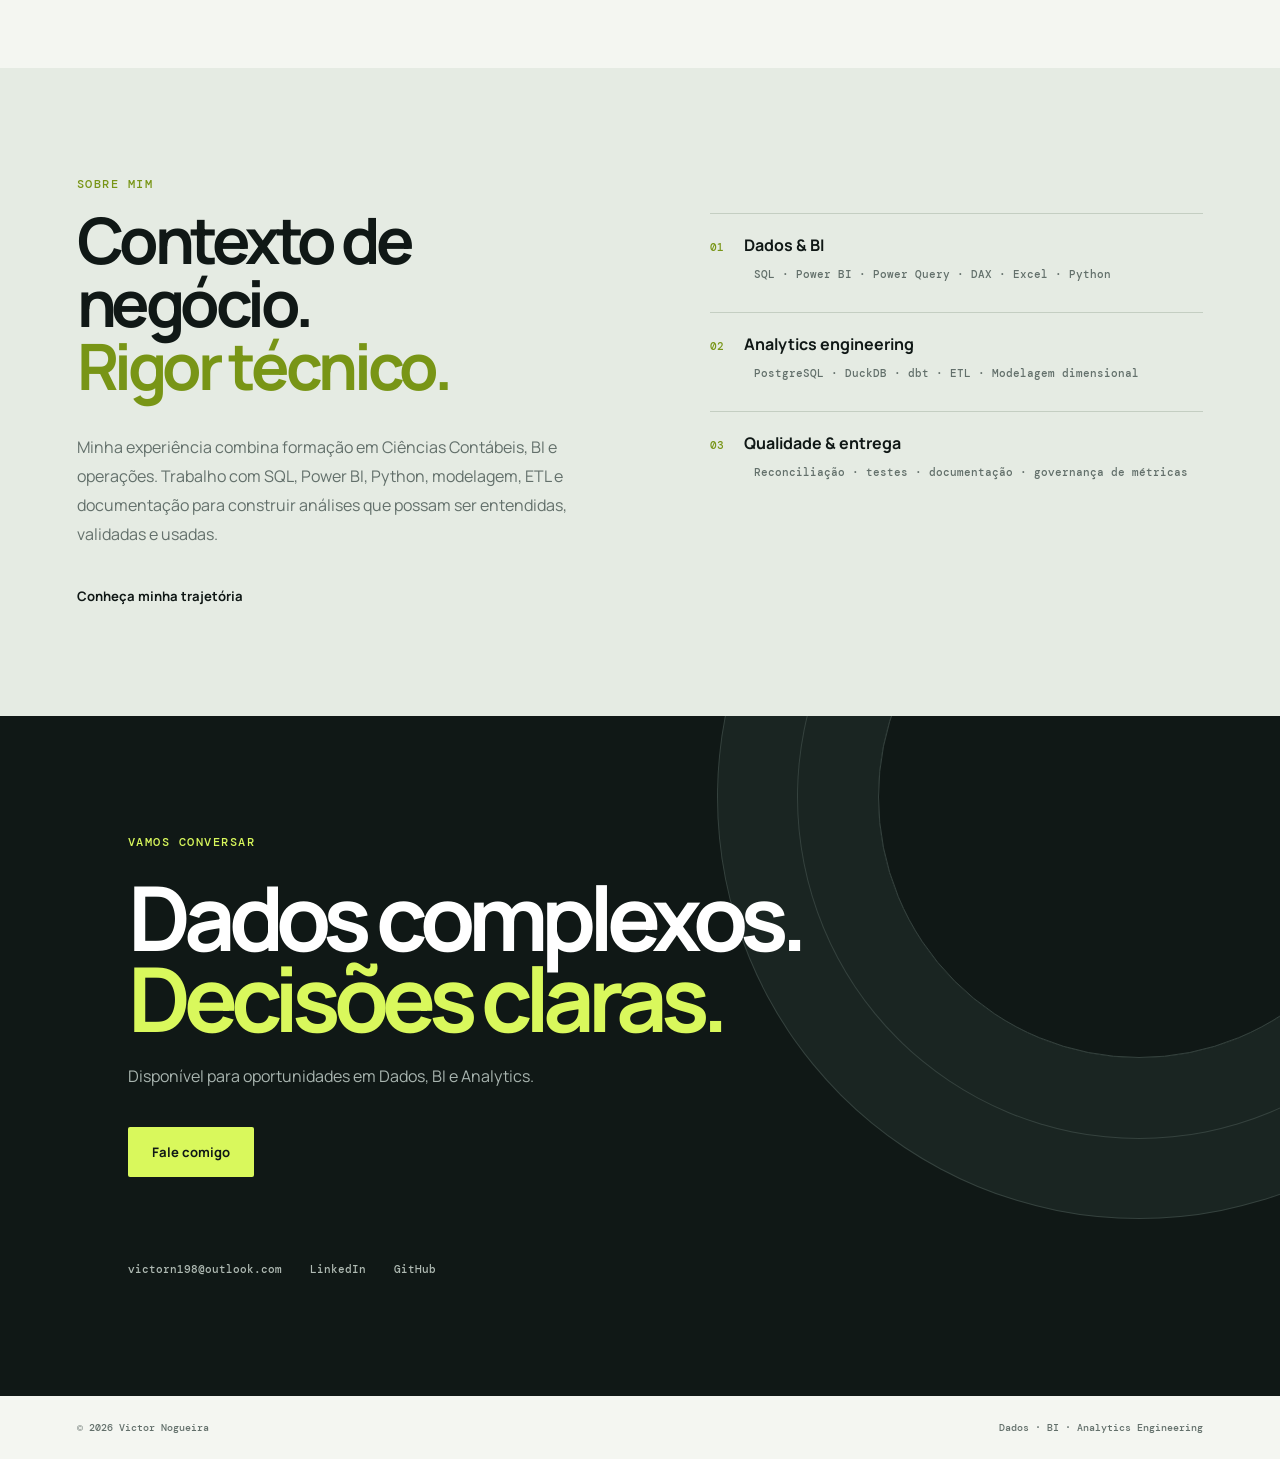
==== commit 1ebc4d55: "Add native Hex MarginOps analytics to portfolio" ====
--- a/index.html
+++ b/index.html
@@ -8,7 +8,7 @@
   <meta property="og:type" content="website"><meta property="og:locale" content="pt_BR"><meta property="og:site_name" content="Victor Nogueira — Portfólio"><meta property="og:title" content="Victor Nogueira — Dados, BI e Analytics Engineering"><meta property="og:description" content="Projetos de dados orientados a decisões, com SQL, Power BI, Python, qualidade e engenharia analítica."><meta property="og:url" content="https://victorn198.github.io/victorn198/"><meta property="og:image" content="https://victorn198.github.io/victorn198/og.png"><meta property="og:image:secure_url" content="https://victorn198.github.io/victorn198/og.png"><meta property="og:image:type" content="image/png"><meta property="og:image:width" content="1740"><meta property="og:image:height" content="907"><meta property="og:image:alt" content="Victor Nogueira — Data, BI e Analytics Engineering">
   <meta name="twitter:card" content="summary_large_image"><meta name="twitter:title" content="Victor Nogueira — Dados, BI e Analytics Engineering"><meta name="twitter:description" content="Projetos de dados orientados a decisões, com SQL, Power BI, Python, qualidade e engenharia analítica."><meta name="twitter:image" content="https://victorn198.github.io/victorn198/og.png">
   <link rel="icon" type="image/svg+xml" href="data:image/svg+xml,%3Csvg xmlns='http://www.w3.org/2000/svg' viewBox='0 0 64 64'%3E%3Crect width='64' height='64' rx='14' fill='%23101816'/%3E%3Cpath d='M14 18l11 28h7l-11-28zm29 0L32 46h7l11-28z' fill='%23d9f85c'/%3E%3C/svg%3E"><link rel="stylesheet" href="styles.css?v=20261031-innovations">
-<link rel="stylesheet" href="visual-refresh.css?v=20261102-editorial"></head>
+<link rel="stylesheet" href="visual-refresh.css?v=20261102-marginops"></head>
 <body>
   <header class="topbar"><a class="brand" href="#top" aria-label="Início"><span>VN</span><i>.</i></a><nav aria-label="Navegação principal"><a href="#projetos">Projetos</a><a href="#laboratorio">Laboratório</a><a href="recrutador/">Para recrutadores</a><a class="lang-link" href="en/" lang="en">EN</a></nav><a class="availability" href="#contato"><span></span>Disponível para oportunidades</a></header>
   <main id="top">
@@ -18,18 +18,18 @@
     </section>
     <section id="projetos" class="section project-section">
       <div class="section-head reveal"><div><div class="eyebrow">TRABALHOS SELECIONADOS</div><h2>Produtos de dados,<br>não apenas dashboards.</h2></div><p>Cada projeto parte de uma decisão real, preserva a granularidade correta e explicita o que os dados podem — e não podem — afirmar.</p></div>
-      <div class="projects featured">
+      <div class="projects featured six-projects">
         <article class="project-card signal-card reveal"><div class="card-top"><span>01</span><span>GROWTH · GA4</span></div><div class="project-visual project-cover"><img src="assets/editorial-v1/signalpath-1200.webp" srcset="assets/editorial-v1/signalpath-600.webp 600w, assets/editorial-v1/signalpath-1200.webp 1200w" sizes="(max-width: 650px) 88vw, 44vw" width="1200" height="675" alt="Canais de aquisição convergindo em uma trilha de dados organizada" loading="lazy" decoding="async"></div><h3>SignalPath<br>Growth Intelligence</h3><p>Localiza perdas no funil, avalia qualidade de aquisição e revela oportunidades de retenção.</p><div class="stack"><span>SQL</span><span>DuckDB</span><span>dbt</span><span>React</span></div><a href="https://signalpath-growth-intelligence.pages.dev/" class="card-link">Abrir demonstração <span>01</span></a></article>
         <article class="project-card aisle-card reveal"><div class="card-top"><span>02</span><span>RETAIL · PLANNING</span></div><div class="project-visual project-cover"><img src="assets/editorial-v1/aisleflow-1200.webp" srcset="assets/editorial-v1/aisleflow-600.webp 600w, assets/editorial-v1/aisleflow-1200.webp 1200w" sizes="(max-width: 650px) 88vw, 44vw" width="1200" height="675" alt="Miniatura de estoque com unidades e divisórias para reposição" loading="lazy" decoding="async"></div><h3>AisleFlow<br>Retail Planning</h3><p>Transforma demanda e estoque em cenários transparentes de reposição e priorização.</p><div class="stack"><span>Python</span><span>SQL</span><span>DuckDB</span><span>dbt</span></div><a href="https://aisleflow-retail-planning.pages.dev/" class="card-link">Abrir demonstração <span>02</span></a></article>
         <article class="project-card clear-card reveal"><div class="card-top"><span>03</span><span>SERVICE · EVIDENCE</span></div><div class="project-visual project-cover"><img src="assets/editorial-v1/clearline-1200.webp" srcset="assets/editorial-v1/clearline-600.webp 600w, assets/editorial-v1/clearline-1200.webp 1200w" sizes="(max-width: 650px) 88vw, 44vw" width="1200" height="675" alt="Relatos organizados em grupos de evidências" loading="lazy" decoding="async"></div><h3>Clearline<br>Service Intelligence</h3><p>Explore relatos com classificação semântica no navegador, categorias revisáveis e evidências operacionais.</p><div class="stack"><span>SQL</span><span>DuckDB</span><span>dbt</span><span>React</span><span>NLP</span></div><a href="https://clearline-semantic-lab.amateei1957.chatgpt.site/?view=semantic&amp;lang=pt" class="card-link">Abrir demonstração <span>03</span></a></article>
-<article class="project-card portsignal-card reveal"><div class="card-top"><span>04</span><span>LOGÍSTICA · DECISÕES</span></div><div class="project-visual project-cover"><img src="assets/editorial-v1/portsignal-1200.webp" srcset="assets/editorial-v1/portsignal-600.webp 600w, assets/editorial-v1/portsignal-1200.webp 1200w" sizes="(max-width: 650px) 88vw, 44vw" width="1200" height="675" alt="Miniatura de porto com contêineres, embarcações e rotas" loading="lazy" decoding="async"></div><h3>PortSignal<br>Operations Command</h3><p>Prioriza cargas, explica regras de risco e compara cenários de atraso com evidências consultáveis. Dados sintéticos; demonstração online interativa.</p><div class="stack"><span>React</span><span>TypeScript</span><span>Métricas governadas</span></div><a href="https://portsignal-decision-operations.amateei1957.chatgpt.site/" class="card-link">Abrir demonstração <span>04</span></a></article><article class="project-card metriclab-card reveal"><div class="card-top"><span>05</span><span>RELATÓRIOS · CONCILIAÇÃO</span></div><div class="project-visual project-cover"><img src="assets/editorial-v1/metriclab-1200.webp" srcset="assets/editorial-v1/metriclab-600.webp 600w, assets/editorial-v1/metriclab-1200.webp 1200w" sizes="(max-width: 650px) 88vw, 44vw" width="1200" height="675" alt="Dois conjuntos de registros conectados para conciliação" loading="lazy" decoding="async"></div><h3>Metric Lab<br>Conferência de Relatórios</h3><p>Compare dois relatórios, explique a diferença por registro e simule definições de métricas versionadas. Importação local de CSV e evidências exportáveis.</p><div class="stack"><span>React</span><span>TypeScript</span><span>Métricas versionadas</span></div><a href="https://metric-lab-conferencia-relatorios.amateei1957.chatgpt.site/" class="card-link">Abrir demonstração <span>05</span></a></article>
+<article class="project-card portsignal-card reveal"><div class="card-top"><span>04</span><span>LOGÍSTICA · DECISÕES</span></div><div class="project-visual project-cover"><img src="assets/editorial-v1/portsignal-1200.webp" srcset="assets/editorial-v1/portsignal-600.webp 600w, assets/editorial-v1/portsignal-1200.webp 1200w" sizes="(max-width: 650px) 88vw, 44vw" width="1200" height="675" alt="Miniatura de porto com contêineres, embarcações e rotas" loading="lazy" decoding="async"></div><h3>PortSignal<br>Operations Command</h3><p>Prioriza cargas, explica regras de risco e compara cenários de atraso com evidências consultáveis. Dados sintéticos; demonstração online interativa.</p><div class="stack"><span>React</span><span>TypeScript</span><span>Métricas governadas</span></div><a href="https://portsignal-decision-operations.amateei1957.chatgpt.site/" class="card-link">Abrir demonstração <span>04</span></a></article><article class="project-card metriclab-card reveal"><div class="card-top"><span>05</span><span>RELATÓRIOS · CONCILIAÇÃO</span></div><div class="project-visual project-cover"><img src="assets/editorial-v1/metriclab-1200.webp" srcset="assets/editorial-v1/metriclab-600.webp 600w, assets/editorial-v1/metriclab-1200.webp 1200w" sizes="(max-width: 650px) 88vw, 44vw" width="1200" height="675" alt="Dois conjuntos de registros conectados para conciliação" loading="lazy" decoding="async"></div><h3>Metric Lab<br>Conferência de Relatórios</h3><p>Compare dois relatórios, explique a diferença por registro e simule definições de métricas versionadas. Importação local de CSV e evidências exportáveis.</p><div class="stack"><span>React</span><span>TypeScript</span><span>Métricas versionadas</span></div><a href="https://metric-lab-conferencia-relatorios.amateei1957.chatgpt.site/" class="card-link">Abrir demonstração <span>05</span></a></article><article class="project-card marginops-card reveal"><div class="card-top"><span>06</span><span>HEX · BUSINESS ANALYTICS</span></div><div class="project-visual project-cover"><img src="assets/marginops/hex-app-1200.webp" srcset="assets/marginops/hex-app-600.webp 600w, assets/marginops/hex-app-1200.webp 1200w" sizes="(max-width: 650px) 88vw, 44vw" width="1200" height="675" alt="Aplicativo MarginOps real em funcionamento no Hex" loading="lazy" decoding="async"></div><h3>MarginOps<br>Inteligência Comercial</h3><p>Aplicativo nativo no Hex com 2,35 milhões de itens: preço, volume e mix, coortes, previsão validada e cenários de margem. Empresa fictícia, dados sintéticos.</p><div class="stack"><span>Hex</span><span>SQL</span><span>Python</span><span>DuckDB</span><span>Plotly</span></div><a href="https://app.hex.tech/019fb7c2-0139-75db-a781-a6d19adf4a2e/app/034qivrUc5i5OGHBvR7b6o/latest" class="card-link">Abrir no Hex <span>06</span></a></article>
       </div>
-      <div id="laboratorio" class="demo-wrap reveal"><div class="demo-head"><div><div class="eyebrow">LABORATÓRIO INTERATIVO</div><h3>Explore o trabalho em funcionamento</h3><p>Troque de produto e navegue pela demonstração sem sair do portfólio.</p></div><a class="text-link" href="https://github.com/victorn198">Ver código no GitHub</a></div><div class="demo-tabs" role="tablist" aria-label="Escolha uma demonstração"><button id="demo-tab-signalpath" data-product="signalpath" aria-controls="demo-panel" tabindex="0" class="active" role="tab" aria-selected="true" data-dashboard="https://signalpath-growth-intelligence.pages.dev/" data-title="Demonstração do SignalPath Growth Intelligence"><span>01</span><strong>SignalPath</strong><small>Growth intelligence</small></button><button id="demo-tab-aisleflow" data-product="aisleflow" aria-controls="demo-panel" tabindex="-1" role="tab" aria-selected="false" data-dashboard="https://aisleflow-retail-planning.pages.dev/" data-title="Demonstração do AisleFlow Retail Planning"><span>02</span><strong>AisleFlow</strong><small>Retail planning</small></button><button id="demo-tab-clearline" data-product="clearline" aria-controls="demo-panel" tabindex="-1" role="tab" aria-selected="false" data-dashboard="https://clearline-semantic-lab.amateei1957.chatgpt.site/?view=semantic&amp;lang=pt" data-title="Demonstração do Clearline Service Intelligence"><span>03</span><strong>Clearline</strong><small>Service intelligence</small></button><button id="demo-tab-portsignal" data-product="portsignal" aria-controls="demo-panel" tabindex="-1" role="tab" aria-selected="false" data-dashboard="https://portsignal-decision-operations.amateei1957.chatgpt.site/" data-title="Demonstração interativa de logística PortSignal"><span>04</span><strong>PortSignal</strong><small>Decision operations</small></button><button id="demo-tab-metriclab" data-product="metriclab" aria-controls="demo-panel" tabindex="-1" role="tab" aria-selected="false" data-dashboard="https://metric-lab-conferencia-relatorios.amateei1957.chatgpt.site/" data-title="Demonstração de conferência de relatórios Metric Lab"><span>05</span><strong>Metric Lab</strong><small>Conferência de relatórios</small></button></div><div class="demo-browser" id="demo-panel" role="tabpanel" aria-labelledby="demo-tab-signalpath"><div class="browser-chrome"><div class="browser-dots"><i></i><i></i><i></i></div><span id="browser-label">signalpath-growth-intelligence.pages.dev</span><a id="open-dashboard" href="https://signalpath-growth-intelligence.pages.dev/" target="_blank" rel="noreferrer">Abrir em nova aba</a></div><div class="frame-loader" aria-hidden="true"><span></span></div><iframe id="dashboard-frame" referrerpolicy="strict-origin-when-cross-origin" title="Demonstração do SignalPath Growth Intelligence" src="https://signalpath-growth-intelligence.pages.dev/" loading="lazy"></iframe></div></div>
-      <div class="older-head"><span>OUTROS PROJETOS SELECIONADOS</span><span></span></div><div class="projects secondary"><a class="mini-card reveal" href="https://github.com/victorn198/luminaflow-operational-analytics"><span>06</span><span><strong>LuminaFlow Operational Analytics</strong><small>POWER BI · PBIP/PBIR · DAX · MODELO DIMENSIONAL</small></span><b>Ver projeto</b></a><a class="mini-card reveal" href="https://github.com/victorn198/nextgen-analytics-platform"><span>07</span><span><strong>NextGen Analytics Platform</strong><small>POSTGRESQL · DBT · FASTAPI · MÉTRICAS SEMÂNTICAS</small></span><b>Ver projeto</b></a><a class="mini-card reveal" href="https://github.com/victorn198/mercora-commerce-intelligence"><span>08</span><span><strong>Mercora Commerce Intelligence</strong><small>PYTHON · SQL · DASH · PLOTLY · COORTES E RFM</small></span><b>Ver projeto</b></a></div>
+      <div id="laboratorio" class="demo-wrap reveal"><div class="demo-head"><div><div class="eyebrow">LABORATÓRIO INTERATIVO</div><h3>Explore o trabalho em funcionamento</h3><p>Troque de produto e navegue pela demonstração sem sair do portfólio.</p></div><a class="text-link" href="https://github.com/victorn198">Ver código no GitHub</a></div><div class="demo-tabs" role="tablist" aria-label="Escolha uma demonstração"><button id="demo-tab-signalpath" data-product="signalpath" aria-controls="demo-panel" tabindex="0" class="active" role="tab" aria-selected="true" data-dashboard="https://signalpath-growth-intelligence.pages.dev/" data-title="Demonstração do SignalPath Growth Intelligence"><span>01</span><strong>SignalPath</strong><small>Growth intelligence</small></button><button id="demo-tab-aisleflow" data-product="aisleflow" aria-controls="demo-panel" tabindex="-1" role="tab" aria-selected="false" data-dashboard="https://aisleflow-retail-planning.pages.dev/" data-title="Demonstração do AisleFlow Retail Planning"><span>02</span><strong>AisleFlow</strong><small>Retail planning</small></button><button id="demo-tab-clearline" data-product="clearline" aria-controls="demo-panel" tabindex="-1" role="tab" aria-selected="false" data-dashboard="https://clearline-semantic-lab.amateei1957.chatgpt.site/?view=semantic&amp;lang=pt" data-title="Demonstração do Clearline Service Intelligence"><span>03</span><strong>Clearline</strong><small>Service intelligence</small></button><button id="demo-tab-portsignal" data-product="portsignal" aria-controls="demo-panel" tabindex="-1" role="tab" aria-selected="false" data-dashboard="https://portsignal-decision-operations.amateei1957.chatgpt.site/" data-title="Demonstração interativa de logística PortSignal"><span>04</span><strong>PortSignal</strong><small>Decision operations</small></button><button id="demo-tab-metriclab" data-product="metriclab" aria-controls="demo-panel" tabindex="-1" role="tab" aria-selected="false" data-dashboard="https://metric-lab-conferencia-relatorios.amateei1957.chatgpt.site/" data-title="Demonstração de conferência de relatórios Metric Lab"><span>05</span><strong>Metric Lab</strong><small>Conferência de relatórios</small></button><button id="demo-tab-marginops" data-product="marginops" aria-controls="demo-panel" tabindex="-1" role="tab" aria-selected="false" data-dashboard="https://app.hex.tech/019fb7c2-0139-75db-a781-a6d19adf4a2e/app/034qivrUc5i5OGHBvR7b6o/latest?embedded=true" data-open="https://app.hex.tech/019fb7c2-0139-75db-a781-a6d19adf4a2e/app/034qivrUc5i5OGHBvR7b6o/latest" data-title="Análise empresarial MarginOps no Hex"><span>06</span><strong>MarginOps</strong><small>Hex · Business analytics</small></button></div><div class="demo-browser" id="demo-panel" role="tabpanel" aria-labelledby="demo-tab-signalpath"><div class="browser-chrome"><div class="browser-dots"><i></i><i></i><i></i></div><span id="browser-label">signalpath-growth-intelligence.pages.dev</span><a id="open-dashboard" href="https://signalpath-growth-intelligence.pages.dev/" target="_blank" rel="noreferrer">Abrir em nova aba</a></div><div class="frame-loader" aria-hidden="true"><span></span></div><iframe id="dashboard-frame" referrerpolicy="strict-origin-when-cross-origin" title="Demonstração do SignalPath Growth Intelligence" src="https://signalpath-growth-intelligence.pages.dev/" loading="lazy"></iframe></div></div>
+      <div class="older-head"><span>OUTROS PROJETOS SELECIONADOS</span><span></span></div><div class="projects secondary"><a class="mini-card reveal" href="https://github.com/victorn198/luminaflow-operational-analytics"><span>07</span><span><strong>LuminaFlow Operational Analytics</strong><small>POWER BI · PBIP/PBIR · DAX · MODELO DIMENSIONAL</small></span><b>Ver projeto</b></a><a class="mini-card reveal" href="https://github.com/victorn198/nextgen-analytics-platform"><span>08</span><span><strong>NextGen Analytics Platform</strong><small>POSTGRESQL · DBT · FASTAPI · MÉTRICAS SEMÂNTICAS</small></span><b>Ver projeto</b></a><a class="mini-card reveal" href="https://github.com/victorn198/mercora-commerce-intelligence"><span>09</span><span><strong>Mercora Commerce Intelligence</strong><small>PYTHON · SQL · DASH · PLOTLY · COORTES E RFM</small></span><b>Ver projeto</b></a></div>
     </section>
     <section id="sobre" class="about section"><div class="about-copy reveal"><div class="eyebrow">SOBRE MIM</div><h2>Contexto de negócio.<br><em>Rigor técnico.</em></h2><p>Minha experiência combina formação em Ciências Contábeis, BI e operações. Trabalho com SQL, Power BI, Python, modelagem, ETL e documentação para construir análises que possam ser entendidas, validadas e usadas.</p><a class="text-link" href="https://github.com/victorn198/victorn198/blob/main/README.md">Conheça minha trajetória</a></div><div class="skills reveal"><div><span>01</span><strong>Dados & BI</strong><p>SQL · Power BI · Power Query · DAX · Excel · Python</p></div><div><span>02</span><strong>Analytics engineering</strong><p>PostgreSQL · DuckDB · dbt · ETL · Modelagem dimensional</p></div><div><span>03</span><strong>Qualidade & entrega</strong><p>Reconciliação · testes · documentação · governança de métricas</p></div></div></section>
     <section id="contato" class="contact"><div class="contact-inner reveal"><div class="eyebrow">VAMOS CONVERSAR</div><h2>Dados complexos.<br><em>Decisões claras.</em></h2><p>Disponível para oportunidades em Dados, BI e Analytics.</p><a class="button light" href="mailto:victorn198@outlook.com?subject=Vamos conversar sobre dados">Fale comigo</a><div class="contact-links"><a href="mailto:victorn198@outlook.com">victorn198@outlook.com</a><a href="https://www.linkedin.com/in/victor-nogueira-52260b370/">LinkedIn</a><a href="https://github.com/victorn198">GitHub</a></div></div></section>
   </main>
   <footer><span>© 2026 Victor Nogueira</span><span>Dados · BI · Analytics Engineering</span></footer>
-  <script src="portfolio.js" defer></script>
+  <script src="portfolio.js?v=20261102-marginops" defer></script>
 </body></html>
--- a/visual-refresh.css
+++ b/visual-refresh.css
@@ -141,3 +141,16 @@
   .project-card, .project-cover img { transition: none; }
   .project-card:hover, .project-card:hover .project-cover img { transform: none; }
 }
+
+/* Six native demos: preserve balanced project cards and tab navigation. */
+.six-projects .metriclab-card { display: flex; grid-column: auto; padding: 0 0 26px; min-height: 0; }
+.six-projects .metriclab-card .card-top { margin-top: 22px; }
+.six-projects .metriclab-card .project-cover { height: auto; min-height: 0; margin: 18px 0 28px; aspect-ratio: 16 / 9; border-radius: 0; }
+.six-projects .metriclab-card .project-cover img { object-fit: cover; }
+.six-projects .metriclab-card h3 { margin-top: 0; }
+.six-projects .metriclab-card .stack { align-self: stretch; }
+.marginops-card .card-top span:last-child { background: #e9e4fc; padding: 7px 10px; border-radius: 4px; }
+.marginops-card .project-cover { background: white; }
+.demo-tabs { grid-template-columns: repeat(3, minmax(0, 1fr)); }
+.demo-tabs button:last-child { grid-column: auto; }
+@media (max-width: 600px) { .demo-tabs { grid-template-columns: repeat(2, minmax(0, 1fr)); } }
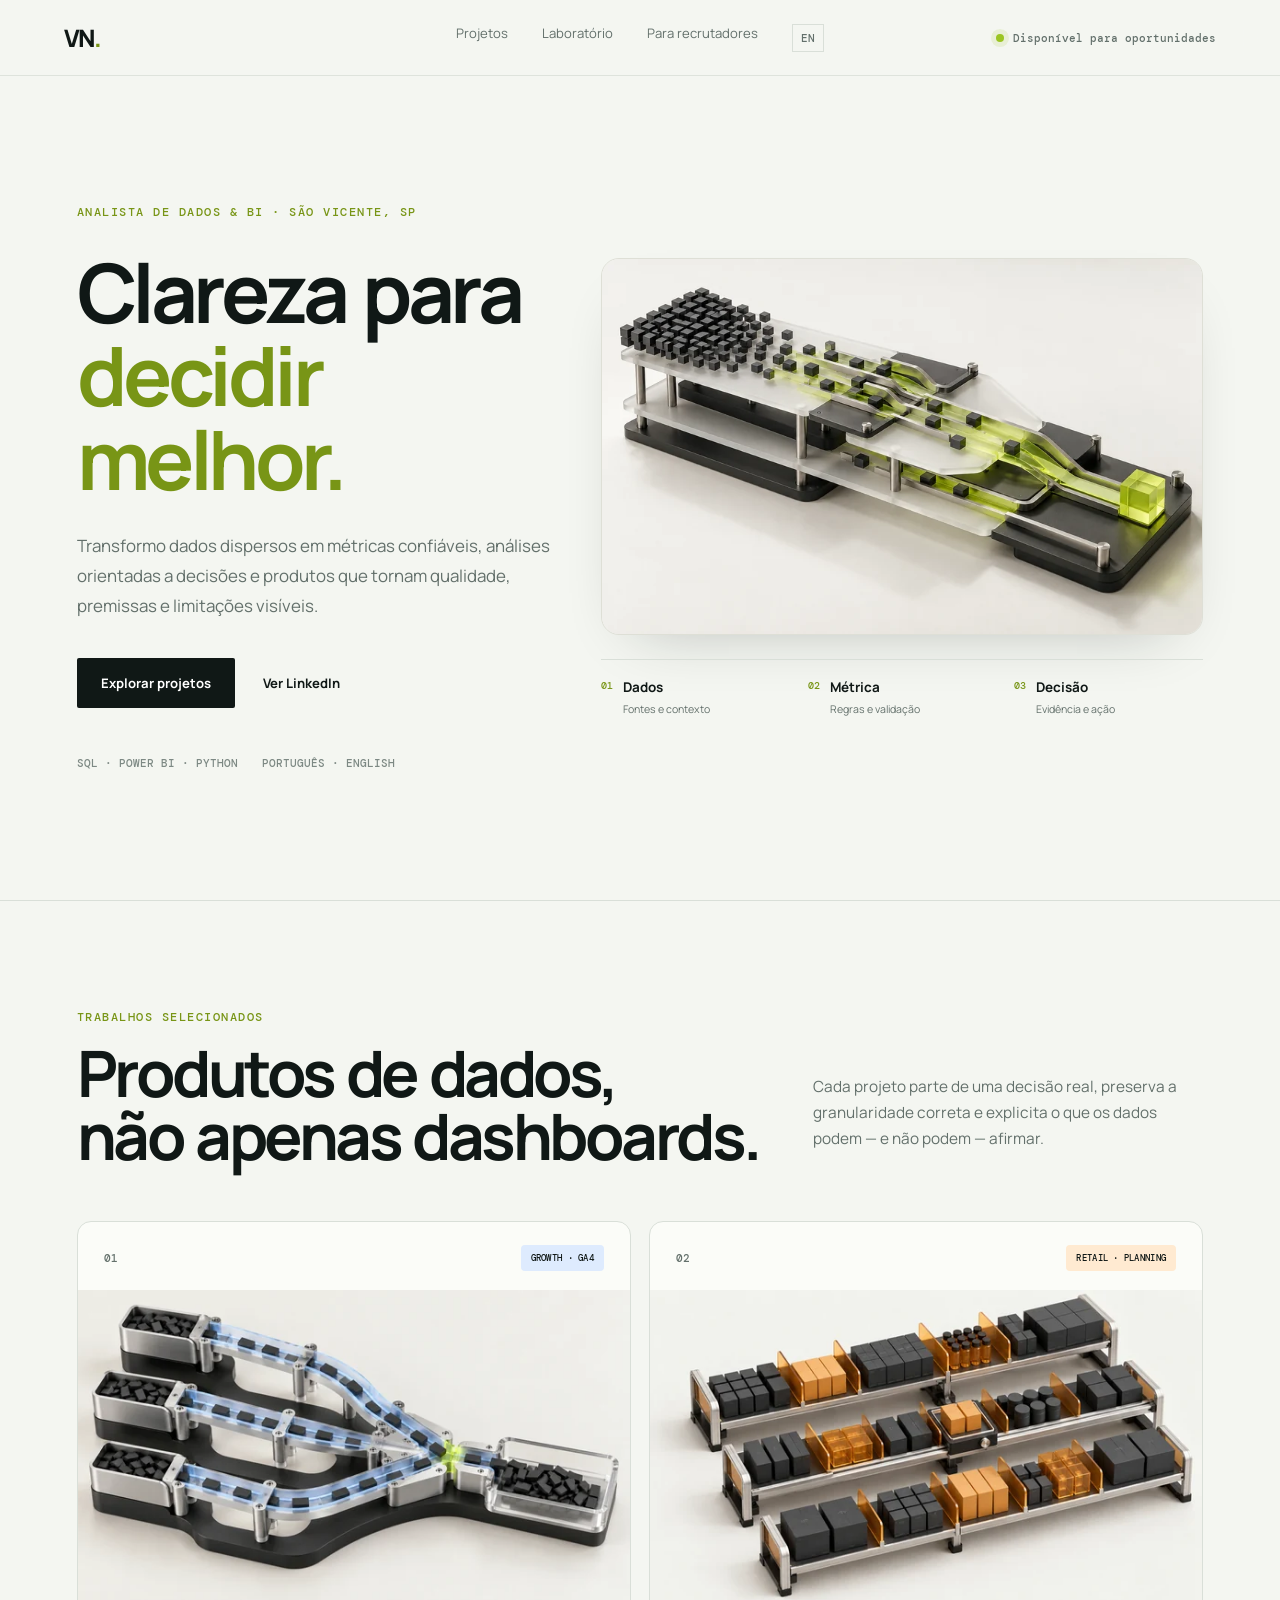
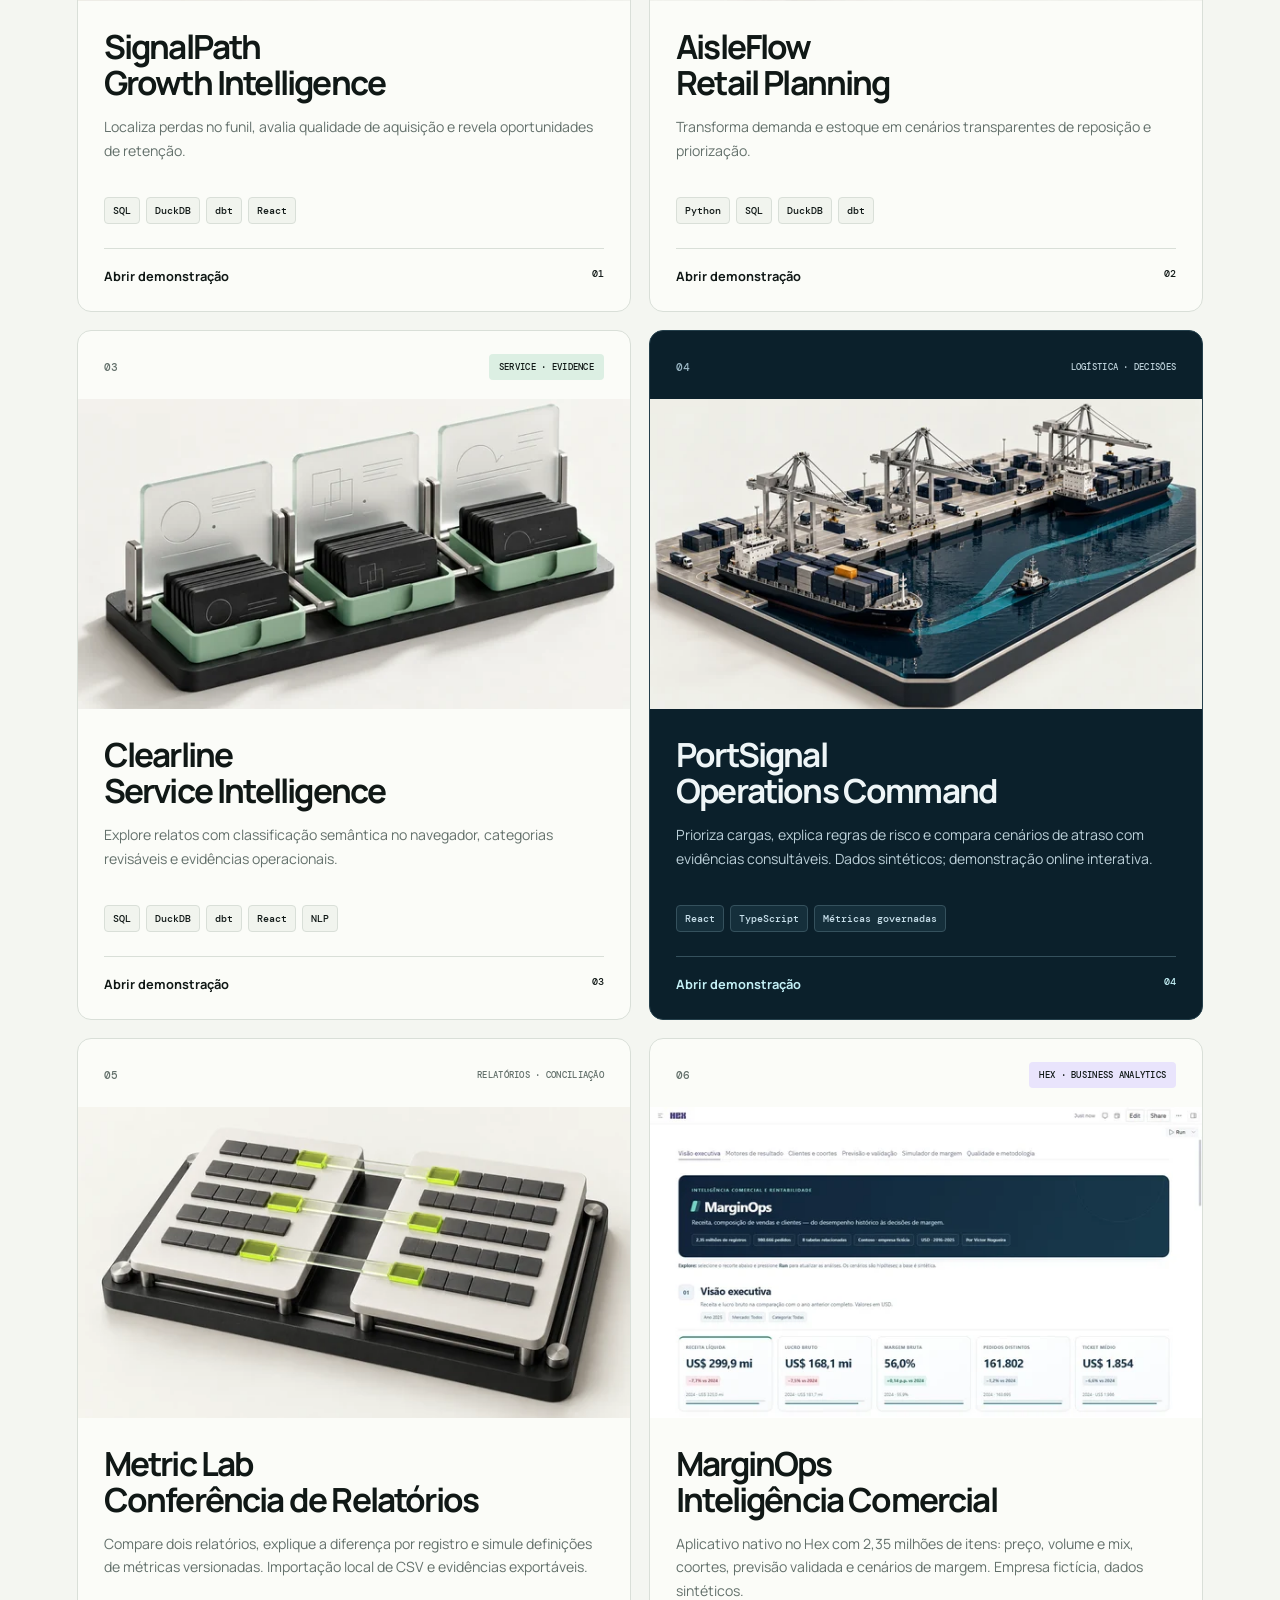
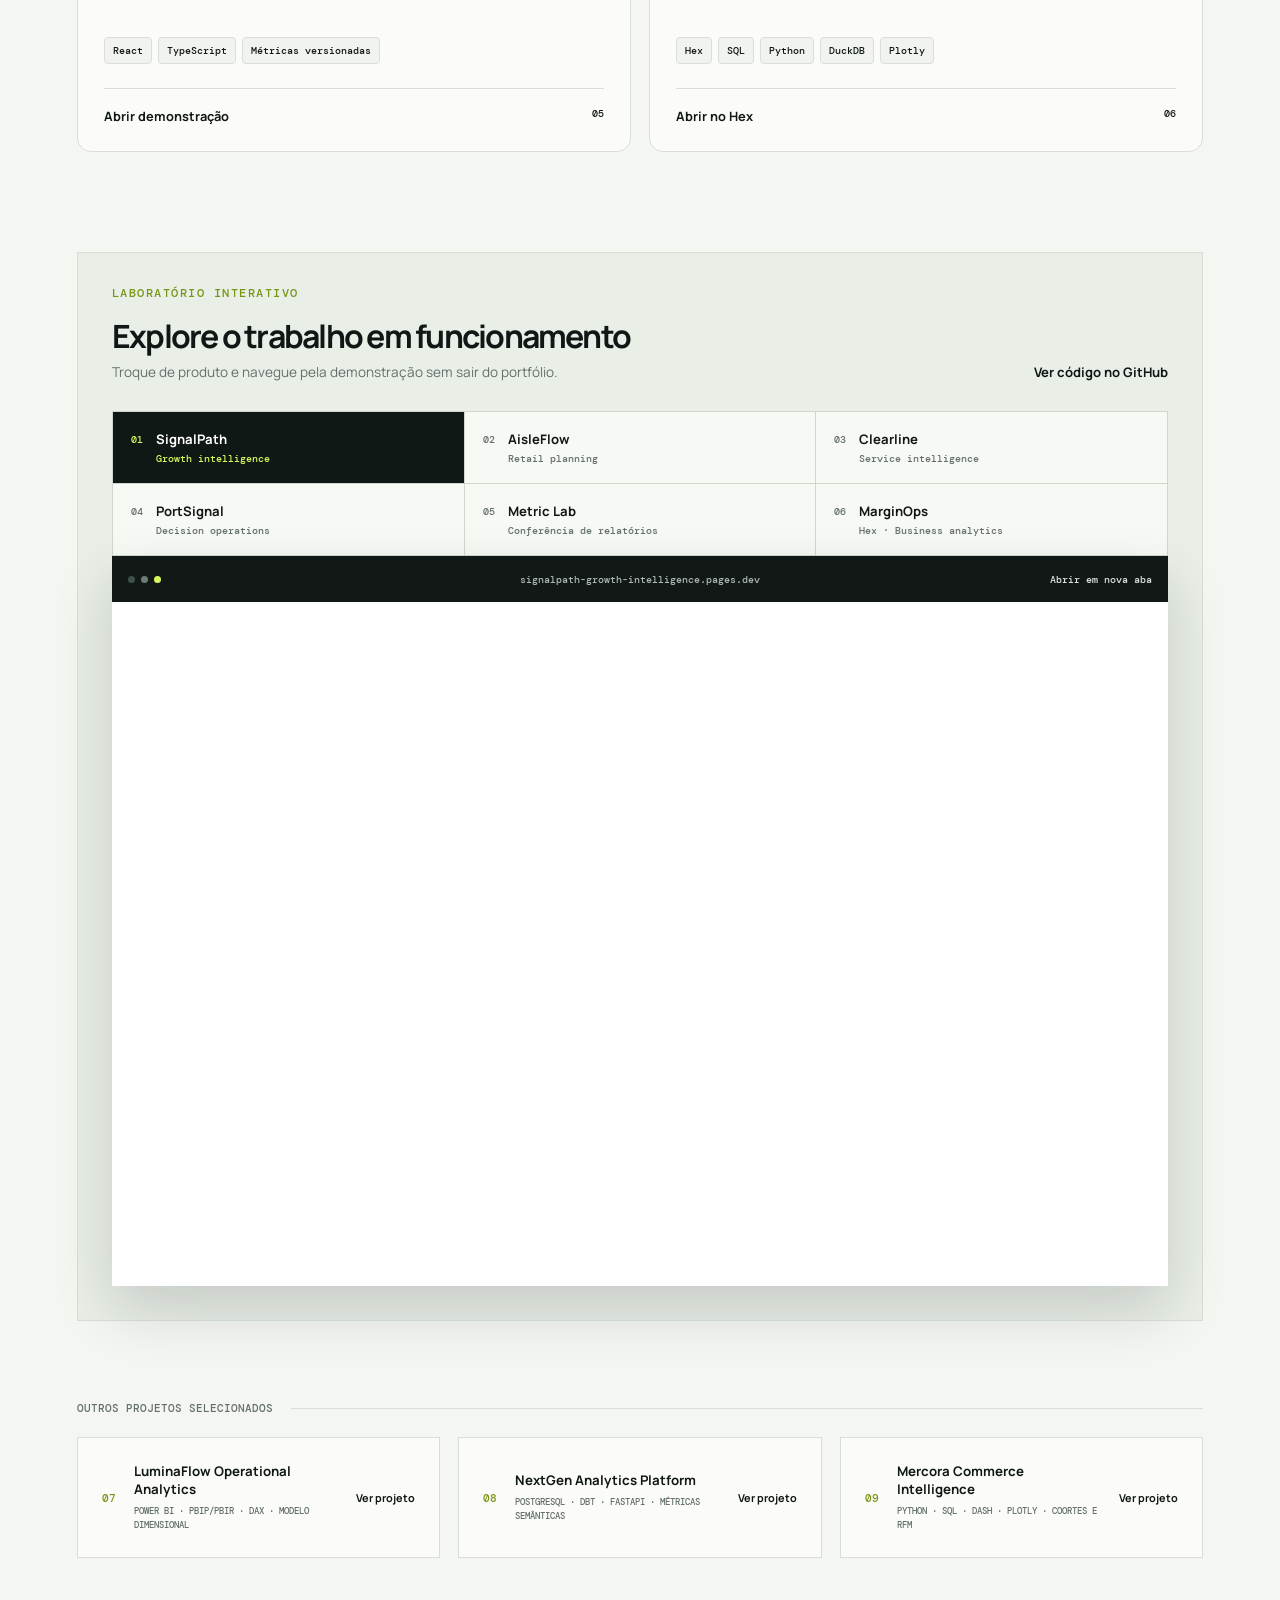
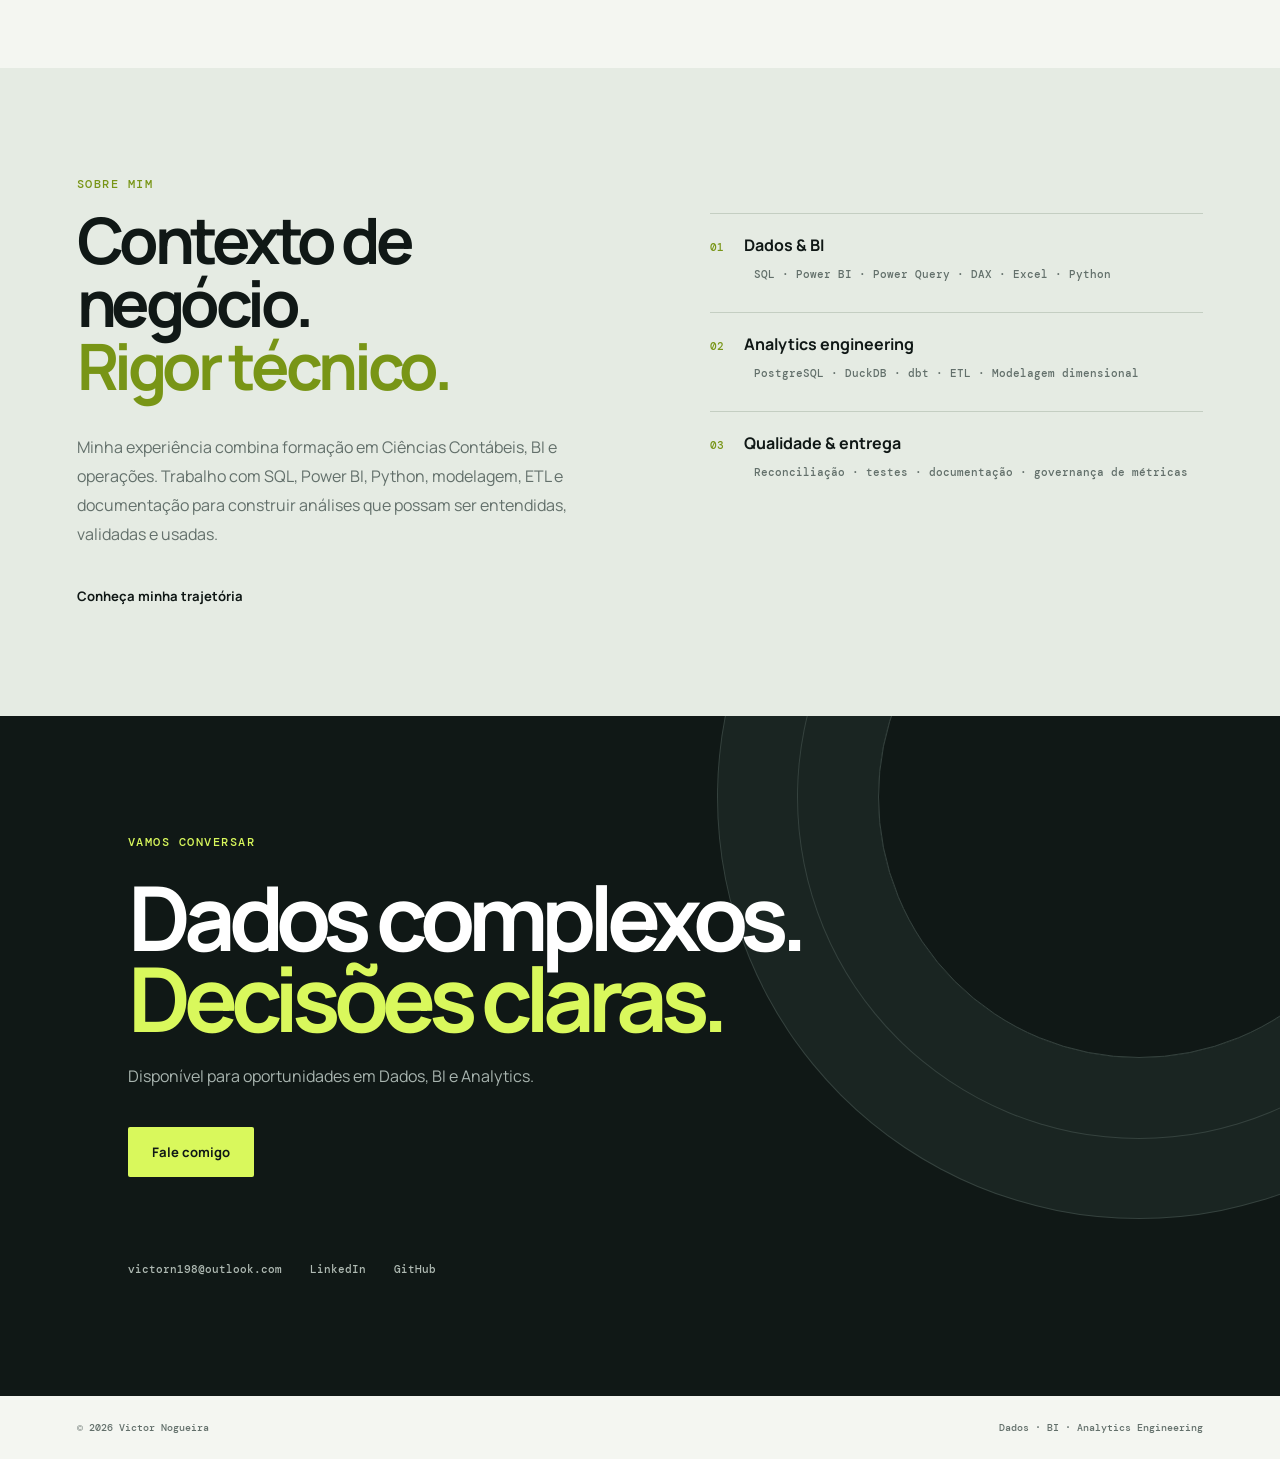
==== commit 000c84ab: "Refresh MarginOps portfolio previews with native Hex redesign" ====
--- a/index.html
+++ b/index.html
@@ -22,7 +22,7 @@
         <article class="project-card signal-card reveal"><div class="card-top"><span>01</span><span>GROWTH · GA4</span></div><div class="project-visual project-cover"><img src="assets/editorial-v1/signalpath-1200.webp" srcset="assets/editorial-v1/signalpath-600.webp 600w, assets/editorial-v1/signalpath-1200.webp 1200w" sizes="(max-width: 650px) 88vw, 44vw" width="1200" height="675" alt="Canais de aquisição convergindo em uma trilha de dados organizada" loading="lazy" decoding="async"></div><h3>SignalPath<br>Growth Intelligence</h3><p>Localiza perdas no funil, avalia qualidade de aquisição e revela oportunidades de retenção.</p><div class="stack"><span>SQL</span><span>DuckDB</span><span>dbt</span><span>React</span></div><a href="https://signalpath-growth-intelligence.pages.dev/" class="card-link">Abrir demonstração <span>01</span></a></article>
         <article class="project-card aisle-card reveal"><div class="card-top"><span>02</span><span>RETAIL · PLANNING</span></div><div class="project-visual project-cover"><img src="assets/editorial-v1/aisleflow-1200.webp" srcset="assets/editorial-v1/aisleflow-600.webp 600w, assets/editorial-v1/aisleflow-1200.webp 1200w" sizes="(max-width: 650px) 88vw, 44vw" width="1200" height="675" alt="Miniatura de estoque com unidades e divisórias para reposição" loading="lazy" decoding="async"></div><h3>AisleFlow<br>Retail Planning</h3><p>Transforma demanda e estoque em cenários transparentes de reposição e priorização.</p><div class="stack"><span>Python</span><span>SQL</span><span>DuckDB</span><span>dbt</span></div><a href="https://aisleflow-retail-planning.pages.dev/" class="card-link">Abrir demonstração <span>02</span></a></article>
         <article class="project-card clear-card reveal"><div class="card-top"><span>03</span><span>SERVICE · EVIDENCE</span></div><div class="project-visual project-cover"><img src="assets/editorial-v1/clearline-1200.webp" srcset="assets/editorial-v1/clearline-600.webp 600w, assets/editorial-v1/clearline-1200.webp 1200w" sizes="(max-width: 650px) 88vw, 44vw" width="1200" height="675" alt="Relatos organizados em grupos de evidências" loading="lazy" decoding="async"></div><h3>Clearline<br>Service Intelligence</h3><p>Explore relatos com classificação semântica no navegador, categorias revisáveis e evidências operacionais.</p><div class="stack"><span>SQL</span><span>DuckDB</span><span>dbt</span><span>React</span><span>NLP</span></div><a href="https://clearline-semantic-lab.amateei1957.chatgpt.site/?view=semantic&amp;lang=pt" class="card-link">Abrir demonstração <span>03</span></a></article>
-<article class="project-card portsignal-card reveal"><div class="card-top"><span>04</span><span>LOGÍSTICA · DECISÕES</span></div><div class="project-visual project-cover"><img src="assets/editorial-v1/portsignal-1200.webp" srcset="assets/editorial-v1/portsignal-600.webp 600w, assets/editorial-v1/portsignal-1200.webp 1200w" sizes="(max-width: 650px) 88vw, 44vw" width="1200" height="675" alt="Miniatura de porto com contêineres, embarcações e rotas" loading="lazy" decoding="async"></div><h3>PortSignal<br>Operations Command</h3><p>Prioriza cargas, explica regras de risco e compara cenários de atraso com evidências consultáveis. Dados sintéticos; demonstração online interativa.</p><div class="stack"><span>React</span><span>TypeScript</span><span>Métricas governadas</span></div><a href="https://portsignal-decision-operations.amateei1957.chatgpt.site/" class="card-link">Abrir demonstração <span>04</span></a></article><article class="project-card metriclab-card reveal"><div class="card-top"><span>05</span><span>RELATÓRIOS · CONCILIAÇÃO</span></div><div class="project-visual project-cover"><img src="assets/editorial-v1/metriclab-1200.webp" srcset="assets/editorial-v1/metriclab-600.webp 600w, assets/editorial-v1/metriclab-1200.webp 1200w" sizes="(max-width: 650px) 88vw, 44vw" width="1200" height="675" alt="Dois conjuntos de registros conectados para conciliação" loading="lazy" decoding="async"></div><h3>Metric Lab<br>Conferência de Relatórios</h3><p>Compare dois relatórios, explique a diferença por registro e simule definições de métricas versionadas. Importação local de CSV e evidências exportáveis.</p><div class="stack"><span>React</span><span>TypeScript</span><span>Métricas versionadas</span></div><a href="https://metric-lab-conferencia-relatorios.amateei1957.chatgpt.site/" class="card-link">Abrir demonstração <span>05</span></a></article><article class="project-card marginops-card reveal"><div class="card-top"><span>06</span><span>HEX · BUSINESS ANALYTICS</span></div><div class="project-visual project-cover"><img src="assets/marginops/hex-app-1200.webp" srcset="assets/marginops/hex-app-600.webp 600w, assets/marginops/hex-app-1200.webp 1200w" sizes="(max-width: 650px) 88vw, 44vw" width="1200" height="675" alt="Aplicativo MarginOps real em funcionamento no Hex" loading="lazy" decoding="async"></div><h3>MarginOps<br>Inteligência Comercial</h3><p>Aplicativo nativo no Hex com 2,35 milhões de itens: preço, volume e mix, coortes, previsão validada e cenários de margem. Empresa fictícia, dados sintéticos.</p><div class="stack"><span>Hex</span><span>SQL</span><span>Python</span><span>DuckDB</span><span>Plotly</span></div><a href="https://app.hex.tech/019fb7c2-0139-75db-a781-a6d19adf4a2e/app/034qivrUc5i5OGHBvR7b6o/latest" class="card-link">Abrir no Hex <span>06</span></a></article>
+<article class="project-card portsignal-card reveal"><div class="card-top"><span>04</span><span>LOGÍSTICA · DECISÕES</span></div><div class="project-visual project-cover"><img src="assets/editorial-v1/portsignal-1200.webp" srcset="assets/editorial-v1/portsignal-600.webp 600w, assets/editorial-v1/portsignal-1200.webp 1200w" sizes="(max-width: 650px) 88vw, 44vw" width="1200" height="675" alt="Miniatura de porto com contêineres, embarcações e rotas" loading="lazy" decoding="async"></div><h3>PortSignal<br>Operations Command</h3><p>Prioriza cargas, explica regras de risco e compara cenários de atraso com evidências consultáveis. Dados sintéticos; demonstração online interativa.</p><div class="stack"><span>React</span><span>TypeScript</span><span>Métricas governadas</span></div><a href="https://portsignal-decision-operations.amateei1957.chatgpt.site/" class="card-link">Abrir demonstração <span>04</span></a></article><article class="project-card metriclab-card reveal"><div class="card-top"><span>05</span><span>RELATÓRIOS · CONCILIAÇÃO</span></div><div class="project-visual project-cover"><img src="assets/editorial-v1/metriclab-1200.webp" srcset="assets/editorial-v1/metriclab-600.webp 600w, assets/editorial-v1/metriclab-1200.webp 1200w" sizes="(max-width: 650px) 88vw, 44vw" width="1200" height="675" alt="Dois conjuntos de registros conectados para conciliação" loading="lazy" decoding="async"></div><h3>Metric Lab<br>Conferência de Relatórios</h3><p>Compare dois relatórios, explique a diferença por registro e simule definições de métricas versionadas. Importação local de CSV e evidências exportáveis.</p><div class="stack"><span>React</span><span>TypeScript</span><span>Métricas versionadas</span></div><a href="https://metric-lab-conferencia-relatorios.amateei1957.chatgpt.site/" class="card-link">Abrir demonstração <span>05</span></a></article><article class="project-card marginops-card reveal"><div class="card-top"><span>06</span><span>HEX · BUSINESS ANALYTICS</span></div><div class="project-visual project-cover"><img src="assets/marginops/hex-app-1200.webp?v=20261102-design2" srcset="assets/marginops/hex-app-600.webp?v=20261102-design2 600w, assets/marginops/hex-app-1200.webp?v=20261102-design2 1200w" sizes="(max-width: 650px) 88vw, 44vw" width="1200" height="675" alt="Aplicativo MarginOps real em funcionamento no Hex" loading="lazy" decoding="async"></div><h3>MarginOps<br>Inteligência Comercial</h3><p>Aplicativo nativo no Hex com 2,35 milhões de itens: preço, volume e mix, coortes, previsão validada e cenários de margem. Empresa fictícia, dados sintéticos.</p><div class="stack"><span>Hex</span><span>SQL</span><span>Python</span><span>DuckDB</span><span>Plotly</span></div><a href="https://app.hex.tech/019fb7c2-0139-75db-a781-a6d19adf4a2e/app/034qivrUc5i5OGHBvR7b6o/latest" class="card-link">Abrir no Hex <span>06</span></a></article>
       </div>
       <div id="laboratorio" class="demo-wrap reveal"><div class="demo-head"><div><div class="eyebrow">LABORATÓRIO INTERATIVO</div><h3>Explore o trabalho em funcionamento</h3><p>Troque de produto e navegue pela demonstração sem sair do portfólio.</p></div><a class="text-link" href="https://github.com/victorn198">Ver código no GitHub</a></div><div class="demo-tabs" role="tablist" aria-label="Escolha uma demonstração"><button id="demo-tab-signalpath" data-product="signalpath" aria-controls="demo-panel" tabindex="0" class="active" role="tab" aria-selected="true" data-dashboard="https://signalpath-growth-intelligence.pages.dev/" data-title="Demonstração do SignalPath Growth Intelligence"><span>01</span><strong>SignalPath</strong><small>Growth intelligence</small></button><button id="demo-tab-aisleflow" data-product="aisleflow" aria-controls="demo-panel" tabindex="-1" role="tab" aria-selected="false" data-dashboard="https://aisleflow-retail-planning.pages.dev/" data-title="Demonstração do AisleFlow Retail Planning"><span>02</span><strong>AisleFlow</strong><small>Retail planning</small></button><button id="demo-tab-clearline" data-product="clearline" aria-controls="demo-panel" tabindex="-1" role="tab" aria-selected="false" data-dashboard="https://clearline-semantic-lab.amateei1957.chatgpt.site/?view=semantic&amp;lang=pt" data-title="Demonstração do Clearline Service Intelligence"><span>03</span><strong>Clearline</strong><small>Service intelligence</small></button><button id="demo-tab-portsignal" data-product="portsignal" aria-controls="demo-panel" tabindex="-1" role="tab" aria-selected="false" data-dashboard="https://portsignal-decision-operations.amateei1957.chatgpt.site/" data-title="Demonstração interativa de logística PortSignal"><span>04</span><strong>PortSignal</strong><small>Decision operations</small></button><button id="demo-tab-metriclab" data-product="metriclab" aria-controls="demo-panel" tabindex="-1" role="tab" aria-selected="false" data-dashboard="https://metric-lab-conferencia-relatorios.amateei1957.chatgpt.site/" data-title="Demonstração de conferência de relatórios Metric Lab"><span>05</span><strong>Metric Lab</strong><small>Conferência de relatórios</small></button><button id="demo-tab-marginops" data-product="marginops" aria-controls="demo-panel" tabindex="-1" role="tab" aria-selected="false" data-dashboard="https://app.hex.tech/019fb7c2-0139-75db-a781-a6d19adf4a2e/app/034qivrUc5i5OGHBvR7b6o/latest?embedded=true" data-open="https://app.hex.tech/019fb7c2-0139-75db-a781-a6d19adf4a2e/app/034qivrUc5i5OGHBvR7b6o/latest" data-title="Análise empresarial MarginOps no Hex"><span>06</span><strong>MarginOps</strong><small>Hex · Business analytics</small></button></div><div class="demo-browser" id="demo-panel" role="tabpanel" aria-labelledby="demo-tab-signalpath"><div class="browser-chrome"><div class="browser-dots"><i></i><i></i><i></i></div><span id="browser-label">signalpath-growth-intelligence.pages.dev</span><a id="open-dashboard" href="https://signalpath-growth-intelligence.pages.dev/" target="_blank" rel="noreferrer">Abrir em nova aba</a></div><div class="frame-loader" aria-hidden="true"><span></span></div><iframe id="dashboard-frame" referrerpolicy="strict-origin-when-cross-origin" title="Demonstração do SignalPath Growth Intelligence" src="https://signalpath-growth-intelligence.pages.dev/" loading="lazy"></iframe></div></div>
       <div class="older-head"><span>OUTROS PROJETOS SELECIONADOS</span><span></span></div><div class="projects secondary"><a class="mini-card reveal" href="https://github.com/victorn198/luminaflow-operational-analytics"><span>07</span><span><strong>LuminaFlow Operational Analytics</strong><small>POWER BI · PBIP/PBIR · DAX · MODELO DIMENSIONAL</small></span><b>Ver projeto</b></a><a class="mini-card reveal" href="https://github.com/victorn198/nextgen-analytics-platform"><span>08</span><span><strong>NextGen Analytics Platform</strong><small>POSTGRESQL · DBT · FASTAPI · MÉTRICAS SEMÂNTICAS</small></span><b>Ver projeto</b></a><a class="mini-card reveal" href="https://github.com/victorn198/mercora-commerce-intelligence"><span>09</span><span><strong>Mercora Commerce Intelligence</strong><small>PYTHON · SQL · DASH · PLOTLY · COORTES E RFM</small></span><b>Ver projeto</b></a></div>
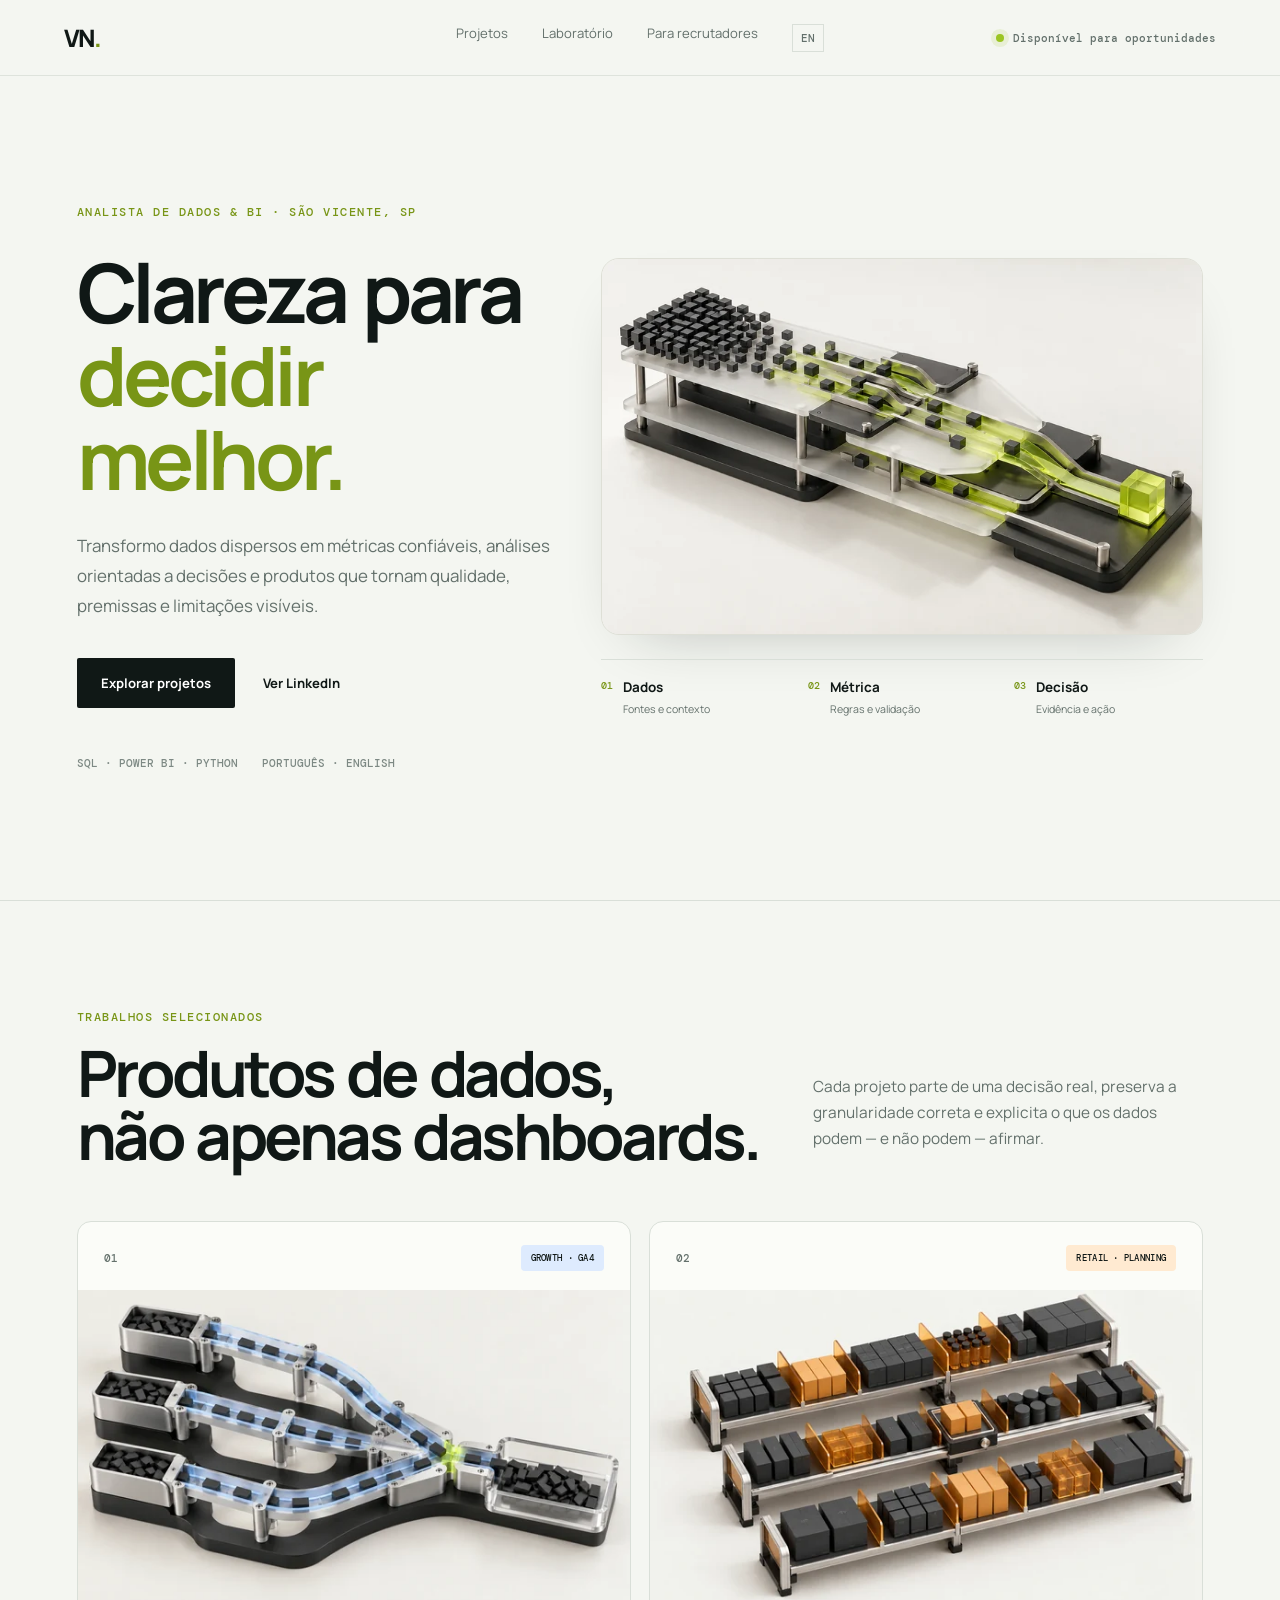
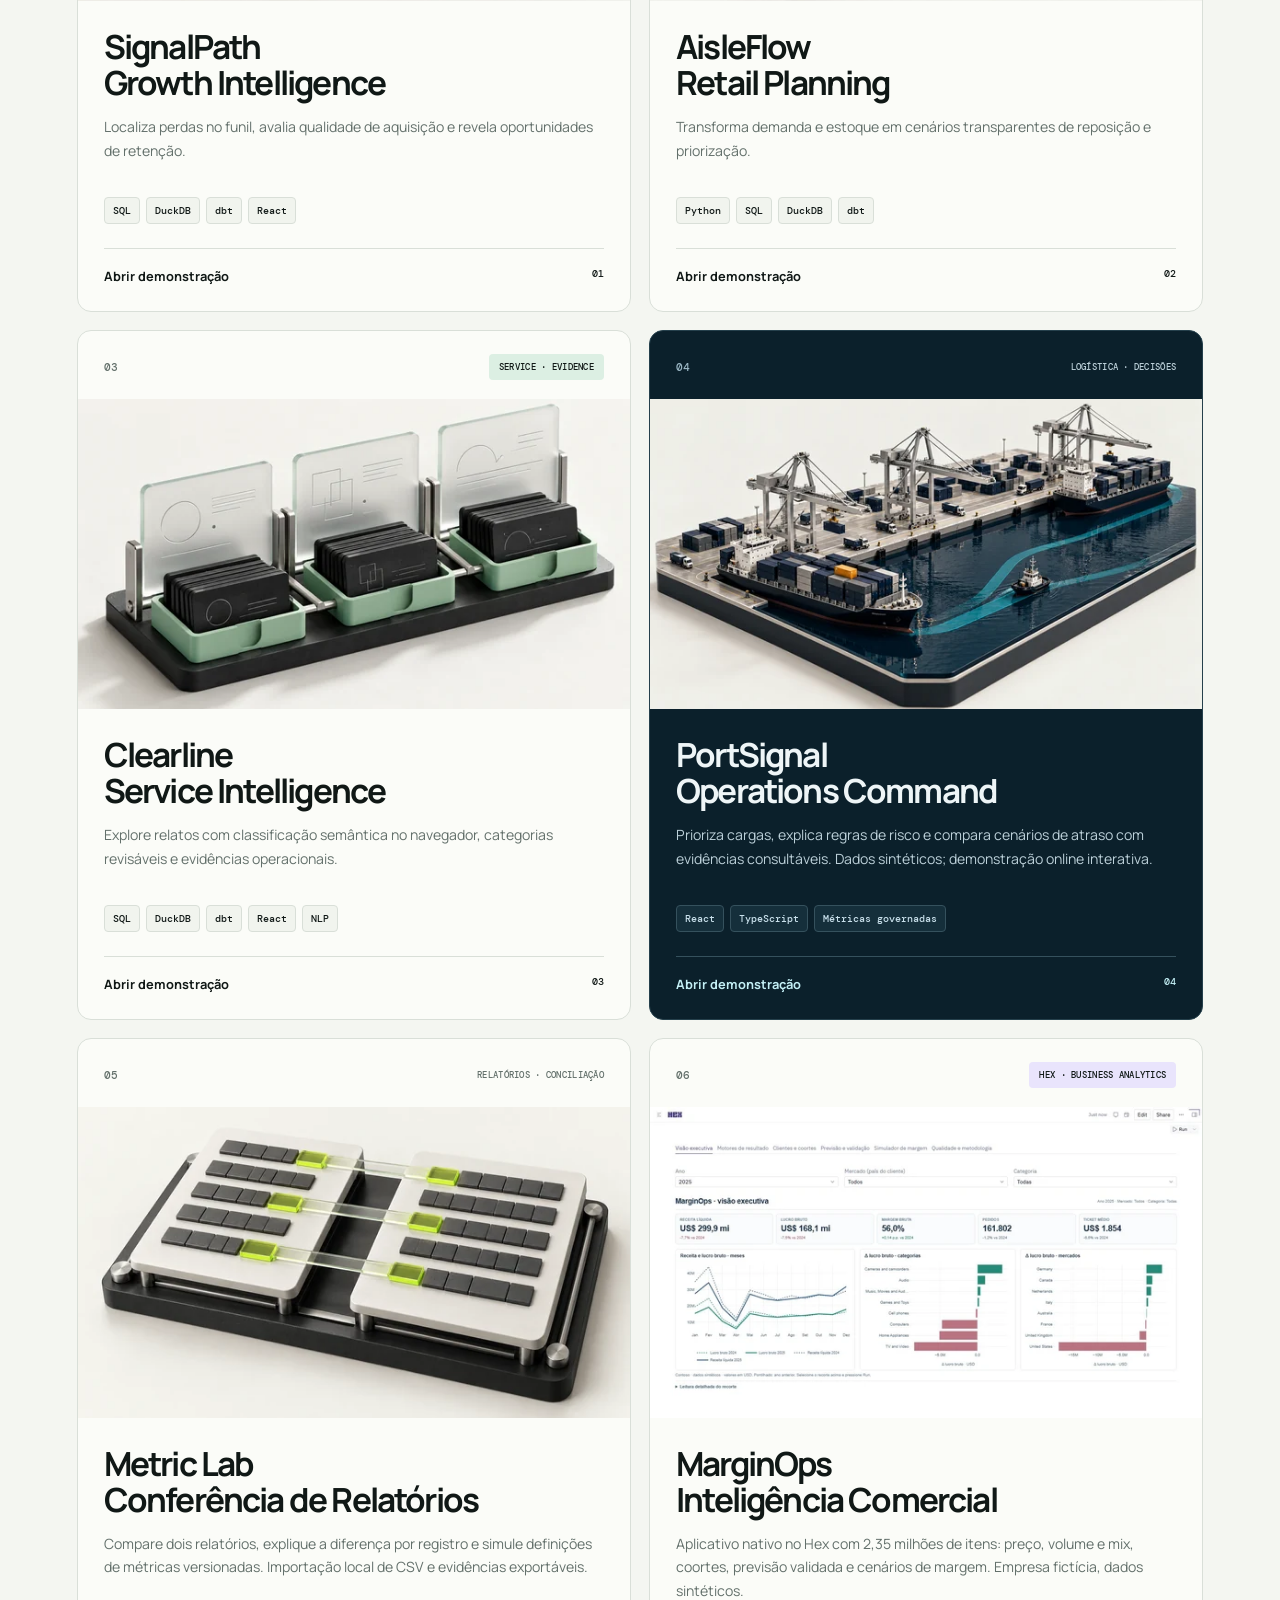
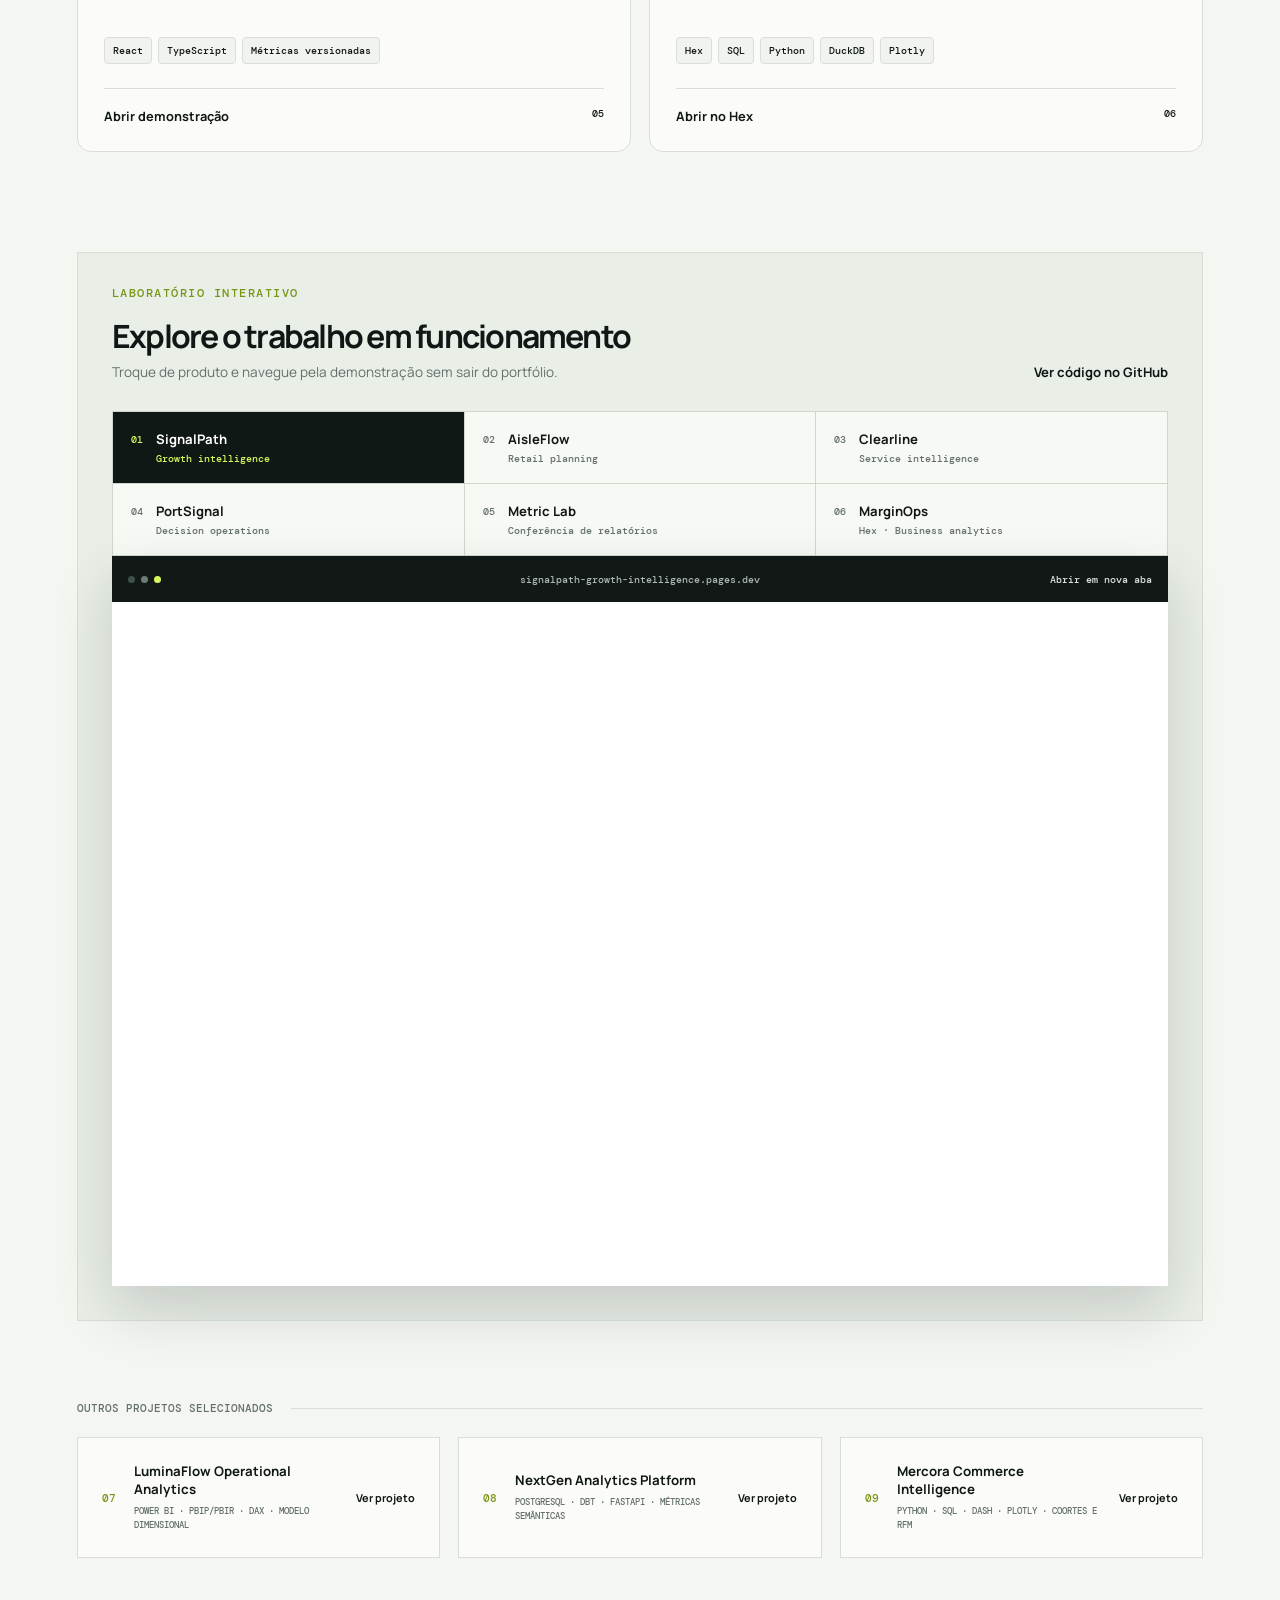
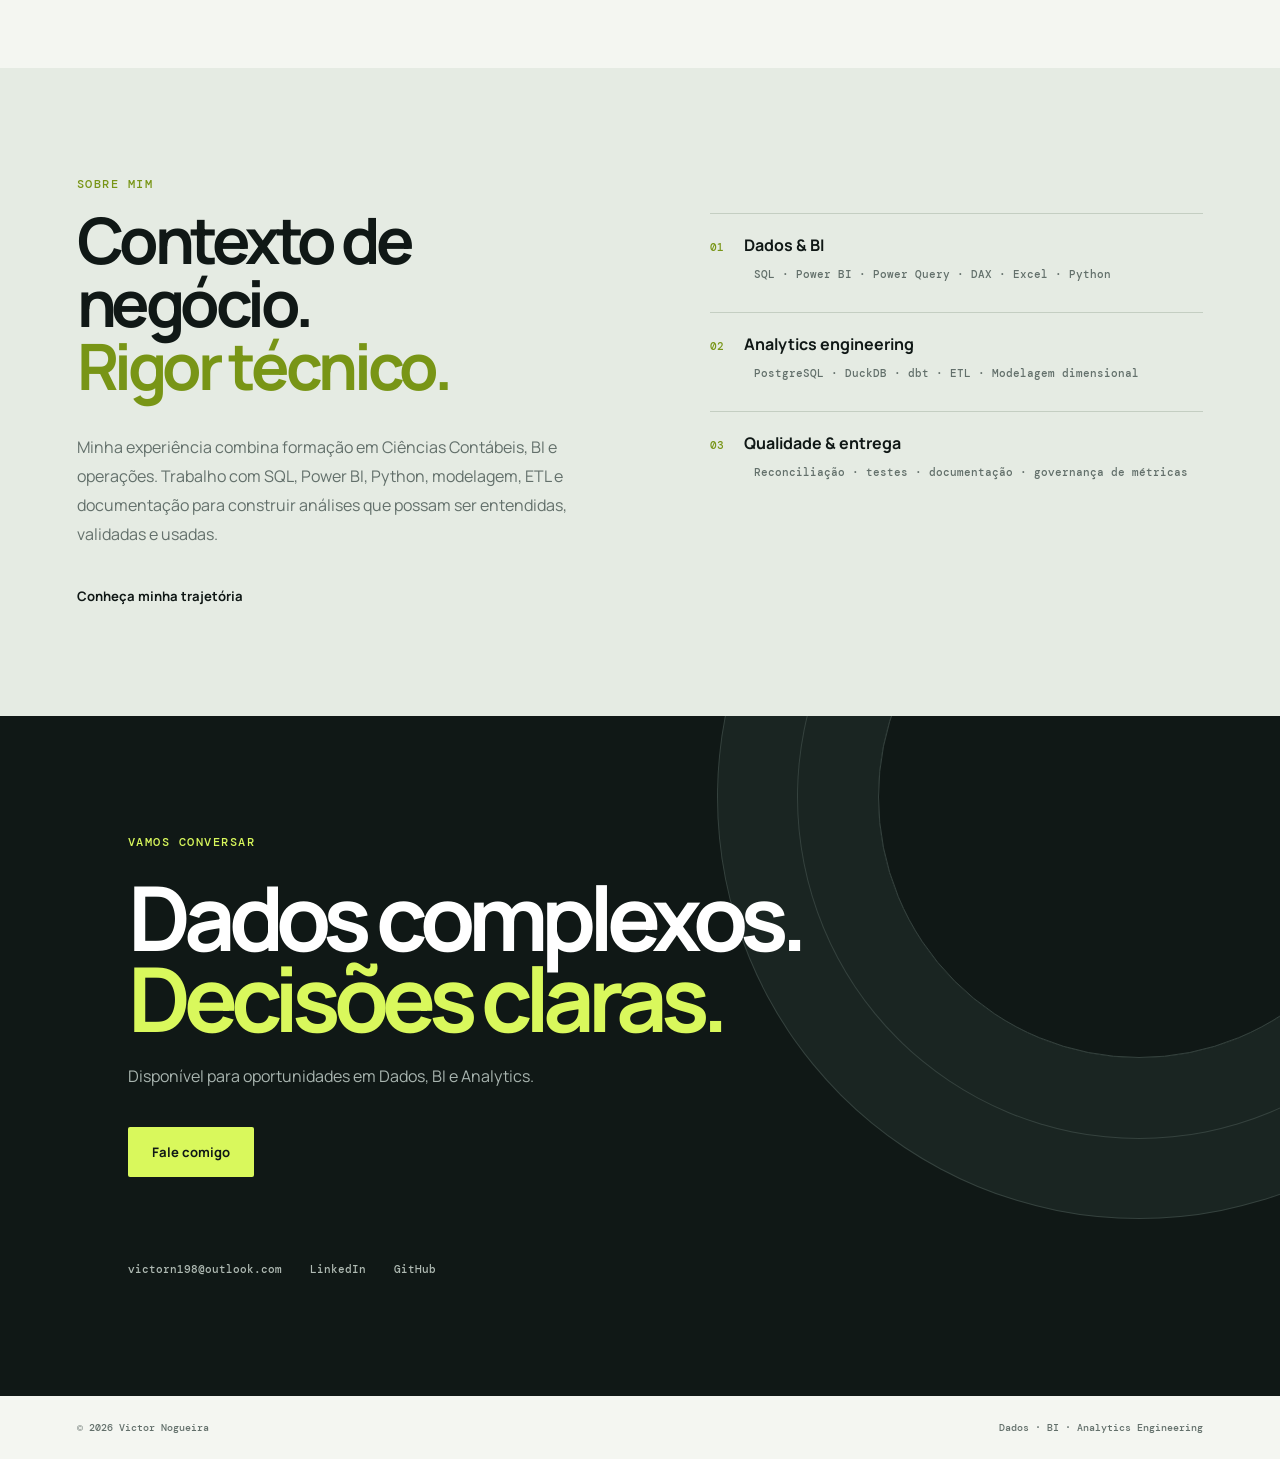
==== commit c8003771: "Update MarginOps preview for compact dashboard layout" ====
--- a/index.html
+++ b/index.html
@@ -22,7 +22,7 @@
         <article class="project-card signal-card reveal"><div class="card-top"><span>01</span><span>GROWTH · GA4</span></div><div class="project-visual project-cover"><img src="assets/editorial-v1/signalpath-1200.webp" srcset="assets/editorial-v1/signalpath-600.webp 600w, assets/editorial-v1/signalpath-1200.webp 1200w" sizes="(max-width: 650px) 88vw, 44vw" width="1200" height="675" alt="Canais de aquisição convergindo em uma trilha de dados organizada" loading="lazy" decoding="async"></div><h3>SignalPath<br>Growth Intelligence</h3><p>Localiza perdas no funil, avalia qualidade de aquisição e revela oportunidades de retenção.</p><div class="stack"><span>SQL</span><span>DuckDB</span><span>dbt</span><span>React</span></div><a href="https://signalpath-growth-intelligence.pages.dev/" class="card-link">Abrir demonstração <span>01</span></a></article>
         <article class="project-card aisle-card reveal"><div class="card-top"><span>02</span><span>RETAIL · PLANNING</span></div><div class="project-visual project-cover"><img src="assets/editorial-v1/aisleflow-1200.webp" srcset="assets/editorial-v1/aisleflow-600.webp 600w, assets/editorial-v1/aisleflow-1200.webp 1200w" sizes="(max-width: 650px) 88vw, 44vw" width="1200" height="675" alt="Miniatura de estoque com unidades e divisórias para reposição" loading="lazy" decoding="async"></div><h3>AisleFlow<br>Retail Planning</h3><p>Transforma demanda e estoque em cenários transparentes de reposição e priorização.</p><div class="stack"><span>Python</span><span>SQL</span><span>DuckDB</span><span>dbt</span></div><a href="https://aisleflow-retail-planning.pages.dev/" class="card-link">Abrir demonstração <span>02</span></a></article>
         <article class="project-card clear-card reveal"><div class="card-top"><span>03</span><span>SERVICE · EVIDENCE</span></div><div class="project-visual project-cover"><img src="assets/editorial-v1/clearline-1200.webp" srcset="assets/editorial-v1/clearline-600.webp 600w, assets/editorial-v1/clearline-1200.webp 1200w" sizes="(max-width: 650px) 88vw, 44vw" width="1200" height="675" alt="Relatos organizados em grupos de evidências" loading="lazy" decoding="async"></div><h3>Clearline<br>Service Intelligence</h3><p>Explore relatos com classificação semântica no navegador, categorias revisáveis e evidências operacionais.</p><div class="stack"><span>SQL</span><span>DuckDB</span><span>dbt</span><span>React</span><span>NLP</span></div><a href="https://clearline-semantic-lab.amateei1957.chatgpt.site/?view=semantic&amp;lang=pt" class="card-link">Abrir demonstração <span>03</span></a></article>
-<article class="project-card portsignal-card reveal"><div class="card-top"><span>04</span><span>LOGÍSTICA · DECISÕES</span></div><div class="project-visual project-cover"><img src="assets/editorial-v1/portsignal-1200.webp" srcset="assets/editorial-v1/portsignal-600.webp 600w, assets/editorial-v1/portsignal-1200.webp 1200w" sizes="(max-width: 650px) 88vw, 44vw" width="1200" height="675" alt="Miniatura de porto com contêineres, embarcações e rotas" loading="lazy" decoding="async"></div><h3>PortSignal<br>Operations Command</h3><p>Prioriza cargas, explica regras de risco e compara cenários de atraso com evidências consultáveis. Dados sintéticos; demonstração online interativa.</p><div class="stack"><span>React</span><span>TypeScript</span><span>Métricas governadas</span></div><a href="https://portsignal-decision-operations.amateei1957.chatgpt.site/" class="card-link">Abrir demonstração <span>04</span></a></article><article class="project-card metriclab-card reveal"><div class="card-top"><span>05</span><span>RELATÓRIOS · CONCILIAÇÃO</span></div><div class="project-visual project-cover"><img src="assets/editorial-v1/metriclab-1200.webp" srcset="assets/editorial-v1/metriclab-600.webp 600w, assets/editorial-v1/metriclab-1200.webp 1200w" sizes="(max-width: 650px) 88vw, 44vw" width="1200" height="675" alt="Dois conjuntos de registros conectados para conciliação" loading="lazy" decoding="async"></div><h3>Metric Lab<br>Conferência de Relatórios</h3><p>Compare dois relatórios, explique a diferença por registro e simule definições de métricas versionadas. Importação local de CSV e evidências exportáveis.</p><div class="stack"><span>React</span><span>TypeScript</span><span>Métricas versionadas</span></div><a href="https://metric-lab-conferencia-relatorios.amateei1957.chatgpt.site/" class="card-link">Abrir demonstração <span>05</span></a></article><article class="project-card marginops-card reveal"><div class="card-top"><span>06</span><span>HEX · BUSINESS ANALYTICS</span></div><div class="project-visual project-cover"><img src="assets/marginops/hex-app-1200.webp?v=20261102-design2" srcset="assets/marginops/hex-app-600.webp?v=20261102-design2 600w, assets/marginops/hex-app-1200.webp?v=20261102-design2 1200w" sizes="(max-width: 650px) 88vw, 44vw" width="1200" height="675" alt="Aplicativo MarginOps real em funcionamento no Hex" loading="lazy" decoding="async"></div><h3>MarginOps<br>Inteligência Comercial</h3><p>Aplicativo nativo no Hex com 2,35 milhões de itens: preço, volume e mix, coortes, previsão validada e cenários de margem. Empresa fictícia, dados sintéticos.</p><div class="stack"><span>Hex</span><span>SQL</span><span>Python</span><span>DuckDB</span><span>Plotly</span></div><a href="https://app.hex.tech/019fb7c2-0139-75db-a781-a6d19adf4a2e/app/034qivrUc5i5OGHBvR7b6o/latest" class="card-link">Abrir no Hex <span>06</span></a></article>
+<article class="project-card portsignal-card reveal"><div class="card-top"><span>04</span><span>LOGÍSTICA · DECISÕES</span></div><div class="project-visual project-cover"><img src="assets/editorial-v1/portsignal-1200.webp" srcset="assets/editorial-v1/portsignal-600.webp 600w, assets/editorial-v1/portsignal-1200.webp 1200w" sizes="(max-width: 650px) 88vw, 44vw" width="1200" height="675" alt="Miniatura de porto com contêineres, embarcações e rotas" loading="lazy" decoding="async"></div><h3>PortSignal<br>Operations Command</h3><p>Prioriza cargas, explica regras de risco e compara cenários de atraso com evidências consultáveis. Dados sintéticos; demonstração online interativa.</p><div class="stack"><span>React</span><span>TypeScript</span><span>Métricas governadas</span></div><a href="https://portsignal-decision-operations.amateei1957.chatgpt.site/" class="card-link">Abrir demonstração <span>04</span></a></article><article class="project-card metriclab-card reveal"><div class="card-top"><span>05</span><span>RELATÓRIOS · CONCILIAÇÃO</span></div><div class="project-visual project-cover"><img src="assets/editorial-v1/metriclab-1200.webp" srcset="assets/editorial-v1/metriclab-600.webp 600w, assets/editorial-v1/metriclab-1200.webp 1200w" sizes="(max-width: 650px) 88vw, 44vw" width="1200" height="675" alt="Dois conjuntos de registros conectados para conciliação" loading="lazy" decoding="async"></div><h3>Metric Lab<br>Conferência de Relatórios</h3><p>Compare dois relatórios, explique a diferença por registro e simule definições de métricas versionadas. Importação local de CSV e evidências exportáveis.</p><div class="stack"><span>React</span><span>TypeScript</span><span>Métricas versionadas</span></div><a href="https://metric-lab-conferencia-relatorios.amateei1957.chatgpt.site/" class="card-link">Abrir demonstração <span>05</span></a></article><article class="project-card marginops-card reveal"><div class="card-top"><span>06</span><span>HEX · BUSINESS ANALYTICS</span></div><div class="project-visual project-cover"><img src="assets/marginops/hex-app-1200.webp?v=20261103-compact" srcset="assets/marginops/hex-app-600.webp?v=20261103-compact 600w, assets/marginops/hex-app-1200.webp?v=20261103-compact 1200w" sizes="(max-width: 650px) 88vw, 44vw" width="1200" height="675" alt="Aplicativo MarginOps real em funcionamento no Hex" loading="lazy" decoding="async"></div><h3>MarginOps<br>Inteligência Comercial</h3><p>Aplicativo nativo no Hex com 2,35 milhões de itens: preço, volume e mix, coortes, previsão validada e cenários de margem. Empresa fictícia, dados sintéticos.</p><div class="stack"><span>Hex</span><span>SQL</span><span>Python</span><span>DuckDB</span><span>Plotly</span></div><a href="https://app.hex.tech/019fb7c2-0139-75db-a781-a6d19adf4a2e/app/034qivrUc5i5OGHBvR7b6o/latest" class="card-link">Abrir no Hex <span>06</span></a></article>
       </div>
       <div id="laboratorio" class="demo-wrap reveal"><div class="demo-head"><div><div class="eyebrow">LABORATÓRIO INTERATIVO</div><h3>Explore o trabalho em funcionamento</h3><p>Troque de produto e navegue pela demonstração sem sair do portfólio.</p></div><a class="text-link" href="https://github.com/victorn198">Ver código no GitHub</a></div><div class="demo-tabs" role="tablist" aria-label="Escolha uma demonstração"><button id="demo-tab-signalpath" data-product="signalpath" aria-controls="demo-panel" tabindex="0" class="active" role="tab" aria-selected="true" data-dashboard="https://signalpath-growth-intelligence.pages.dev/" data-title="Demonstração do SignalPath Growth Intelligence"><span>01</span><strong>SignalPath</strong><small>Growth intelligence</small></button><button id="demo-tab-aisleflow" data-product="aisleflow" aria-controls="demo-panel" tabindex="-1" role="tab" aria-selected="false" data-dashboard="https://aisleflow-retail-planning.pages.dev/" data-title="Demonstração do AisleFlow Retail Planning"><span>02</span><strong>AisleFlow</strong><small>Retail planning</small></button><button id="demo-tab-clearline" data-product="clearline" aria-controls="demo-panel" tabindex="-1" role="tab" aria-selected="false" data-dashboard="https://clearline-semantic-lab.amateei1957.chatgpt.site/?view=semantic&amp;lang=pt" data-title="Demonstração do Clearline Service Intelligence"><span>03</span><strong>Clearline</strong><small>Service intelligence</small></button><button id="demo-tab-portsignal" data-product="portsignal" aria-controls="demo-panel" tabindex="-1" role="tab" aria-selected="false" data-dashboard="https://portsignal-decision-operations.amateei1957.chatgpt.site/" data-title="Demonstração interativa de logística PortSignal"><span>04</span><strong>PortSignal</strong><small>Decision operations</small></button><button id="demo-tab-metriclab" data-product="metriclab" aria-controls="demo-panel" tabindex="-1" role="tab" aria-selected="false" data-dashboard="https://metric-lab-conferencia-relatorios.amateei1957.chatgpt.site/" data-title="Demonstração de conferência de relatórios Metric Lab"><span>05</span><strong>Metric Lab</strong><small>Conferência de relatórios</small></button><button id="demo-tab-marginops" data-product="marginops" aria-controls="demo-panel" tabindex="-1" role="tab" aria-selected="false" data-dashboard="https://app.hex.tech/019fb7c2-0139-75db-a781-a6d19adf4a2e/app/034qivrUc5i5OGHBvR7b6o/latest?embedded=true" data-open="https://app.hex.tech/019fb7c2-0139-75db-a781-a6d19adf4a2e/app/034qivrUc5i5OGHBvR7b6o/latest" data-title="Análise empresarial MarginOps no Hex"><span>06</span><strong>MarginOps</strong><small>Hex · Business analytics</small></button></div><div class="demo-browser" id="demo-panel" role="tabpanel" aria-labelledby="demo-tab-signalpath"><div class="browser-chrome"><div class="browser-dots"><i></i><i></i><i></i></div><span id="browser-label">signalpath-growth-intelligence.pages.dev</span><a id="open-dashboard" href="https://signalpath-growth-intelligence.pages.dev/" target="_blank" rel="noreferrer">Abrir em nova aba</a></div><div class="frame-loader" aria-hidden="true"><span></span></div><iframe id="dashboard-frame" referrerpolicy="strict-origin-when-cross-origin" title="Demonstração do SignalPath Growth Intelligence" src="https://signalpath-growth-intelligence.pages.dev/" loading="lazy"></iframe></div></div>
       <div class="older-head"><span>OUTROS PROJETOS SELECIONADOS</span><span></span></div><div class="projects secondary"><a class="mini-card reveal" href="https://github.com/victorn198/luminaflow-operational-analytics"><span>07</span><span><strong>LuminaFlow Operational Analytics</strong><small>POWER BI · PBIP/PBIR · DAX · MODELO DIMENSIONAL</small></span><b>Ver projeto</b></a><a class="mini-card reveal" href="https://github.com/victorn198/nextgen-analytics-platform"><span>08</span><span><strong>NextGen Analytics Platform</strong><small>POSTGRESQL · DBT · FASTAPI · MÉTRICAS SEMÂNTICAS</small></span><b>Ver projeto</b></a><a class="mini-card reveal" href="https://github.com/victorn198/mercora-commerce-intelligence"><span>09</span><span><strong>Mercora Commerce Intelligence</strong><small>PYTHON · SQL · DASH · PLOTLY · COORTES E RFM</small></span><b>Ver projeto</b></a></div>
